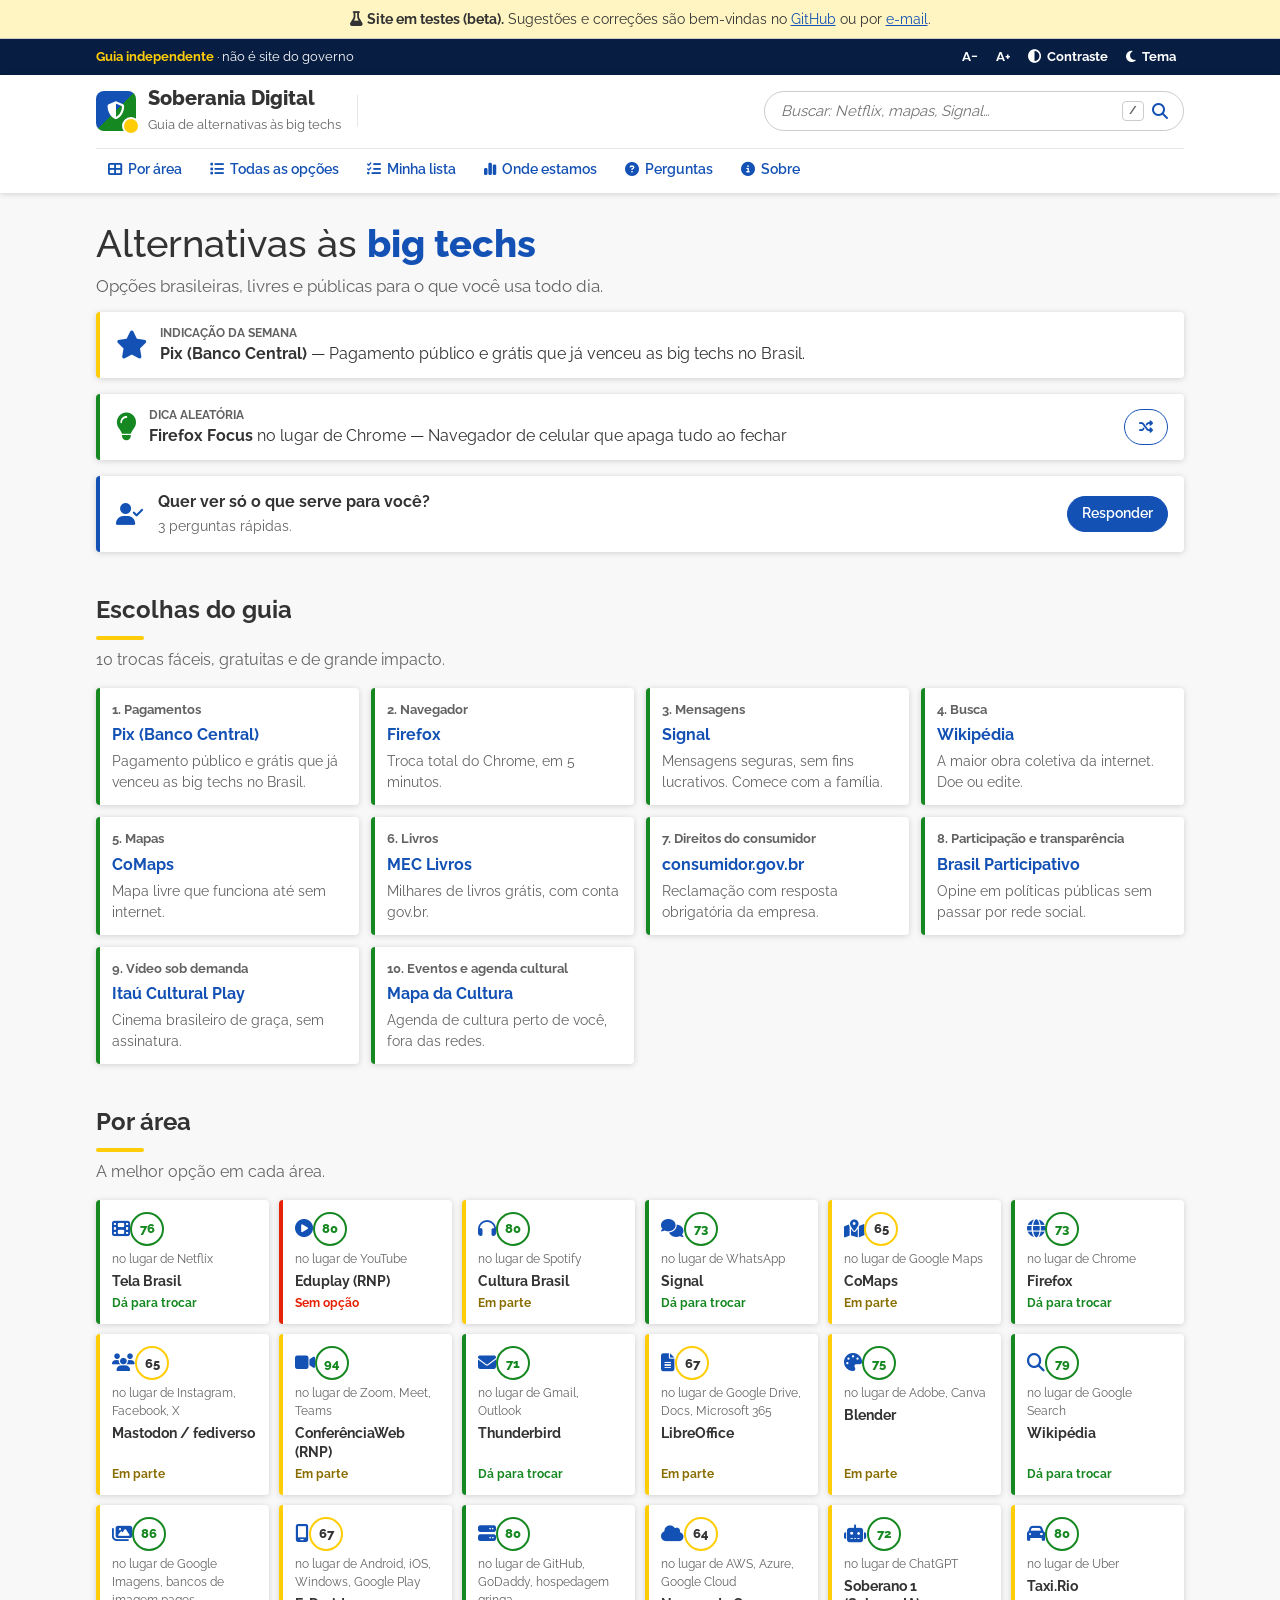
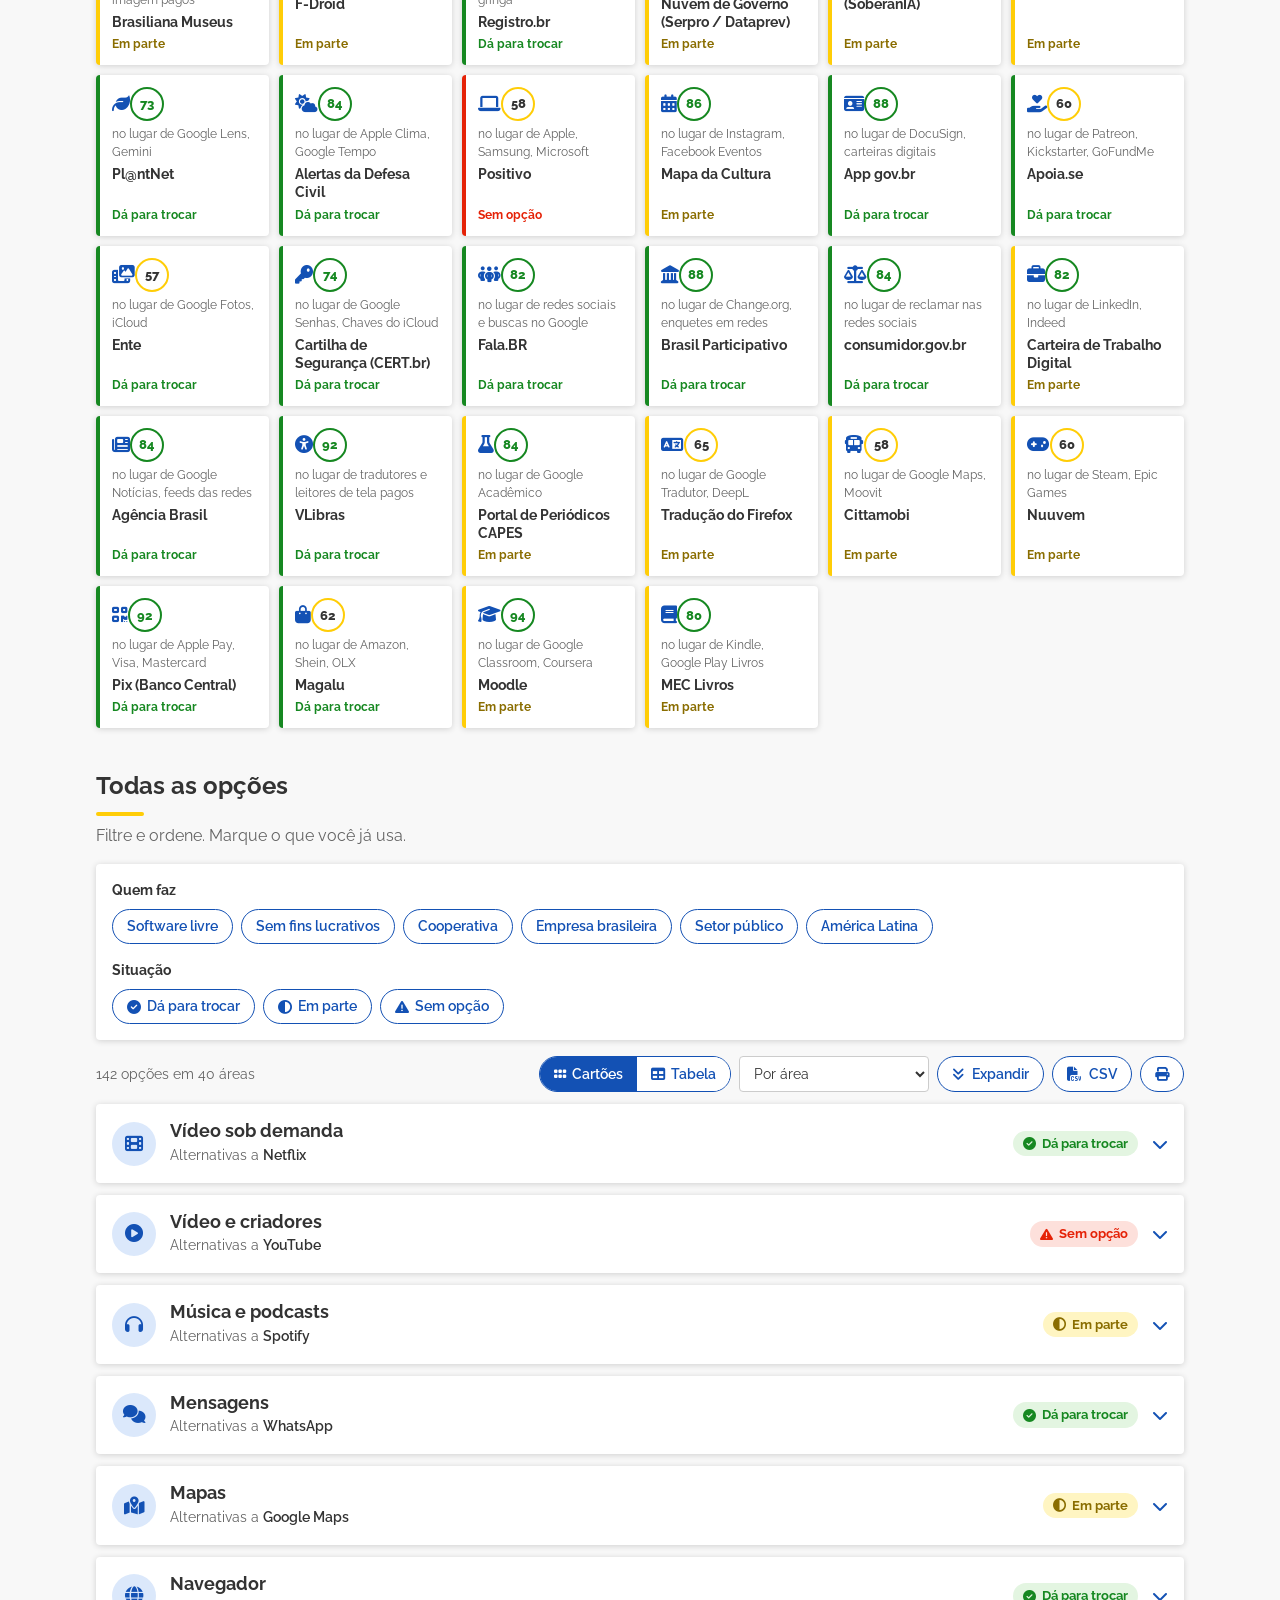
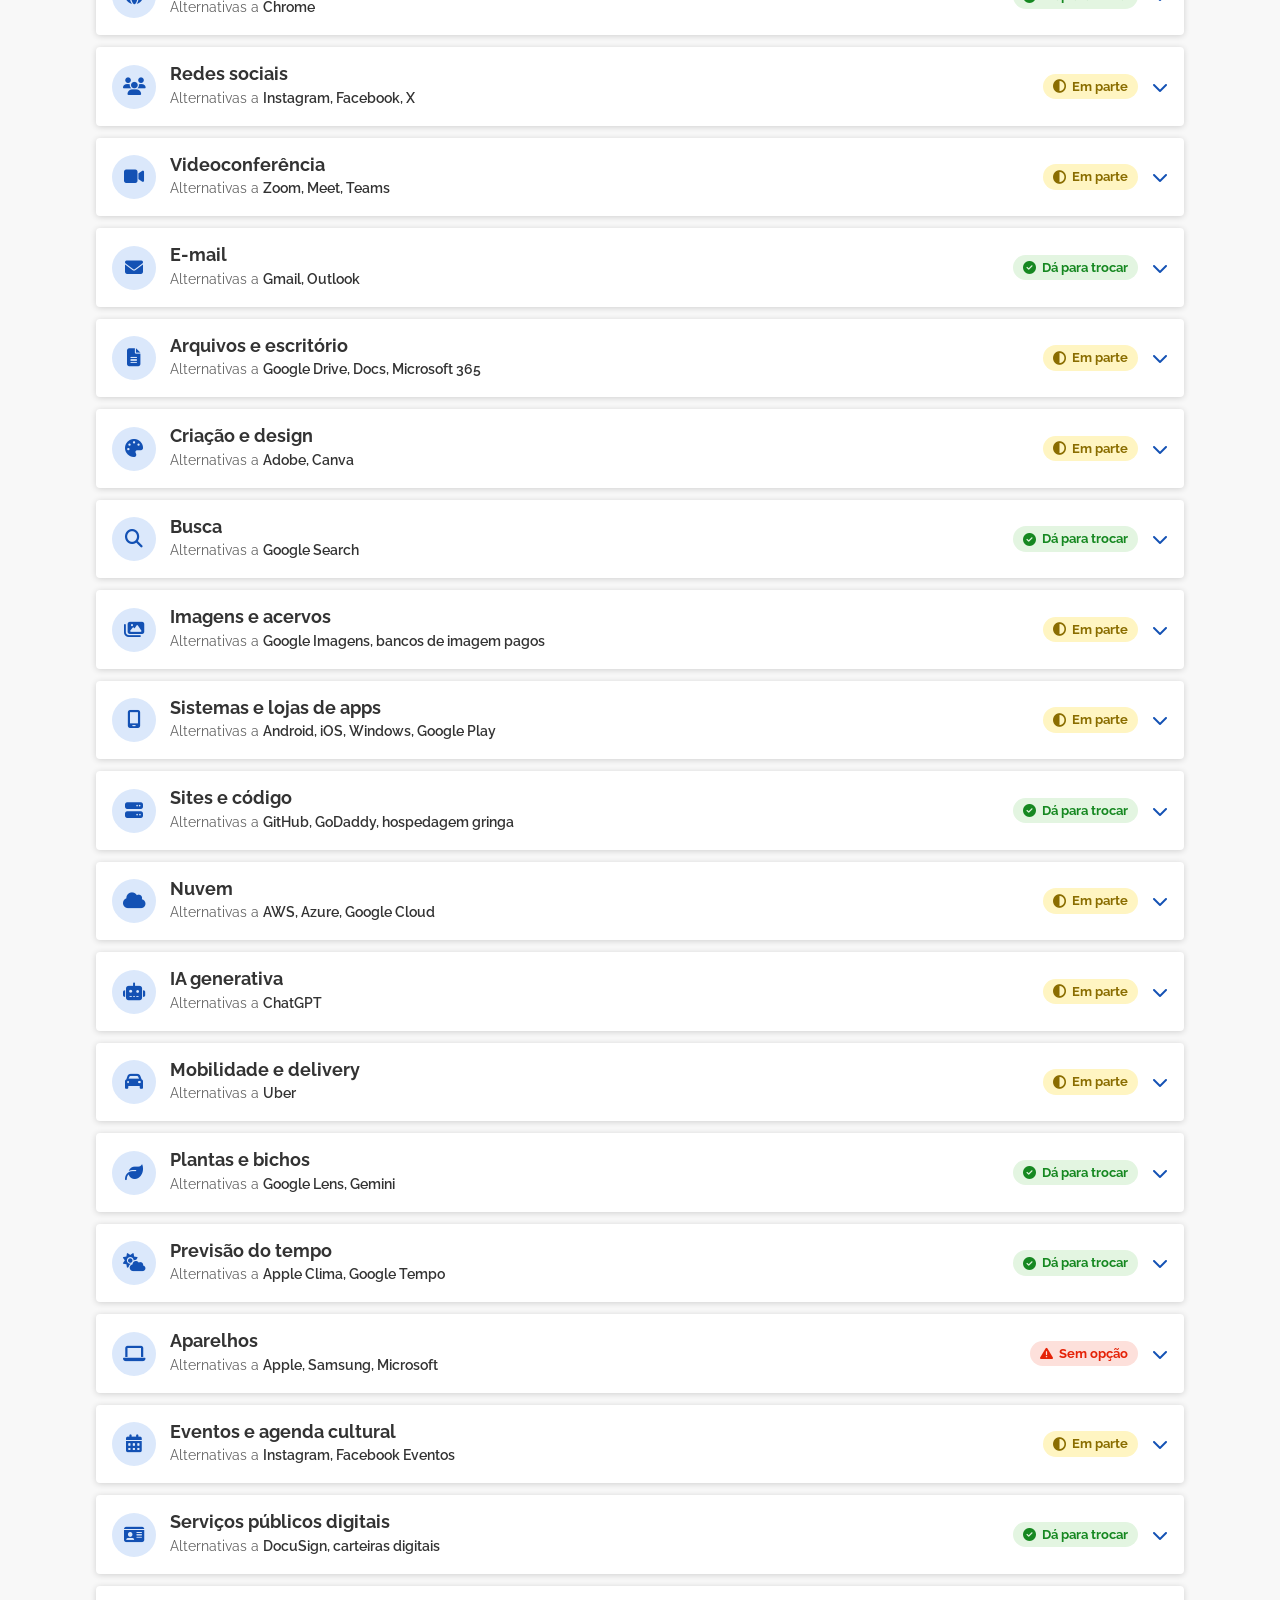
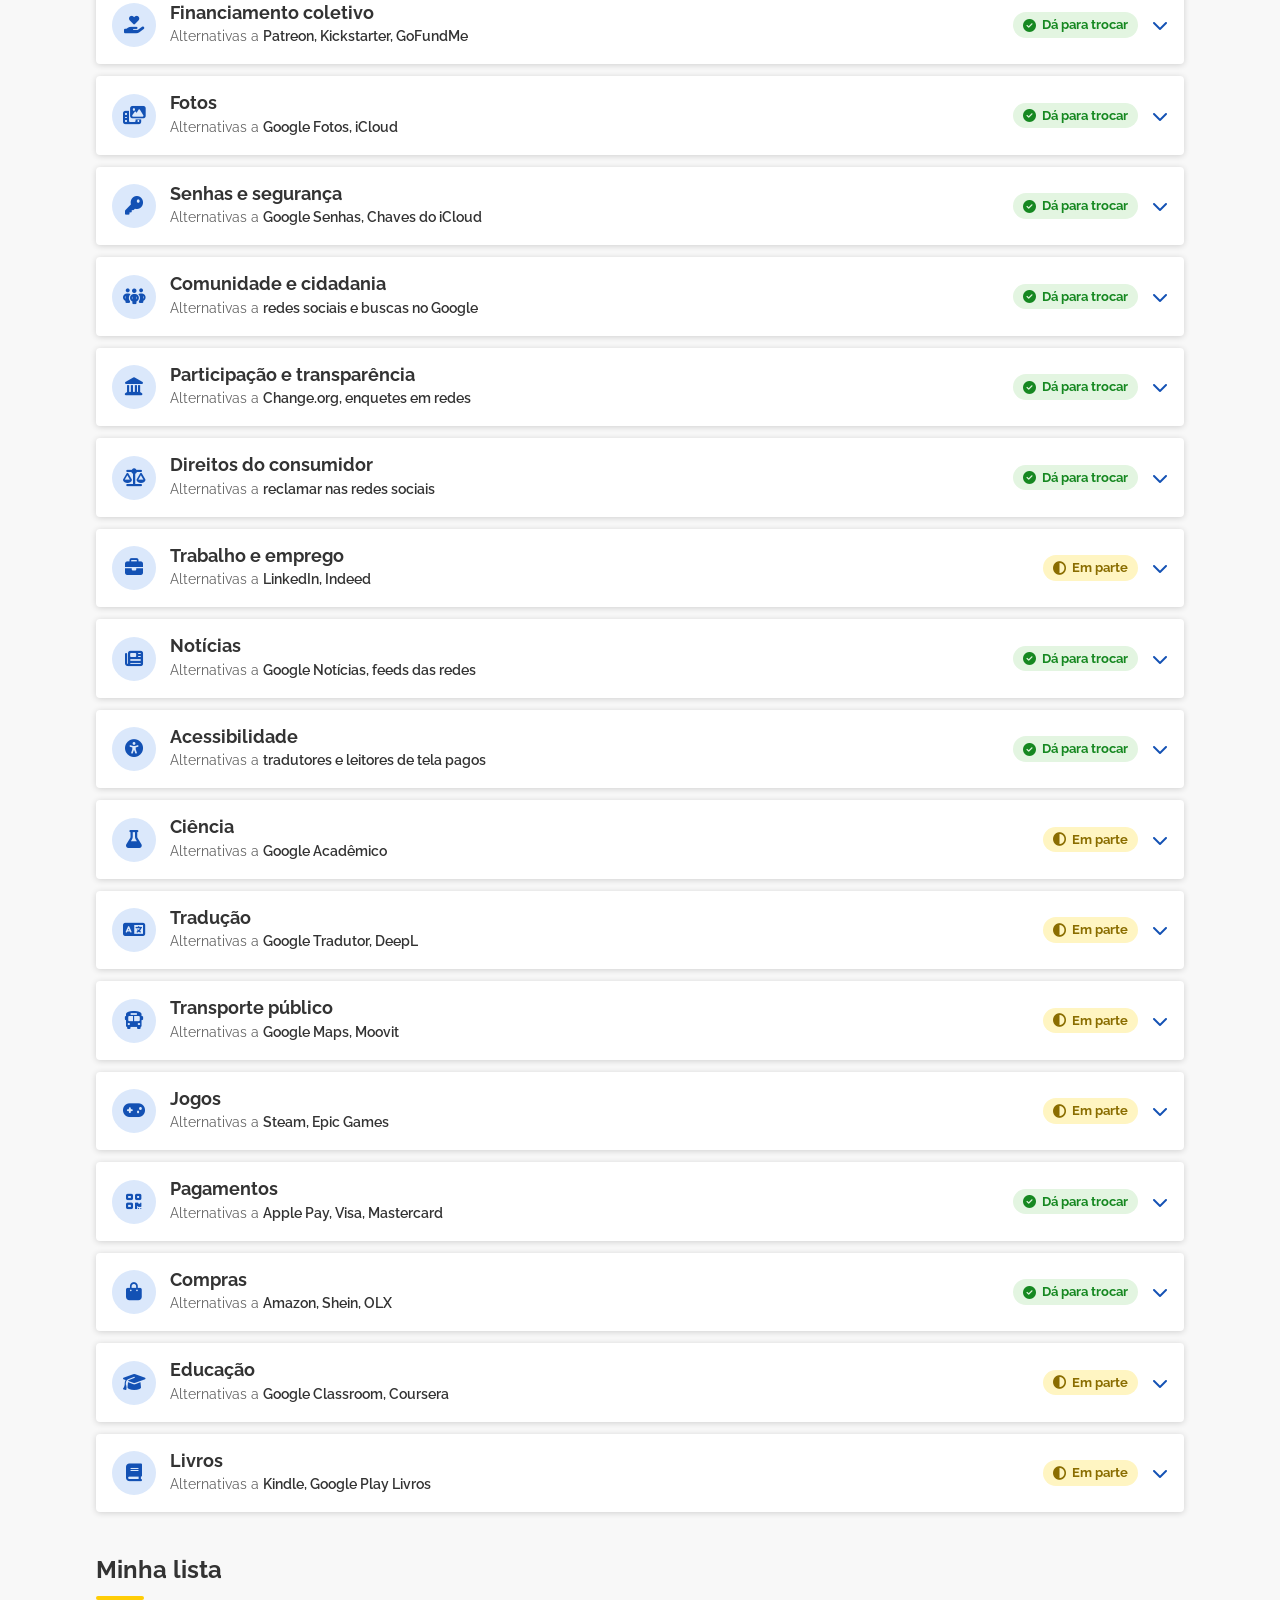
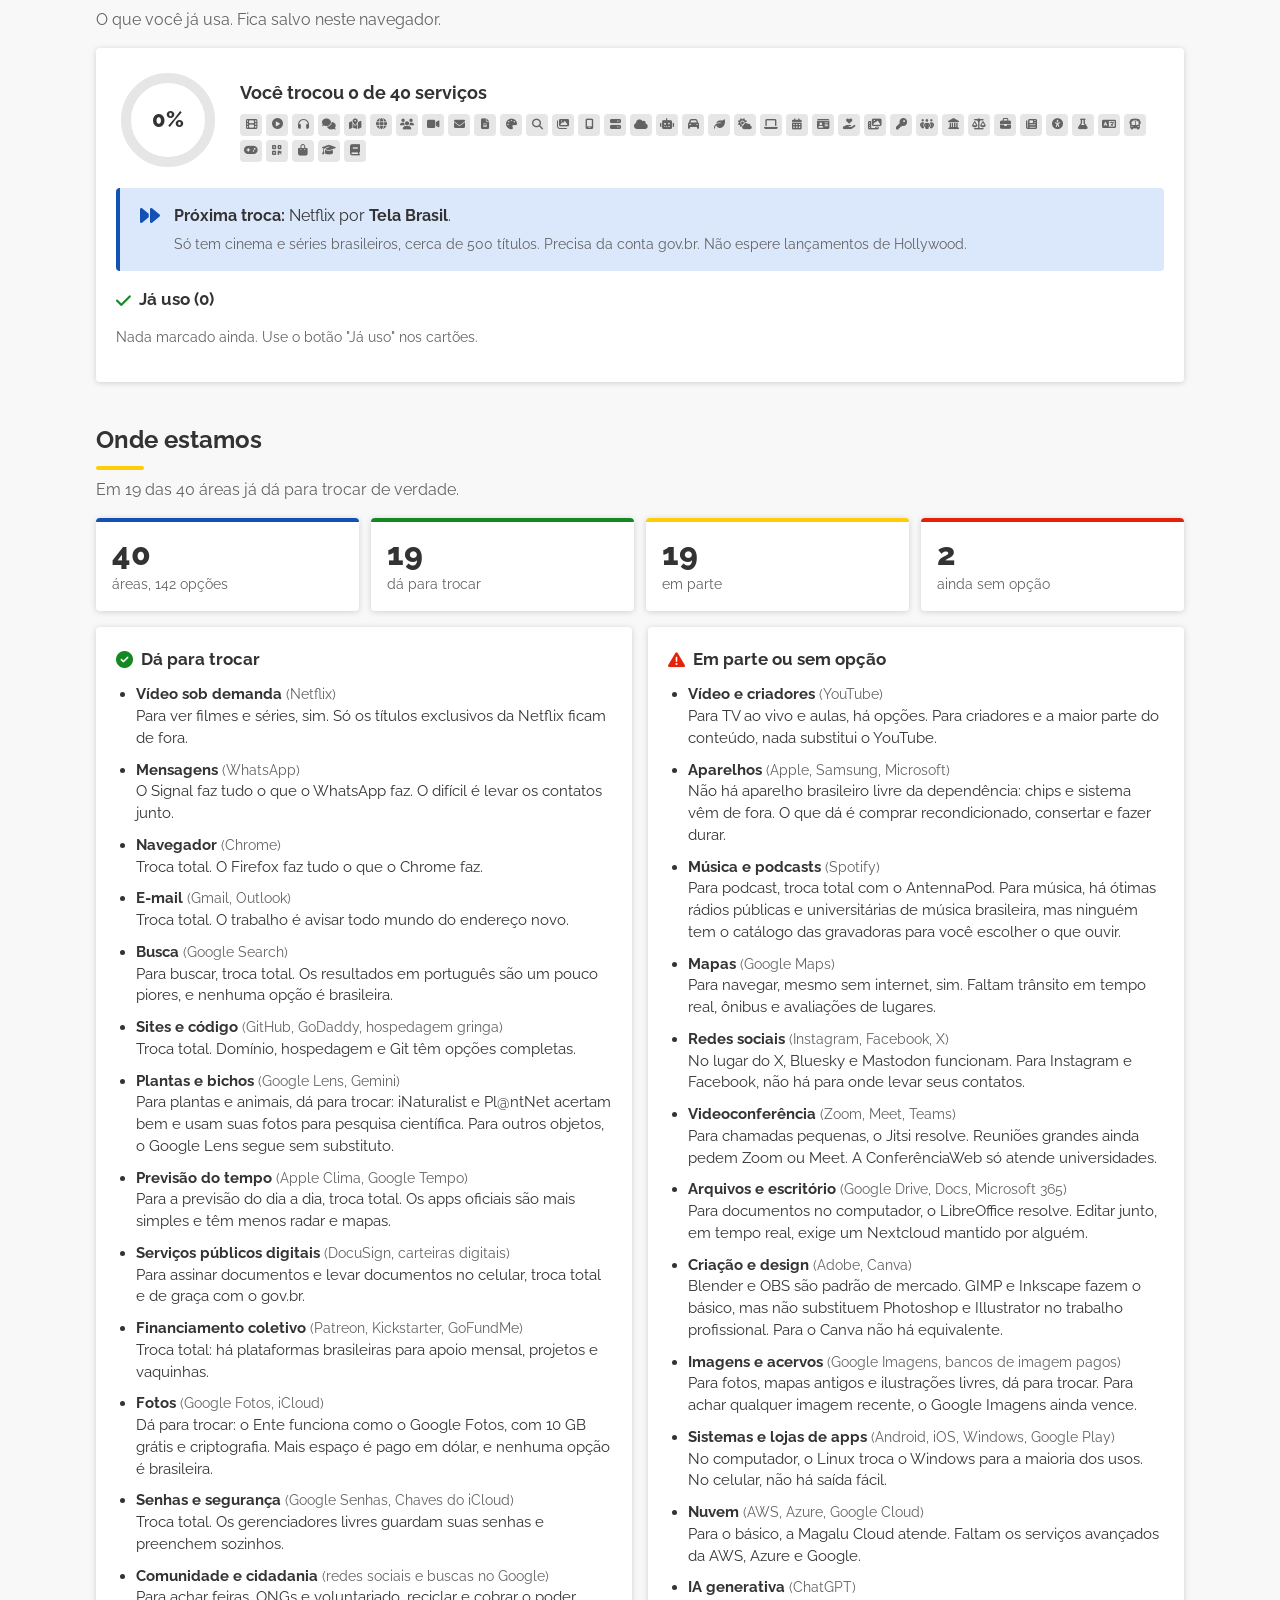
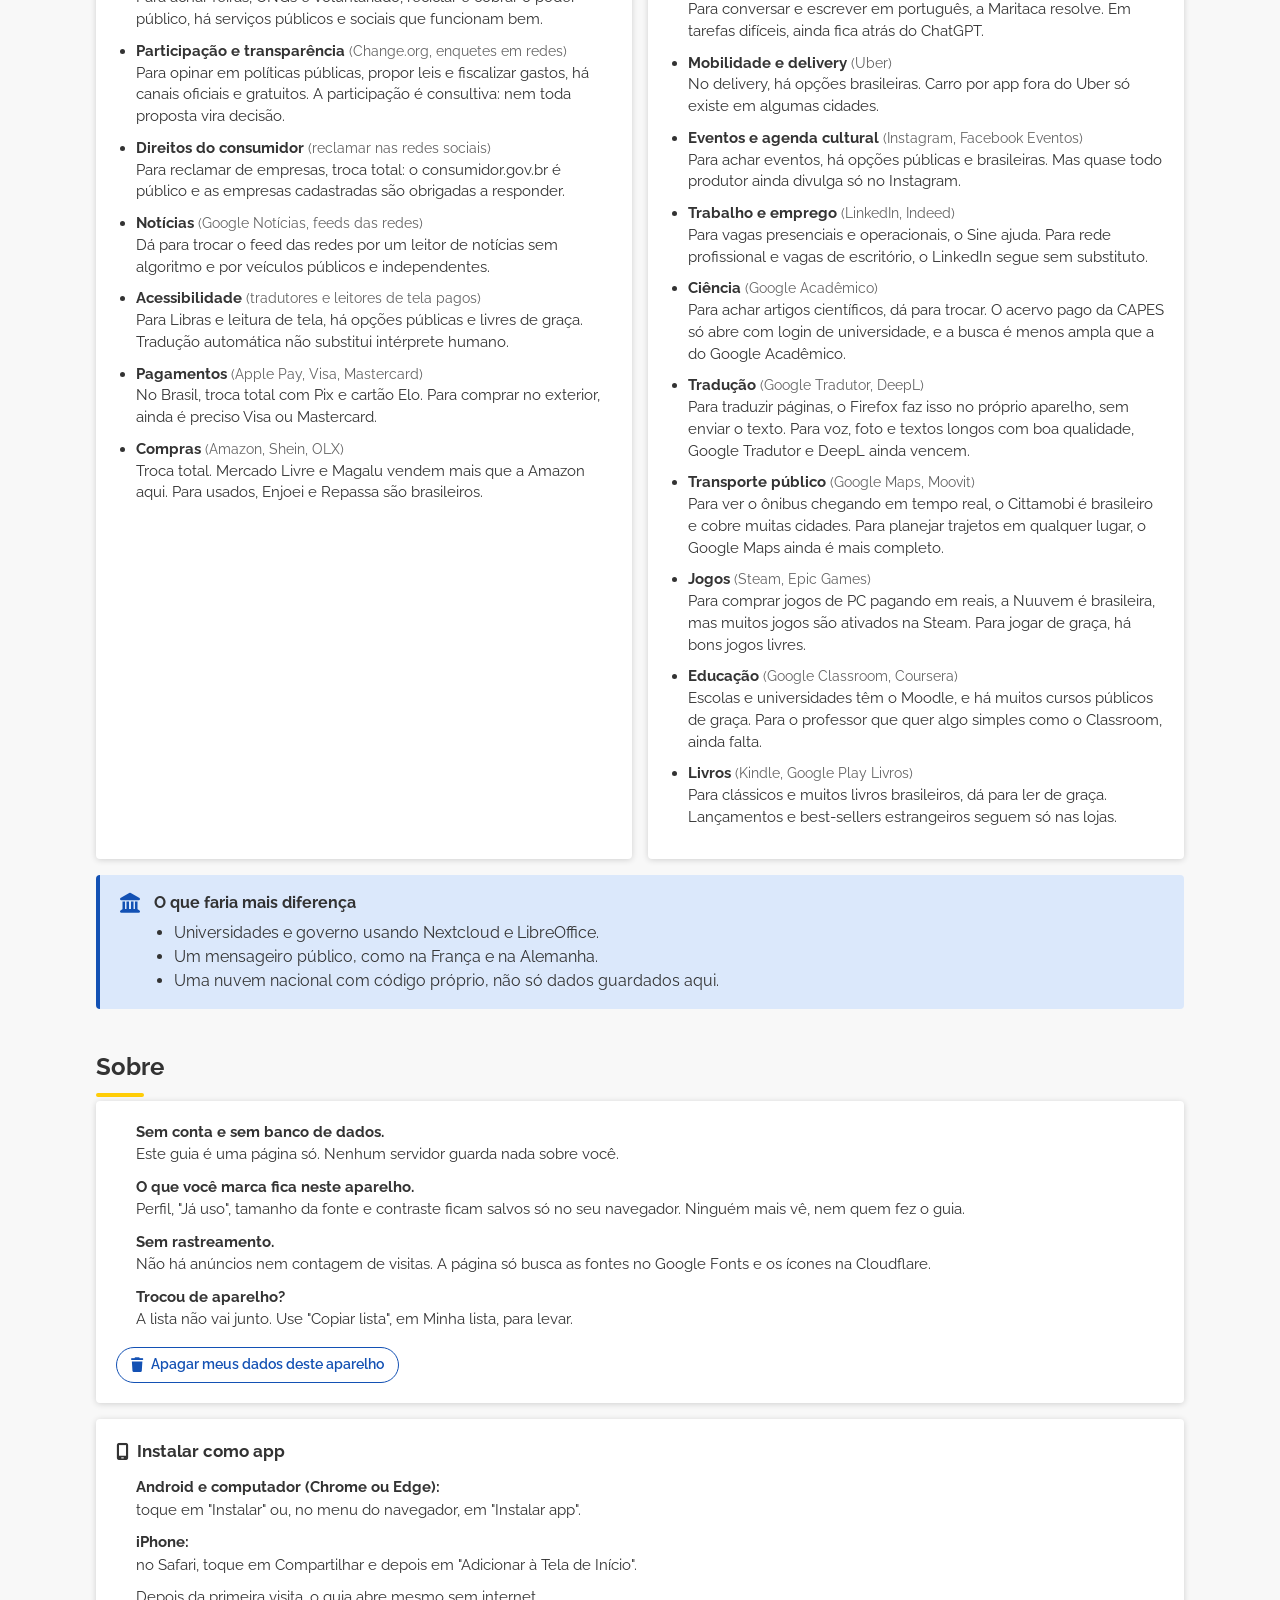
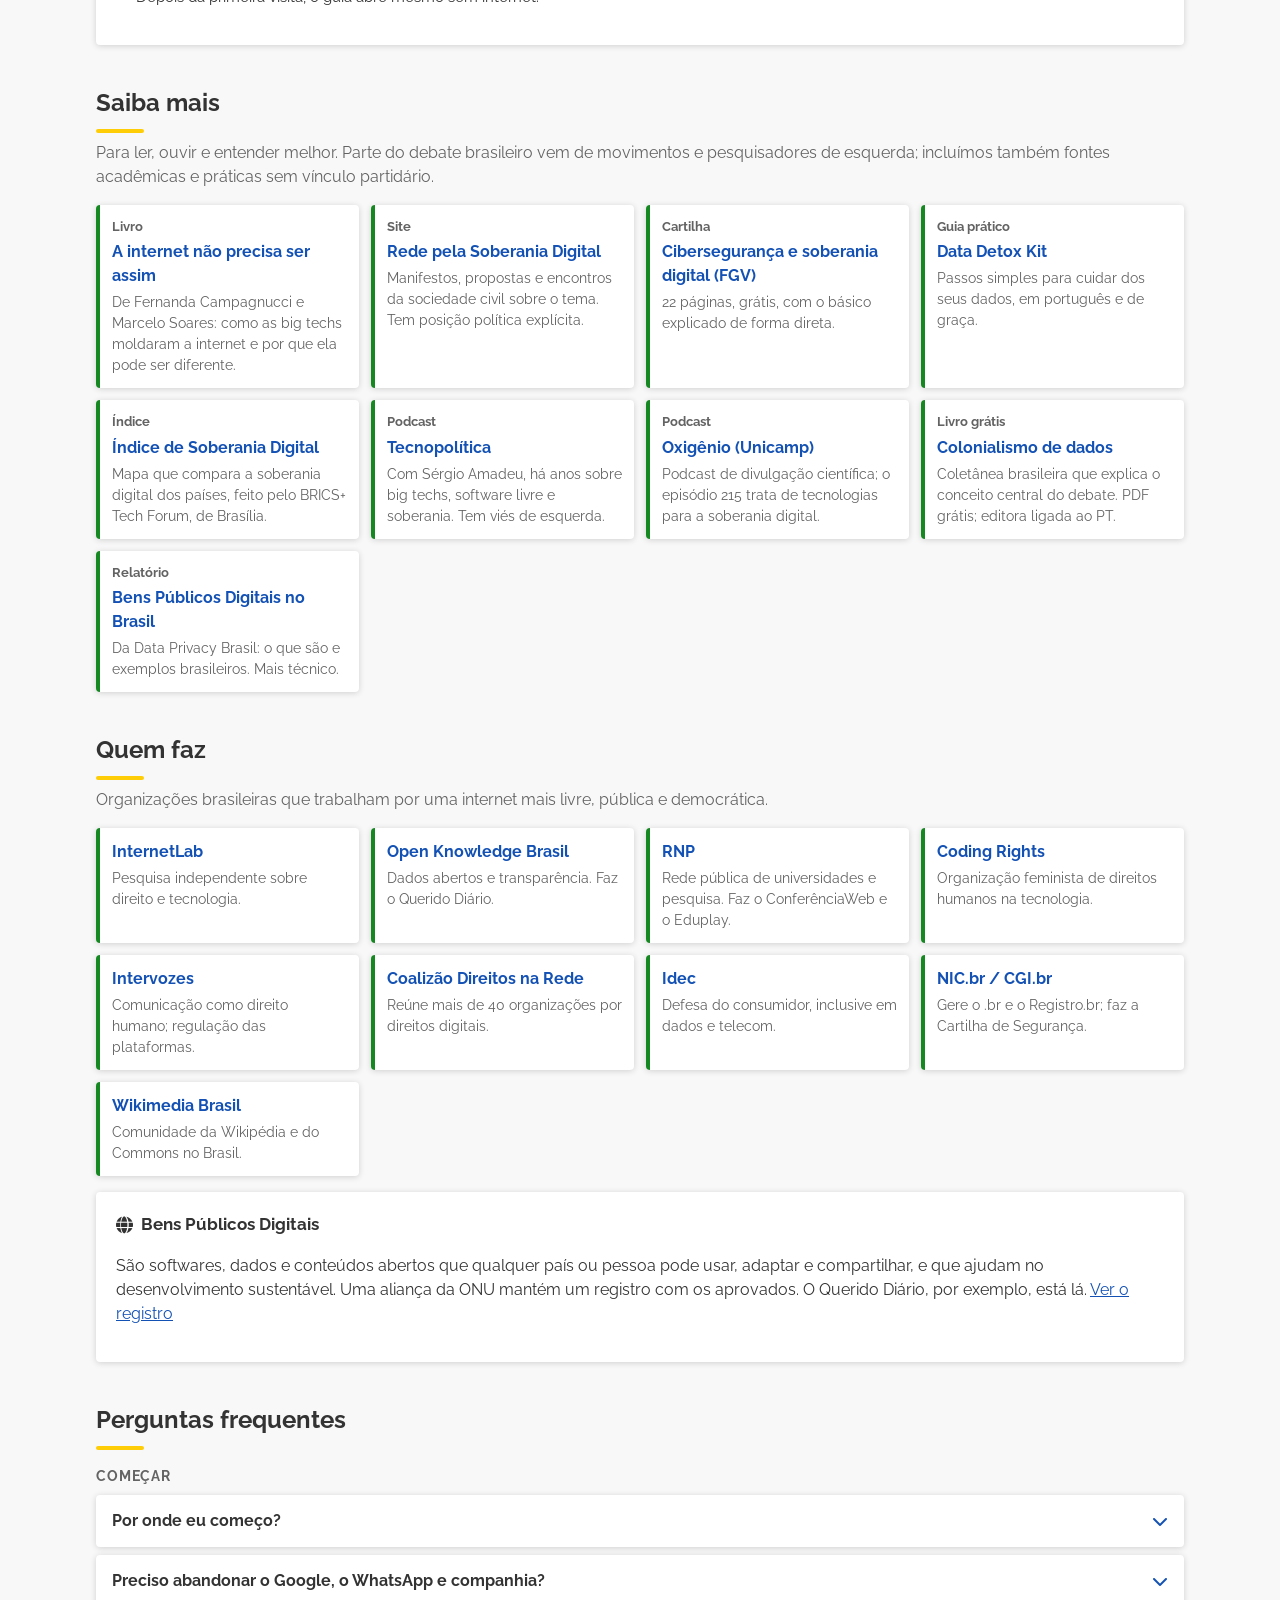
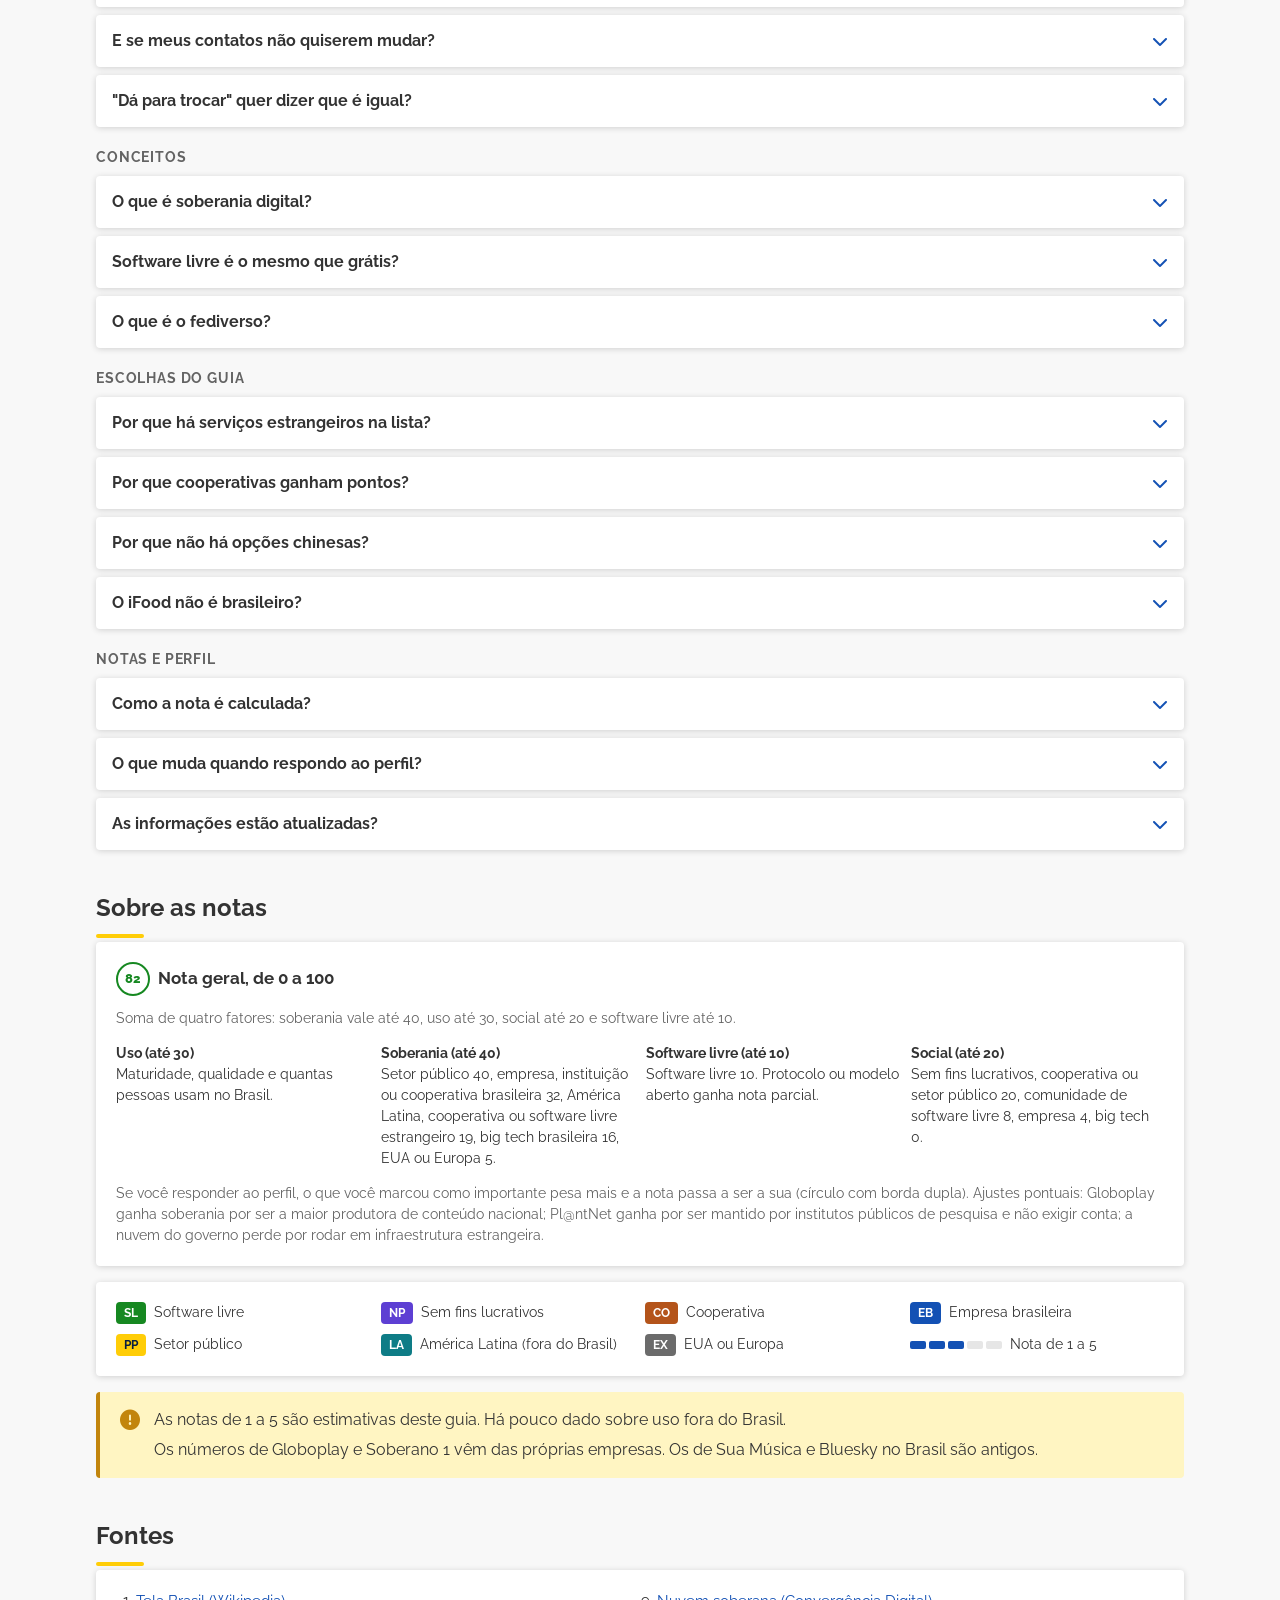
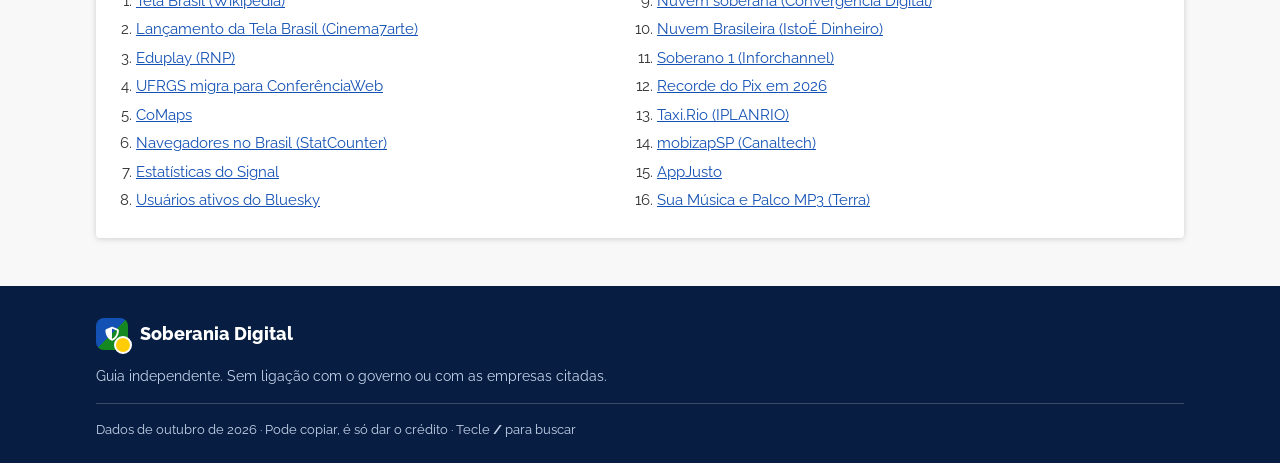
==== index.html @ e669c0ab "Reorganizando repositório + banner" ====
<!doctype html>
<html lang="pt-BR">
<head>
<meta charset="utf-8">
<meta name="viewport" content="width=device-width, initial-scale=1">
<title>Soberania Digital</title>
<meta name="description" content="Guia de alternativas nacionais, livres e públicas aos serviços das big techs.">
<meta name="theme-color" content="#071D41">
<link rel="manifest" href="manifest.webmanifest">
<link rel="icon" type="image/png" href="icon-192.png">
<link rel="apple-touch-icon" href="icon-192.png">
<link rel="stylesheet" href="fonts/raleway.css">
<link rel="stylesheet" href="fa/css/all.min.css">
<style>
:root{
  --primary:#1351B4; --primary-dark:#0C326F; --primary-darker:#071D41; --primary-light:#DBE8FB; --on-primary:#fff;
  --yellow:#FFCD07; --green:#168821; --green-light:#E3F5E1; --red:#E52207; --red-light:#FDE0DB;
  --warn-bg:#FFF5C2; --warn-text:#8A6D00; --violet:#5D3FD3;
  --bg:#F8F8F8; --surface:#FFFFFF; --text:#333333; --muted:#636363; --border:#CCCCCC; --line:#E6E6E6;
  --shadow:0 1px 6px rgba(0,0,0,.16);
}
@media (prefers-color-scheme: dark){
  :root:not([data-theme="light"]){
    --primary:#5992ED; --primary-dark:#C5D4EB; --primary-darker:#071D41; --primary-light:#1B2A47; --on-primary:#fff;
    --green:#36A191; --green-light:#16302A; --red:#FF8D7B; --red-light:#3A1F1A; --warn-bg:#3A3210; --warn-text:#FFCD07; --violet:#A99BF0;
    --bg:#0F1724; --surface:#17223A; --text:#E8EDF5; --muted:#A9B4C7; --border:#3A4A66; --line:#26344F;
    --shadow:0 1px 6px rgba(0,0,0,.5);
  }
}
:root[data-theme="dark"]{
  --primary:#5992ED; --primary-dark:#C5D4EB; --primary-darker:#071D41; --primary-light:#1B2A47; --on-primary:#fff;
  --green:#36A191; --green-light:#16302A; --red:#FF8D7B; --red-light:#3A1F1A; --warn-bg:#3A3210; --warn-text:#FFCD07; --violet:#A99BF0;
  --bg:#0F1724; --surface:#17223A; --text:#E8EDF5; --muted:#A9B4C7; --border:#3A4A66; --line:#26344F;
  --shadow:0 1px 6px rgba(0,0,0,.5);
}
/* Alto contraste (padrão gov.br) */
:root[data-contrast="1"]{
  --primary:#FFE14D; --primary-dark:#FFE14D; --primary-darker:#000; --primary-light:#222; --on-primary:#000;
  --green:#5CFF9D; --green-light:#0A2A17; --red:#FF8080; --red-light:#2A0A0A; --warn-bg:#2A2400; --warn-text:#FFE14D; --violet:#C9B8FF;
  --bg:#000; --surface:#000; --text:#fff; --muted:#ddd; --border:#fff; --line:#777; --shadow:0 0 0 1px #fff;
}
[data-contrast="1"] .tag,[data-contrast="1"] .status,[data-contrast="1"] .fit,[data-contrast="1"] .flag,[data-contrast="1"] .nbadge{background:#000!important;color:#fff!important;border:1px solid #fff}
[data-contrast="1"] a{color:#FFE14D}
[data-contrast="1"] .mark{background:#000;border:2px solid #fff}
[data-contrast="1"] .topbar,[data-contrast="1"] footer,[data-contrast="1"] .tray,[data-contrast="1"] .dlg-head{border-bottom:1px solid #fff}

*{box-sizing:border-box}
[hidden]{display:none!important}
html{scroll-behavior:smooth}
body{margin:0;background:var(--bg);color:var(--text);font-family:Raleway,"Rawline",system-ui,sans-serif;font-size:16px;line-height:1.5;zoom:var(--zoom,1)}
a{color:var(--primary)}
.wrap{max-width:1120px;margin:0 auto;padding:0 16px}
.sr{position:absolute;left:-9999px}
:focus-visible{outline:4px dashed #C2850C;outline-offset:2px}

/* Barra superior */
.topbar{background:var(--primary-darker);color:#fff;font-size:13px}
.topbar .wrap{display:flex;justify-content:space-between;align-items:center;gap:12px;min-height:36px}
.topbar b{color:var(--yellow);font-weight:700}
.a11y{display:flex;gap:2px;align-items:center;flex:none}
.tb{background:none;border:0;color:#fff;cursor:pointer;font:inherit;font-size:13px;font-weight:700;padding:6px 8px;border-radius:4px;display:inline-flex;gap:6px;align-items:center}
.tb:hover{background:rgba(255,255,255,.12)}
.tb[aria-pressed="true"]{background:var(--yellow);color:#071D41}

/* Header */
header.main{background:var(--surface);box-shadow:var(--shadow);position:sticky;top:0;z-index:10}
.hdr{display:flex;align-items:center;gap:16px;padding:12px 0;flex-wrap:wrap}
.brand{display:flex;align-items:center;gap:12px;text-decoration:none;color:var(--text);min-width:0}
.mark{width:40px;height:40px;border-radius:8px;flex:none;display:grid;place-items:center;color:#fff;
  background:linear-gradient(135deg,#1351B4 0 50%,#168821 50% 100%);position:relative;font-size:18px}
.mark::after{content:"";position:absolute;right:-4px;bottom:-4px;width:14px;height:14px;border-radius:50%;background:#FFCD07;border:2px solid var(--surface)}
.brand-name{font-weight:800;font-size:20px;line-height:1.1}
.brand-sub{font-size:13px;color:var(--muted)}
.divider{width:1px;height:32px;background:var(--line)}
.search{flex:1 1 260px;position:relative;margin-left:auto;max-width:420px}
.search input{width:100%;height:40px;border:1px solid var(--border);border-radius:20px;padding:0 70px 0 16px;
  font:inherit;font-size:15px;background:var(--surface);color:var(--text);font-style:italic}
.search input:not(:placeholder-shown){font-style:normal}
.search input:focus{outline:4px dashed #C2850C;outline-offset:2px;border-color:var(--primary)}
.search i{position:absolute;right:16px;top:50%;transform:translateY(-50%);color:var(--primary)}
.kbd{position:absolute;right:40px;top:50%;transform:translateY(-50%);font-size:11px;font-weight:700;color:var(--muted);border:1px solid var(--border);border-radius:4px;padding:0 6px;line-height:18px}
.mainnav{display:flex;gap:4px;overflow-x:auto;scrollbar-width:none;border-top:1px solid var(--line)}
.mainnav::-webkit-scrollbar{display:none}
.mainnav a{white-space:nowrap;text-decoration:none;color:var(--primary);font-weight:600;font-size:14px;padding:10px 12px;border-bottom:3px solid transparent;display:inline-flex;gap:6px;align-items:center}
.mainnav a:hover{background:var(--primary-light);border-bottom-color:var(--primary)}
.nbadge{background:var(--green);color:#fff;border-radius:100em;font-size:11px;padding:1px 7px;font-weight:700}
.nbadge:empty{display:none}

/* Breadcrumb */
.crumb{font-size:14px;color:var(--muted);padding:16px 0 0;display:flex;gap:8px;align-items:center;flex-wrap:wrap}
.crumb a{text-decoration:none}

/* Hero */
.hero{padding:20px 0 12px}
.hero h1{font-size:clamp(26px,5vw,38px);font-weight:500;margin:8px 0 8px;line-height:1.2}
.hero h1 strong{font-weight:800;color:var(--primary)}
.lead{font-size:17px;color:var(--muted);max-width:760px;margin:0}
.ctas{display:flex;gap:8px;flex-wrap:wrap;margin-top:16px}
.stats{display:grid;grid-template-columns:repeat(auto-fit,minmax(150px,1fr));gap:12px;margin:24px 0 8px}
.stat{background:var(--surface);border-radius:4px;box-shadow:var(--shadow);padding:16px;border:0;border-top:4px solid var(--primary);text-align:left;font:inherit;color:var(--text)}
button.stat{cursor:pointer}
button.stat:hover{background:var(--primary-light)}
.stat.ok{border-top-color:var(--green)} .stat.warn{border-top-color:var(--yellow)} .stat.bad{border-top-color:var(--red)}
.stat .n{font-size:32px;font-weight:800;line-height:1}
.stat .l{font-size:14px;color:var(--muted);margin-top:4px}
.quick{margin:20px 0 4px}
.quick h2{font-size:14px;text-transform:uppercase;letter-spacing:.06em;color:var(--muted);margin:0 0 8px;font-weight:700}

/* Chips e botões */
.chips{display:flex;flex-wrap:wrap;gap:8px}
.chip{display:inline-flex;align-items:center;gap:6px;border:1px solid var(--primary);color:var(--primary);background:var(--surface);
  border-radius:100em;padding:6px 14px;font:inherit;font-size:14px;font-weight:600;cursor:pointer}
.chip:hover{background:var(--primary-light)}
.chip[aria-pressed="true"]{background:var(--primary);color:var(--on-primary)}
.btn{display:inline-flex;align-items:center;gap:8px;height:40px;padding:0 20px;border-radius:100em;font:inherit;font-weight:600;font-size:15px;cursor:pointer;
  border:1px solid var(--primary);background:var(--surface);color:var(--primary);text-decoration:none;white-space:nowrap}
.btn:hover{background:var(--primary-light)}
.btn.primary{background:var(--primary);color:var(--on-primary)}
.btn.primary:hover{filter:brightness(1.1)}
.btn.sm{height:36px;padding:0 14px;font-size:14px}
.btn:disabled{opacity:.5;cursor:not-allowed}
.linkbtn{background:none;border:0;color:var(--primary);font:inherit;font-size:13px;font-weight:600;cursor:pointer;display:inline-flex;gap:6px;align-items:center;padding:4px}
.linkbtn:hover{text-decoration:underline}

/* Seções */
.section{margin:40px 0;scroll-margin-top:130px}
.section h2{font-size:24px;font-weight:700;margin:0 0 4px}
.section h2::after{content:"";display:block;width:48px;height:4px;background:var(--yellow);margin-top:8px;border-radius:2px}
.section .sub{color:var(--muted);margin:8px 0 16px}
.cols{display:grid;grid-template-columns:repeat(auto-fit,minmax(280px,1fr));gap:16px}
.card{background:var(--surface);box-shadow:var(--shadow);border-radius:4px;padding:20px}
.card h3{margin:0 0 12px;font-size:17px;display:flex;align-items:center;gap:8px}
.card ul,.card ol{margin:0;padding-left:20px}
.card li{margin-bottom:6px;font-size:15px}
.card.ok h3 i{color:var(--green)} .card.bad h3 i{color:var(--red)}
.msg{display:flex;gap:14px;padding:16px 20px;border-radius:4px;margin-top:16px;background:var(--primary-light);border-left:4px solid var(--primary)}
.msg.warn{background:var(--warn-bg);border-color:#C2850C}
.msg i{font-size:20px;color:var(--primary);margin-top:2px}
.msg.warn i{color:#C2850C}
.msg p{margin:0 0 6px} .msg p:last-child{margin:0}
.msg ul{margin:6px 0 0;padding-left:20px}
.muted{color:var(--muted);font-size:14px}

/* Quiz opcional */
.optin{margin:4px 0 0;scroll-margin-top:130px}
.optin-card{display:flex;align-items:center;gap:14px;padding:14px 16px;border-left:4px solid var(--primary);flex-wrap:wrap}
.optin-card .big{font-size:22px;color:var(--primary)}
.optin-card>div{flex:1;min-width:160px}
.optin-card b{display:block}
.optin-card span{color:var(--muted);font-size:14px}
#perfil .res{margin-top:0}
#panorama{margin-top:28px}
/* Quiz */
.quiz-q{border:0;margin:0 0 20px;padding:0;min-width:0}
.quiz-q legend{font-weight:700;font-size:16px;margin-bottom:10px;padding:0;display:flex;gap:10px;align-items:center}
.quiz-q legend{flex-wrap:wrap}
.hint{flex-basis:100%;margin:-6px 0 0 36px;font-size:13px;font-weight:400;color:var(--muted)}
.qn{display:inline-grid;place-items:center;width:26px;height:26px;border-radius:50%;background:var(--primary);color:var(--on-primary);font-size:13px;flex:none}
.opts{display:grid;grid-template-columns:repeat(auto-fill,minmax(170px,1fr));gap:8px}
.opt{position:relative;display:flex;flex-direction:column;gap:2px;border:1px solid var(--border);border-radius:4px;padding:10px 12px 10px 38px;
  cursor:pointer;background:var(--surface);font-size:15px;font-weight:600}
.opt small{font-weight:400;color:var(--muted);font-size:13px;line-height:1.35}
.opt input{position:absolute;left:12px;top:13px;accent-color:var(--primary);width:16px;height:16px;margin:0}
.opt:hover{border-color:var(--primary)}
.opt:has(input:checked){border-color:var(--primary);background:var(--primary-light);box-shadow:inset 0 0 0 1px var(--primary)}
.opt:has(input:focus-visible){outline:4px dashed #C2850C;outline-offset:2px}
.rates{display:flex;flex-direction:column;gap:8px}
.rate-row{display:flex;align-items:center;justify-content:space-between;gap:12px;border:1px solid var(--line);border-radius:4px;padding:8px 12px;background:var(--surface)}
.rate-lbl{min-width:0}
.rate-lbl b{display:block;font-size:15px}
.rate-lbl small{color:var(--muted);font-size:12px}
.rate{display:inline-flex;flex-direction:row-reverse;flex:none}
.rate input{position:absolute;opacity:0;width:1px;height:1px}
.rate label{font-size:24px;line-height:1;color:var(--line);cursor:pointer;padding:0 2px;transition:color .1s}
.rate input:checked ~ label,.rate label:hover,.rate label:hover ~ label{color:#E52207}
.rate input:focus-visible + label{outline:3px dashed #C2850C;outline-offset:2px}
.pesos{display:flex;flex-wrap:wrap;gap:4px 14px;margin-top:6px;font-size:13px;color:var(--muted)}
.hearts{font-style:normal;color:#E52207;letter-spacing:1px}
.hearts .off{color:var(--line)}
.score.mine{border-style:double;border-width:4px}
.quiz-actions{display:flex;align-items:center;gap:12px;flex-wrap:wrap}
.quiz-err{color:var(--red);font-size:14px;font-weight:600}
.res{margin-top:16px;border-top:4px solid var(--green)}
.res-head{display:flex;justify-content:space-between;gap:12px;align-items:flex-start;flex-wrap:wrap;margin-bottom:14px}
.kicker{font-size:12px;text-transform:uppercase;letter-spacing:.06em;color:var(--muted);font-weight:700}
.res h3{margin:2px 0 0;font-size:18px}
.picks{list-style:none;margin:0 0 14px;padding:0;display:grid;grid-template-columns:repeat(auto-fill,minmax(260px,1fr));gap:8px}
.card .picks li{margin:0}
.pick{all:unset;box-sizing:border-box;width:100%;display:flex;gap:10px;align-items:flex-start;padding:10px;border:1px solid var(--line);border-radius:4px;cursor:pointer}
.pick:hover{border-color:var(--primary);background:var(--primary-light)}
.pick:focus-visible{outline:4px dashed #C2850C;outline-offset:2px}
.pick .seg-icon{width:34px;height:34px;font-size:14px}
.pk-seg{display:block;font-size:12px;color:var(--muted)}
.pk-name{display:block;font-weight:700}
.pk-why{display:block;font-size:13px;color:var(--muted);line-height:1.35}
.res-foot{display:flex;gap:8px;flex-wrap:wrap;align-items:center}
.res-note{font-size:14px;color:var(--muted);margin:0 0 12px}

/* Panorama */
.tiles{display:grid;grid-template-columns:repeat(auto-fill,minmax(160px,1fr));gap:10px}
.semana{display:flex;gap:12px;align-items:center;margin:0 0 16px;border-left:4px solid #FFCD07;padding:12px 16px;cursor:pointer}
.semana .big{color:var(--primary);font-size:28px}.semana small{display:block;color:var(--muted);font-weight:700;text-transform:uppercase;font-size:12px}
.dica{border-left-color:#168821}.dica .big{color:#168821}.dica .btn{margin-left:auto;flex:none}
.picks{display:grid;grid-template-columns:repeat(auto-fill,minmax(230px,1fr));gap:12px}
.pick{display:flex;flex-direction:column;gap:4px;text-align:left;background:var(--surface);color:var(--text);border:0;border-left:4px solid #168821;box-shadow:var(--shadow);border-radius:4px;padding:12px;cursor:pointer;font:inherit;text-decoration:none}
.pick b{color:var(--primary)}.pick span{color:var(--muted);font-size:14px}.pick em{font-style:normal;font-weight:700;font-size:13px;color:var(--muted)}
.tile{text-align:left;background:var(--surface);border:0;border-left:4px solid var(--primary);box-shadow:var(--shadow);border-radius:4px;padding:12px;cursor:pointer;
  font:inherit;color:var(--text);display:flex;flex-direction:column;gap:4px;min-height:120px}
.tile.ok{border-left-color:var(--green)} .tile.warn{border-left-color:var(--yellow)} .tile.bad{border-left-color:var(--red)}
.tile:hover{background:var(--primary-light)}
.tile-top{display:flex;justify-content:space-between;align-items:center;color:var(--primary);font-size:18px}
.tile-top .score{margin-left:auto}
.tile-cov{color:var(--green)}
.tile-ref{font-size:12px;color:var(--muted)}
.tile-alt{font-weight:700;font-size:14px;line-height:1.3}
.tile-st{font-size:12px;font-weight:700;margin-top:auto}
.tile.ok .tile-st{color:var(--green)} .tile.warn .tile-st{color:var(--warn-text)} .tile.bad .tile-st{color:var(--red)}

/* Filtros e barra de ferramentas */
.filters{background:var(--surface);box-shadow:var(--shadow);border-radius:4px;padding:16px;margin:16px 0}
.filters-row{display:flex;flex-wrap:wrap;gap:16px;align-items:flex-start;justify-content:space-between}
.fgroup{display:flex;flex-direction:column;gap:8px}
.fgroup[hidden]{display:none}
.flabel{font-size:14px;font-weight:700}
.toolbar{display:flex;flex-wrap:wrap;gap:8px;align-items:center;justify-content:space-between;margin-bottom:12px}
.tools{display:flex;flex-wrap:wrap;gap:8px;align-items:center}
.result-count{font-size:14px;color:var(--muted);margin:0}
.segctl{display:inline-flex;border:1px solid var(--primary);border-radius:100em;overflow:hidden}
.segctl button{background:var(--surface);color:var(--primary);border:0;font:inherit;font-weight:600;font-size:14px;padding:0 14px;height:34px;cursor:pointer;display:inline-flex;gap:6px;align-items:center}
.segctl button[aria-pressed="true"]{background:var(--primary);color:var(--on-primary)}
.select{height:36px;border:1px solid var(--border);border-radius:4px;background:var(--surface);color:var(--text);font:inherit;font-size:14px;padding:0 10px}
.btn[hidden]{display:none}

/* Segmentos */
.seg{background:var(--surface);box-shadow:var(--shadow);border-radius:4px;margin-bottom:12px;overflow:hidden;scroll-margin-top:130px}
.seg-head{width:100%;display:flex;align-items:center;gap:14px;padding:16px;background:none;border:0;text-align:left;cursor:pointer;font:inherit;color:var(--text)}
.seg-head:hover{background:var(--primary-light)}
.seg-icon{width:44px;height:44px;border-radius:50%;display:grid;place-items:center;background:var(--primary-light);color:var(--primary);font-size:18px;flex:none}
.seg-title{flex:1;min-width:0}
.seg-title h3{margin:0;font-size:18px;font-weight:700;line-height:1.25}
.seg-title .ref{font-size:14px;color:var(--muted)}
.seg-title .ref b{color:var(--text);font-weight:600}
.cov{color:var(--green);font-size:18px;flex:none}
.chev{color:var(--primary);transition:transform .2s;flex:none}
.seg-head[aria-expanded="true"] .chev{transform:rotate(180deg)}
.seg-body{border-top:1px solid var(--line);padding:16px;background:var(--bg)}
.seg-body[hidden]{display:none}
.seg-foot{display:flex;justify-content:flex-end;margin-top:10px}
.status{display:inline-flex;align-items:center;gap:6px;font-size:13px;font-weight:700;padding:3px 10px;border-radius:100em;white-space:nowrap;flex:none}
.status.ok{background:var(--green-light);color:var(--green)}
.status.warn{background:var(--warn-bg);color:var(--warn-text)}
.status.bad{background:var(--red-light);color:var(--red)}
.verdict{margin:0 0 12px;font-size:15px;line-height:1.45;padding:10px 14px;border-radius:4px;background:var(--surface);border-left:4px solid var(--border)}
.verdict.ok{border-left-color:var(--green)} .verdict.warn{border-left-color:var(--yellow)} .verdict.bad{border-left-color:var(--red)}
.verdict b{color:var(--text)}
.note{display:flex;gap:10px;align-items:flex-start;background:var(--surface);border-left:4px solid var(--primary);padding:10px 14px;font-size:14px;margin-bottom:14px;border-radius:0 4px 4px 0}
.note i{color:var(--primary);margin-top:3px}

/* Cartões de alternativas */
.alts{display:grid;grid-template-columns:repeat(auto-fill,minmax(300px,1fr));gap:12px}
.alt{background:var(--surface);border:1px solid var(--line);border-radius:4px;padding:14px;display:flex;flex-direction:column;gap:10px}
.alt.dim{opacity:.5}
.alt.dim:hover,.alt.dim:focus-within{opacity:1}
.alt-head{display:flex;justify-content:space-between;gap:8px;align-items:flex-start}
.alt-side{display:flex;gap:6px;align-items:center;flex:none}
.score{flex:none;display:inline-grid;place-items:center;width:44px;height:44px;border-radius:50%;font-weight:800;font-size:16px;border:3px solid var(--border);color:var(--muted);background:var(--surface)}
.score.hi{border-color:var(--green);color:var(--green)} .score.mid{border-color:var(--yellow);color:var(--text)}
.score.sm{width:34px;height:34px;font-size:13px;border-width:2px}
.factors{display:grid;grid-template-columns:1fr 1fr;gap:6px 14px;font-size:12px;color:var(--muted)}
.factor span{display:flex;justify-content:space-between;margin-bottom:3px}
.factor b{color:var(--text);font-weight:700}
.factor .bar i{background:var(--primary)}
.pen{grid-column:1/-1;font-size:12px;font-weight:700;color:var(--red)}
.more{font-size:13px}
.srv{list-style:none;margin:8px 0 0;padding:0;display:flex;flex-direction:column;gap:6px}
.srv li{display:grid;grid-template-columns:1fr auto;gap:0 8px;align-items:center;border-bottom:1px solid var(--line);padding-bottom:6px}
.srv a{font-weight:700;font-size:14px}
.srv small{grid-column:1;color:var(--muted);font-size:12px}
.reg{grid-row:1/3;grid-column:2;font-size:11px;font-weight:700;padding:2px 8px;border-radius:100em;background:var(--line);color:var(--text);white-space:nowrap}
.reg.ok{background:var(--green-light);color:var(--green)}
.lst{margin:0;padding-top:4px}
.act[aria-expanded="true"]{background:var(--primary-light);border-color:var(--primary);color:var(--primary)}
.more summary{cursor:pointer;color:var(--primary);font-weight:600;list-style:none;display:flex;gap:6px;align-items:center}
.more summary::-webkit-details-marker{display:none}
.more>div{display:flex;flex-direction:column;gap:10px;margin-top:10px}
.fact-list{display:grid;grid-template-columns:repeat(auto-fit,minmax(220px,1fr));gap:12px;margin-top:14px;font-size:14px}
.fact-list b{display:block}
.alt h4{margin:0;font-size:16px;font-weight:700;line-height:1.3}
.flag{font-size:12px;font-weight:700;padding:2px 8px;border-radius:4px;background:var(--red-light);color:var(--red);white-space:nowrap}
.flag.new{background:var(--warn-bg);color:var(--warn-text)}
.fit{font-size:12px;font-weight:700;padding:2px 8px;border-radius:4px;background:var(--green-light);color:var(--green);display:inline-flex;gap:5px;align-items:center;width:max-content}
.tags{display:flex;flex-wrap:wrap;gap:6px}
.tag{font-size:12px;font-weight:700;padding:2px 8px;border-radius:4px;color:#fff;letter-spacing:.02em}
.tag.sl{background:var(--green)} .tag.np{background:var(--violet)} .tag.eb{background:var(--primary)}
.tag.pp{background:var(--yellow);color:#071D41} .tag.ex{background:#6B6B6B}
.tag.la{background:#0E7C86} .tag.co{background:#B4541A}
.metrics{display:grid;grid-template-columns:1fr 1fr;gap:8px}
.metric{font-size:13px;color:var(--muted)}
.metric .lbl{display:block;margin-bottom:3px}
.dots{display:flex;gap:3px;align-items:center}
.dots span{width:16px;height:8px;border-radius:2px;background:var(--line)}
.dots span.on{background:var(--primary)}
.dots em{font-style:normal;font-size:12px;color:var(--muted);margin-left:6px;font-weight:700}
.na{font-size:13px;font-style:italic;color:var(--muted)}
.adoc{font-size:13px;color:var(--muted)}
.adoc .grid{display:grid;grid-template-columns:repeat(4,1fr);gap:6px;margin-top:3px}
.adoc .cell{display:flex;flex-direction:column;gap:3px}
.adoc .cell b{font-size:11px;color:var(--text);font-weight:700}
.bar{height:6px;background:var(--line);border-radius:3px;overflow:hidden}
.bar i{display:block;height:100%;background:var(--green);border-radius:3px}
.pc{margin:0;font-size:14px;display:flex;gap:8px;align-items:flex-start;line-height:1.4}
.pc i{margin-top:3px;flex:none;font-size:13px}
.pc.pro i{color:var(--green)} .pc.con i{color:var(--red)}
.tip{font-size:14px;background:var(--warn-bg);border-radius:4px;padding:8px 10px}
.tip summary{cursor:pointer;font-weight:700;display:flex;gap:6px;align-items:center;list-style:none;color:var(--text)}
.tip summary::-webkit-details-marker{display:none}
.tip summary i{color:#C2850C}
.tip p{margin:6px 0 0}
.acts{display:flex;flex-wrap:wrap;gap:6px;margin-top:auto;padding-top:10px;border-top:1px solid var(--line)}
.act{display:inline-flex;align-items:center;gap:5px;height:30px;padding:0 10px;border:1px solid var(--border);border-radius:100em;background:var(--surface);color:var(--text);
  font:inherit;font-size:13px;font-weight:600;cursor:pointer;text-decoration:none}
.act:hover{border-color:var(--primary);color:var(--primary)}
.act[aria-pressed="true"]{background:var(--primary);border-color:var(--primary);color:var(--on-primary)}
.act.share{border-color:var(--primary);color:var(--primary)}
.act.uso[aria-pressed="true"]{background:var(--green);border-color:var(--green);color:#fff}
[data-contrast="1"] .act.uso[aria-pressed="true"]{color:#000}
.empty{text-align:center;padding:40px 16px;color:var(--muted)}
.empty i{font-size:36px;color:var(--primary);display:block;margin-bottom:8px}

/* Tabela */
.tbl-wrap{overflow-x:auto;background:var(--surface);box-shadow:var(--shadow);border-radius:4px}
table.tbl{width:100%;min-width:780px;border-collapse:collapse;font-size:14px}
.tbl th{background:var(--primary-darker);color:#fff;text-align:left;padding:0;font-weight:700;white-space:nowrap}
.tbl th button,.tbl th span{all:unset;box-sizing:border-box;display:flex;gap:6px;align-items:center;padding:10px;width:100%}
.tbl th button{cursor:pointer}
.tbl th button:hover{background:rgba(255,255,255,.1)}
.tbl th button:focus-visible{outline:2px solid #FFCD07;outline-offset:-2px}
.tbl th i{font-size:11px;opacity:.7}
.tbl td{padding:10px;border-bottom:1px solid var(--line);vertical-align:top}
.tbl tr:hover td{background:var(--primary-light)}
.tbl tr.dim td{opacity:.55}
.tbl .num{text-align:center;font-weight:700}
.tbl small{color:var(--muted)}
.tbl .tags{gap:4px}
.heat{background:color-mix(in srgb,var(--green) calc(var(--h) * 13%),transparent)}
.ticons{display:flex;gap:4px}
.ticons .act{width:30px;padding:0;justify-content:center}

/* Jornada */
.jr{display:grid;grid-template-columns:auto 1fr;gap:20px;align-items:center;margin-bottom:16px}
.ring{width:104px;height:104px}
.ring circle{fill:none;stroke-width:10}
.ring .bg{stroke:var(--line)} .ring .fg{stroke:var(--green);stroke-linecap:round;transition:stroke-dashoffset .5s}
.ring text{font:800 22px Raleway,sans-serif;fill:var(--text)}
.jr h3{margin:0 0 6px;font-size:18px}
.jr-level{display:inline-block;font-size:13px;font-weight:700;color:var(--green);background:var(--green-light);padding:2px 10px;border-radius:100em;margin-bottom:6px}
.segdots{display:flex;flex-wrap:wrap;gap:4px;margin-top:8px}
.segdots span{width:22px;height:22px;border-radius:4px;display:grid;place-items:center;font-size:11px;background:var(--line);color:var(--muted)}
.segdots span.on{background:var(--green);color:#fff}
.jlist{list-style:none;margin:0;padding:0;display:flex;flex-direction:column;gap:6px}
.card .jlist li{display:flex;gap:8px;align-items:center;justify-content:space-between;border:1px solid var(--line);border-radius:4px;padding:8px 10px;margin:0}
.jlist small{display:block;color:var(--muted);font-size:12px}
.jlist .mini{display:flex;gap:4px;flex:none}
.jlist .act{height:28px;padding:0 8px}
.jfoot{display:flex;gap:8px;flex-wrap:wrap;margin-top:16px}

.where li{margin-bottom:10px;line-height:1.45}
.about{list-style:none;margin:0;padding:0;display:flex;flex-direction:column;gap:10px;font-size:15px}
.card .about li{margin:0}
.about b{display:block}
/* FAQ */
.faq-group{font-size:14px;text-transform:uppercase;letter-spacing:.06em;color:var(--muted);margin:20px 0 8px;font-weight:700}
.faq-group:first-child{margin-top:16px}
.faq{background:var(--surface);box-shadow:var(--shadow);border-radius:4px;margin-bottom:8px}
.faq summary{cursor:pointer;padding:14px 16px;font-weight:700;display:flex;justify-content:space-between;gap:12px;list-style:none}
.faq summary::-webkit-details-marker{display:none}
.faq summary::after{content:"\f078";font-family:"Font Awesome 6 Free";font-weight:900;color:var(--primary);transition:transform .2s;flex:none}
.faq[open] summary::after{transform:rotate(180deg)}
.faq p{margin:0;padding:0 16px 16px}

.legend{display:grid;grid-template-columns:repeat(auto-fit,minmax(220px,1fr));gap:10px;font-size:14px}
.legend div{display:flex;gap:8px;align-items:center}
.sources{columns:2 260px;font-size:14px;padding-left:20px;margin:0}
.sources li{margin-bottom:6px;break-inside:avoid}

/* Toast e topo */
.toast{position:fixed;left:50%;bottom:24px;transform:translate(-50%,20px);background:#071D41;color:#fff;padding:10px 16px;border-radius:4px;font-size:14px;font-weight:600;
  opacity:0;pointer-events:none;transition:.2s;z-index:50;max-width:calc(100% - 32px);box-shadow:0 4px 16px rgba(0,0,0,.3)}
.toast.show{opacity:1;transform:translate(-50%,0)}
.to-top{position:fixed;right:16px;bottom:16px;width:44px;height:44px;border-radius:50%;border:0;background:var(--primary);color:var(--on-primary);
  box-shadow:var(--shadow);cursor:pointer;display:none;font-size:16px;z-index:15}
.to-top.show{display:grid;place-items:center}

/* Rodapé */
footer{background:var(--primary-darker);color:#fff;margin-top:48px;padding:32px 0 24px;font-size:14px}
footer .wrap{display:flex;flex-direction:column;gap:16px}
footer .fb{display:flex;align-items:center;gap:12px;font-weight:800;font-size:18px}
footer p{margin:0;color:#C5D4EB;max-width:760px}
footer .line{border-top:1px solid rgba(255,255,255,.2);padding-top:16px;font-size:13px;color:#C5D4EB}
footer a{color:#fff}

@media (max-width:600px){
  header.main{position:static}
  .section,.seg{scroll-margin-top:8px}
  .divider,.brand-sub,.kbd,.tb .lbl{display:none}
  .search{max-width:none;flex-basis:100%}
  .seg-head{gap:10px;padding:14px 12px;flex-wrap:wrap}
  .seg-icon{width:38px;height:38px;font-size:16px}
  .seg-title{flex-basis:calc(100% - 90px)}
  .seg-head .status{margin-left:48px}
  .seg-body{padding:12px}
  .alts{grid-template-columns:1fr}
  .filters-row{flex-direction:column}
  .tiles{grid-template-columns:repeat(2,1fr)}
  .jr{grid-template-columns:1fr;justify-items:start}
  .topbar .wrap>span{font-size:12px}
  .dlg-body{padding:8px}
}

@media print{
  body{zoom:1;background:#fff;color:#000}
  .topbar,header.main,.filters,.toolbar,#perfil form,.tray,.to-top,.acts,.btn,.linkbtn,#panorama,#jornada,#faq,.toast,.ctas,.quick,.stats,.crumb{display:none!important}
  .seg-body[hidden]{display:block!important}
  .seg,.card,.stat,.alt{box-shadow:none;border:1px solid #ccc;break-inside:avoid}
  .alt.dim{opacity:1}
  footer{background:#fff;color:#000;margin:0} footer p{color:#333}
  body.print-res main>*:not(#perfil){display:none!important}
  body.print-res #perfil>:not(#quizRes){display:none!important}
}
</style>
</head>
<body>

<div role="note" style="background:var(--warn-bg);color:var(--text);border-bottom:1px solid var(--border);padding:8px 16px;text-align:center;font-size:.9rem">
  <i class="fa-solid fa-flask"></i> <b>Site em testes (beta).</b> Sugestões e correções são bem-vindas no
  <a href="https://github.com/lubianat/soberania-digital">GitHub</a> ou por
  <a href="mailto:tiagolubiana@gmail.com">e-mail</a>.
</div>

<div class="topbar">
  <div class="wrap">
    <span><b>Guia independente</b> · não é site do governo</span>
    <div class="a11y" role="group" aria-label="Acessibilidade">
      <!--pwa--><button class="tb" id="installTop" hidden><i class="fa-solid fa-download"></i><span class="lbl">Instalar</span></button><!--/pwa-->
      <button class="tb" id="fontDown" aria-label="Diminuir fonte">A−</button>
      <button class="tb" id="fontUp" aria-label="Aumentar fonte">A+</button>
      <button class="tb" id="contrastBtn" aria-pressed="false" aria-label="Alto contraste"><i class="fa-solid fa-circle-half-stroke"></i><span class="lbl">Contraste</span></button>
      <button class="tb" id="themeBtn" aria-label="Alternar tema claro/escuro"><i class="fa-solid fa-moon"></i><span class="lbl">Tema</span></button>
    </div>
  </div>
</div>

<header class="main">
  <div class="wrap">
    <div class="hdr">
      <a class="brand" href="#">
        <span class="mark"><i class="fa-solid fa-shield-halved"></i></span>
        <span>
          <span class="brand-name">Soberania Digital</span><br>
          <span class="brand-sub">Guia de alternativas às big techs</span>
        </span>
      </a>
      <span class="divider"></span>
      <label class="search">
        <span class="sr">Buscar</span>
        <input id="q" type="search" placeholder="Buscar: Netflix, mapas, Signal…" autocomplete="off">
        <span class="kbd" aria-hidden="true">/</span>
        <i class="fa-solid fa-magnifying-glass"></i>
      </label>
    </div>
    <nav class="mainnav" aria-label="Seções">
      <a href="#panorama"><i class="fa-solid fa-table-cells-large"></i>Por área</a>
      <a href="#mapa"><i class="fa-solid fa-list"></i>Todas as opções</a>
      <a href="#jornada"><i class="fa-solid fa-list-check"></i>Minha lista <span class="nbadge" id="navBadge"></span></a>
      <a href="#sintese"><i class="fa-solid fa-chart-simple"></i>Onde estamos</a>
      <a href="#faq"><i class="fa-solid fa-circle-question"></i>Perguntas</a>
      <a href="#sobre"><i class="fa-solid fa-circle-info"></i>Sobre</a>
    </nav>
  </div>
</header>

<main class="wrap">
  <section class="hero">
    <h1>Alternativas às <strong>big techs</strong></h1>
    <p class="lead">Opções brasileiras, livres e públicas para o que você usa todo dia.</p>
  </section>

  <div class="card semana" id="semana"></div>
  <div class="card semana dica" id="dica"></div>

  <section id="perfil" class="optin">
    <div class="card optin-card" id="optinCard">
      <i class="fa-solid fa-user-check big"></i>
      <div><b>Quer ver só o que serve para você?</b><span>3 perguntas rápidas.</span></div>
      <button class="btn primary sm" type="button" id="openQuiz">Responder</button>
    </div>
    <form class="card" id="quizForm" novalidate hidden>
      <div id="qs"></div>
      <div class="quiz-actions">
        <button class="btn primary" type="submit"><i class="fa-solid fa-check"></i> Ver resultado</button>
        <button class="btn" type="button" id="closeQuiz">Cancelar</button>
        <span class="quiz-err" id="quizErr" role="alert"></span>
      </div>
    </form>
    <div id="quizRes"></div>
  </section>

  <section class="section" id="escolhas">
    <h2>Escolhas do guia</h2>
    <p class="sub">10 trocas fáceis, gratuitas e de grande impacto.</p>
    <div class="picks" id="picks"></div>
  </section>

  <section class="section" id="panorama">
    <h2>Por área</h2>
    <p class="sub" id="ovSub">A melhor opção em cada área.</p>
    <div class="tiles" id="overview"></div>
  </section>

  <section class="section" id="mapa">
    <h2>Todas as opções</h2>
    <p class="sub">Filtre e ordene. Marque o que você já usa.</p>

    <div class="filters" aria-label="Filtros">
      <div class="filters-row">
        <div class="fgroup">
          <span class="flabel">Quem faz</span>
          <div class="chips" id="typeChips"></div>
        </div>
        <div class="fgroup">
          <span class="flabel">Situação</span>
          <div class="chips" id="statusChips"></div>
        </div>
        <div class="fgroup" id="profGroup" hidden>
          <span class="flabel">Seu perfil</span>
          <div class="chips" id="profChips"></div>
        </div>
      </div>
    </div>

    <div class="toolbar">
      <p class="result-count" id="count" aria-live="polite"></p>
      <div class="tools">
        <div class="segctl" role="group" aria-label="Visualização">
          <button data-view="cards"><i class="fa-solid fa-grip"></i>Cartões</button>
          <button data-view="tabela"><i class="fa-solid fa-table"></i>Tabela</button>
        </div>
        <label><span class="sr">Ordenar</span>
          <select class="select" id="sortSel">
            <option value="rel">Por área</option>
            <option value="nota">Nota geral</option>
            <option value="mat">Maturidade</option>
            <option value="qual">Qualidade</option>
            <option value="br">Uso no Brasil</option>
            <option value="n">Nome (A–Z)</option>
            <option value="seg" hidden>Segmento</option>
            <option value="al" hidden>Uso na América Latina</option>
            <option value="us" hidden>Uso nos EUA</option>
            <option value="eu" hidden>Uso na Europa</option>
          </select>
        </label>
        <button class="btn sm" id="toggleAll"><i class="fa-solid fa-angles-down"></i> <span>Expandir</span></button>
        <button class="btn sm" id="csvBtn" title="Baixar a lista filtrada em CSV"><i class="fa-solid fa-file-csv"></i> CSV</button>
        <button class="btn sm" id="printBtn" title="Imprimir"><i class="fa-solid fa-print"></i></button>
      </div>
    </div>

    <div id="list"></div>
  </section>

  <section class="section" id="jornada">
    <h2>Minha lista</h2>
    <p class="sub">O que você já usa. Fica salvo neste navegador.</p>
    <div class="card" id="journey"></div>
  </section>

  <section class="section" id="sintese">
    <h2>Onde estamos</h2>
    <p class="sub" id="whereSub"></p>
    <div class="stats" id="stats" style="margin:0 0 16px"></div>
    <div class="cols">
      <div class="card ok"><h3><i class="fa-solid fa-circle-check"></i> Dá para trocar</h3><ul class="where" id="whereOk"></ul></div>
      <div class="card bad"><h3><i class="fa-solid fa-triangle-exclamation"></i> Em parte ou sem opção</h3><ul class="where" id="whereNo"></ul></div>
    </div>
    <div class="msg">
      <i class="fa-solid fa-landmark"></i>
      <div>
        <p><b>O que faria mais diferença</b></p>
        <ul>
          <li>Universidades e governo usando Nextcloud e LibreOffice.</li>
          <li>Um mensageiro público, como na França e na Alemanha.</li>
          <li>Uma nuvem nacional com código próprio, não só dados guardados aqui.</li>
        </ul>
      </div>
    </div>
  </section>

  <section class="section" id="sobre">
    <h2>Sobre</h2>
    <div class="card">
      <ul class="about">
        <li><b>Sem conta e sem banco de dados.</b> Este guia é uma página só. Nenhum servidor guarda nada sobre você.</li>
        <li><b>O que você marca fica neste aparelho.</b> Perfil, "Já uso", tamanho da fonte e contraste ficam salvos só no seu navegador. Ninguém mais vê, nem quem fez o guia.</li>
        <li><b>Sem rastreamento.</b> Não há anúncios nem contagem de visitas. A página só busca as fontes no Google Fonts e os ícones na Cloudflare.</li>
        <li><b>Trocou de aparelho?</b> A lista não vai junto. Use "Copiar lista", em Minha lista, para levar.</li>
      </ul>
      <div class="jfoot"><button class="btn sm" id="wipeData"><i class="fa-solid fa-trash"></i> Apagar meus dados deste aparelho</button></div>
    </div>
    <!--pwa--><div class="card" style="margin-top:16px">
      <h3><i class="fa-solid fa-mobile-screen"></i> Instalar como app</h3>
      <ul class="about">
        <li><b>Android e computador (Chrome ou Edge):</b> toque em "Instalar" ou, no menu do navegador, em "Instalar app".</li>
        <li><b>iPhone:</b> no Safari, toque em Compartilhar e depois em "Adicionar à Tela de Início".</li>
        <li>Depois da primeira visita, o guia abre mesmo sem internet.</li>
      </ul>
      <div class="jfoot"><button class="btn primary sm" id="installBtn" hidden><i class="fa-solid fa-download"></i> Instalar</button></div>
    </div><!--/pwa-->
  </section>

  <section class="section" id="saibamais">
    <h2>Saiba mais</h2>
    <p class="sub">Para ler, ouvir e entender melhor. Parte do debate brasileiro vem de movimentos e pesquisadores de esquerda; incluímos também fontes acadêmicas e práticas sem vínculo partidário.</p>
    <div class="picks">
      <a class="pick" href="https://naoprecisaserassim.com.br/" target="_blank" rel="noopener"><em>Livro</em><b>A internet não precisa ser assim</b><span>De Fernanda Campagnucci e Marcelo Soares: como as big techs moldaram a internet e por que ela pode ser diferente.</span></a>
      <a class="pick" href="https://soberania.digital/" target="_blank" rel="noopener"><em>Site</em><b>Rede pela Soberania Digital</b><span>Manifestos, propostas e encontros da sociedade civil sobre o tema. Tem posição política explícita.</span></a>
      <a class="pick" href="https://direitorio.fgv.br/publicacao/cartilha-sobre-ciberseguranca-e-soberania-digital" target="_blank" rel="noopener"><em>Cartilha</em><b>Cibersegurança e soberania digital (FGV)</b><span>22 páginas, grátis, com o básico explicado de forma direta.</span></a>
      <a class="pick" href="https://datadetoxkit.org/" target="_blank" rel="noopener"><em>Guia prático</em><b>Data Detox Kit</b><span>Passos simples para cuidar dos seus dados, em português e de graça.</span></a>
      <a class="pick" href="https://www.bricstechforum.org/dsi-ranking" target="_blank" rel="noopener"><em>Índice</em><b>Índice de Soberania Digital</b><span>Mapa que compara a soberania digital dos países, feito pelo BRICS+ Tech Forum, de Brasília.</span></a>
      <a class="pick" href="https://tecnopolitica.blog.br/" target="_blank" rel="noopener"><em>Podcast</em><b>Tecnopolítica</b><span>Com Sérgio Amadeu, há anos sobre big techs, software livre e soberania. Tem viés de esquerda.</span></a>
      <a class="pick" href="https://www.oxigenio.comciencia.br/" target="_blank" rel="noopener"><em>Podcast</em><b>Oxigênio (Unicamp)</b><span>Podcast de divulgação científica; o episódio 215 trata de tecnologias para a soberania digital.</span></a>
      <a class="pick" href="https://fpabramo.org.br/livro/colonialismo-de-dados/" target="_blank" rel="noopener"><em>Livro grátis</em><b>Colonialismo de dados</b><span>Coletânea brasileira que explica o conceito central do debate. PDF grátis; editora ligada ao PT.</span></a>
      <a class="pick" href="https://www.dataprivacybr.org/documentos/infraestruturas-publicas-digitais-e-bens-publicos-digitais-para-o-combate-as-mudancas-climaticas-o-estudo-de-caso-do-brasil/" target="_blank" rel="noopener"><em>Relatório</em><b>Bens Públicos Digitais no Brasil</b><span>Da Data Privacy Brasil: o que são e exemplos brasileiros. Mais técnico.</span></a>
    </div>
  </section>

  <section class="section" id="quem">
    <h2>Quem faz</h2>
    <p class="sub">Organizações brasileiras que trabalham por uma internet mais livre, pública e democrática.</p>
    <div class="picks">
      <a class="pick" href="https://internetlab.org.br" target="_blank" rel="noopener"><b>InternetLab</b><span>Pesquisa independente sobre direito e tecnologia.</span></a>
      <a class="pick" href="https://ok.org.br" target="_blank" rel="noopener"><b>Open Knowledge Brasil</b><span>Dados abertos e transparência. Faz o Querido Diário.</span></a>
      <a class="pick" href="https://www.rnp.br" target="_blank" rel="noopener"><b>RNP</b><span>Rede pública de universidades e pesquisa. Faz o ConferênciaWeb e o Eduplay.</span></a>
      <a class="pick" href="https://codingrights.org" target="_blank" rel="noopener"><b>Coding Rights</b><span>Organização feminista de direitos humanos na tecnologia.</span></a>
      <a class="pick" href="https://intervozes.org.br" target="_blank" rel="noopener"><b>Intervozes</b><span>Comunicação como direito humano; regulação das plataformas.</span></a>
      <a class="pick" href="https://direitosnarede.org.br" target="_blank" rel="noopener"><b>Coalizão Direitos na Rede</b><span>Reúne mais de 40 organizações por direitos digitais.</span></a>
      <a class="pick" href="https://idec.org.br" target="_blank" rel="noopener"><b>Idec</b><span>Defesa do consumidor, inclusive em dados e telecom.</span></a>
      <a class="pick" href="https://www.nic.br" target="_blank" rel="noopener"><b>NIC.br / CGI.br</b><span>Gere o .br e o Registro.br; faz a Cartilha de Segurança.</span></a>
      <a class="pick" href="https://wmnobrasil.org" target="_blank" rel="noopener"><b>Wikimedia Brasil</b><span>Comunidade da Wikipédia e do Commons no Brasil.</span></a>
    </div>
    <div class="card" style="margin-top:16px">
      <h3><i class="fa-solid fa-globe"></i> Bens Públicos Digitais</h3>
      <p>São softwares, dados e conteúdos abertos que qualquer país ou pessoa pode usar, adaptar e compartilhar, e que ajudam no desenvolvimento sustentável. Uma aliança da ONU mantém um registro com os aprovados. O Querido Diário, por exemplo, está lá. <a href="https://www.digitalpublicgoods.net/registry" target="_blank" rel="noopener">Ver o registro</a></p>
    </div>
  </section>

  <section class="section" id="faq">
    <h2>Perguntas frequentes</h2>
    <div id="faqList"></div>
  </section>

  <section class="section" id="metodologia">
    <h2>Sobre as notas</h2>
    <div class="card" style="margin-bottom:16px">
      <h3><span class="score hi sm">82</span> Nota geral, de 0 a 100</h3>
      <p class="muted" style="margin:0">Soma de quatro fatores: soberania vale até 40, uso até 30, social até 20 e software livre até 10.</p>
      <div class="fact-list">
        <div><b>Uso (até 30)</b>Maturidade, qualidade e quantas pessoas usam no Brasil.</div>
        <div><b>Soberania (até 40)</b>Setor público 40, empresa, instituição ou cooperativa brasileira 32, América Latina, cooperativa ou software livre estrangeiro 19, big tech brasileira 16, EUA ou Europa 5.</div>
        <div><b>Software livre (até 10)</b>Software livre 10. Protocolo ou modelo aberto ganha nota parcial.</div>
        <div><b>Social (até 20)</b>Sem fins lucrativos, cooperativa ou setor público 20, comunidade de software livre 8, empresa 4, big tech 0.</div>
      </div>
      <p class="muted" style="margin:14px 0 0">Se você responder ao perfil, o que você marcou como importante pesa mais e a nota passa a ser a sua (círculo com borda dupla). Ajustes pontuais: Globoplay ganha soberania por ser a maior produtora de conteúdo nacional; Pl@ntNet ganha por ser mantido por institutos públicos de pesquisa e não exigir conta; a nuvem do governo perde por rodar em infraestrutura estrangeira.</p>
    </div>
    <div class="card">
      <div class="legend">
        <div><span class="tag sl">SL</span> Software livre</div>
        <div><span class="tag np">NP</span> Sem fins lucrativos</div>
        <div><span class="tag co">CO</span> Cooperativa</div>
        <div><span class="tag eb">EB</span> Empresa brasileira</div>
        <div><span class="tag pp">PP</span> Setor público</div>
        <div><span class="tag la">LA</span> América Latina (fora do Brasil)</div>
        <div><span class="tag ex">EX</span> EUA ou Europa</div>
        <div><span class="dots"><span class="on"></span><span class="on"></span><span class="on"></span><span></span><span></span></span> Nota de 1 a 5</div>
      </div>
    </div>
    <div class="msg warn">
      <i class="fa-solid fa-circle-exclamation"></i>
      <div>
        <p>As notas de 1 a 5 são estimativas deste guia. Há pouco dado sobre uso fora do Brasil.</p>
        <p>Os números de Globoplay e Soberano 1 vêm das próprias empresas. Os de Sua Música e Bluesky no Brasil são antigos.</p>
      </div>
    </div>
  </section>

  <section class="section" id="fontes">
    <h2>Fontes</h2>
    <div class="card">
      <ol class="sources">
        <li><a href="https://en.wikipedia.org/wiki/Tela_Brasil" target="_blank" rel="noopener">Tela Brasil (Wikipedia)</a></li>
        <li><a href="https://www.cinema7arte.com/tela-brasil-governo-federal-lanca-primeira-plataforma-publica-de-streaming-dedicada-ao-audiovisual-brasileiro/" target="_blank" rel="noopener">Lançamento da Tela Brasil (Cinema7arte)</a></li>
        <li><a href="https://rnpmais.rnp.br/eduplay" target="_blank" rel="noopener">Eduplay (RNP)</a></li>
        <li><a href="https://www.ufrgs.br/site/noticias/ufrgs-migra-servico-de-webconferencia-para-o-conferenciaweb-da-rnp/" target="_blank" rel="noopener">UFRGS migra para ConferênciaWeb</a></li>
        <li><a href="https://www.comaps.app/" target="_blank" rel="noopener">CoMaps</a></li>
        <li><a href="https://gs.statcounter.com/browser-market-share/desktop/brazil/2016" target="_blank" rel="noopener">Navegadores no Brasil (StatCounter)</a></li>
        <li><a href="https://sqmagazine.co.uk/signal-statistics/" target="_blank" rel="noopener">Estatísticas do Signal</a></li>
        <li><a href="https://casadobarreado.com.br/bluesky-usuarios-ativos/" target="_blank" rel="noopener">Usuários ativos do Bluesky</a></li>
        <li><a href="https://convergenciadigital.com.br/governo/governo-lanca-nuvem-soberana-com-serpro-e-dataprev-sem-abrir-mao-das-big-techs/" target="_blank" rel="noopener">Nuvem soberana (Convergência Digital)</a></li>
        <li><a href="https://istoedinheiro.com.br/nuvem-brasileira-governo-avanca-dados-soberanos" target="_blank" rel="noopener">Nuvem Brasileira (IstoÉ Dinheiro)</a></li>
        <li><a href="https://inforchannel.com.br/2026/05/20/soberania-lanca-ecossistema-brasileiro-de-ia-voltado-para-o-setor-publico/" target="_blank" rel="noopener">Soberano 1 (Inforchannel)</a></li>
        <li><a href="https://soubrasilia.com/pix-recorde-2026-transacoes/" target="_blank" rel="noopener">Recorde do Pix em 2026</a></li>
        <li><a href="https://www.iplan.rio/produtos/taxi-rio" target="_blank" rel="noopener">Taxi.Rio (IPLANRIO)</a></li>
        <li><a href="https://canaltech.com.br/apps/mobizapsp-como-esta-o-uber-da-prefeitura-um-ano-depois-283555/" target="_blank" rel="noopener">mobizapSP (Canaltech)</a></li>
        <li><a href="https://appjusto.com.br/" target="_blank" rel="noopener">AppJusto</a></li>
        <li><a href="https://www.terra.com.br/byte/conheca-sua-musica-e-palco-mp3-os-rivais-brasileiros-do-spotify,98db544a3fedf76537f2fb1c6dea13139xndy93l.html" target="_blank" rel="noopener">Sua Música e Palco MP3 (Terra)</a></li>
      </ol>
    </div>
  </section>
</main>

<footer>
  <div class="wrap">
    <div class="fb"><span class="mark" style="width:32px;height:32px;font-size:14px"><i class="fa-solid fa-shield-halved"></i></span> Soberania Digital</div>
    <p>Guia independente. Sem ligação com o governo ou com as empresas citadas.</p>
    <div class="line">Dados de outubro de 2026 · Pode copiar, é só dar o crédito · Tecle <b>/</b> para buscar</div>
  </div>
</footer>

<div class="toast" id="toast" role="status" aria-live="polite"></div>
<button class="to-top" id="toTop" aria-label="Voltar ao topo"><i class="fa-solid fa-arrow-up"></i></button>

<script src="vendor/js-yaml.min.js"></script>
<script>
function app(D){
const TIPOS = {
  SL:{l:'Software livre',c:'sl'}, NP:{l:'Sem fins lucrativos',c:'np'}, CO:{l:'Cooperativa',c:'co'},
  EB:{l:'Empresa brasileira',c:'eb'}, PP:{l:'Setor público',c:'pp'},
  LA:{l:'América Latina',c:'la'}, EX:{l:'EUA ou Europa',c:'ex'}
};
const STATUS = {
  v:{l:'Dá para trocar',c:'ok',i:'fa-circle-check'},
  p:{l:'Em parte',c:'warn',i:'fa-circle-half-stroke'},
  l:{l:'Sem opção',c:'bad',i:'fa-triangle-exclamation'}
};

/* Dados: vêm de dados.yaml (veja o cabeçalho daquele arquivo) */
const ST = {troca:'v', parte:'p', sem:'l'}, AJ = {soberania:'s', software_livre:'l', social:'f', uso:'u'};
const DATA = [], PROF = {}, META = {}, LISTAS = {}, APPS = {}, WIKI = {}, AJUSTE = {};
for(const ar of D.areas){
  const area = {n:ar.area, ref:ar.no_lugar_de, ic:ar.icone, st:ST[ar.situacao] || 'p', tr:ar.resumo, a:[]};
  if(ar.nota) area.note = ar.nota;
  for(const o of ar.opcoes || []){
    const ad = o.adocao || {};
    const row = [o.nome, o.tipos || [], o.maturidade || 1, o.qualidade || 1, [ad.br||1, ad.al||1, ad.eua||1, ad.eu||1], o.ponto_forte || '', o.ponto_fraco || ''];
    if(o.aviso) row.push(o.aviso);
    area.a.push(row);
    const P = o.perfil || {};
    PROF[o.nome] = {n:P.nivel || 1, p:P.aparelhos || 'aid', c:P.so_profissional ? 't' : 'p', f:P.gratis ? 1 : 0, pv:P.privacidade || 0};
    if(P.conta_como_brasileiro) PROF[o.nome].br = 1;
    if(P.big_tech) PROF[o.nome].bt = 1;
    if(P.fora_do_perfil) PROF[o.nome].x = 1;
    const m = {};
    if(o.site) m.u = o.site;
    if(o.rotulo_site) m.l = o.rotulo_site;
    if(o.saiba_antes) m.d = o.saiba_antes;
    META[o.nome] = m;
    if(o.app) APPS[o.nome] = {...(o.app.android ? {a:o.app.android} : {}), ...(o.app.ios ? {i:o.app.ios} : {})};
    if(o.wikipedia) WIKI[o.nome] = o.wikipedia;
    if(o.lista) LISTAS[o.nome] = o.lista.map(l=>[l.nome, l.url, l.nota || '', l.cadastro || ''].filter((x,k)=>k<3 || x));
    if(o.ajuste_nota) AJUSTE[o.nome] = Object.fromEntries(Object.entries(o.ajuste_nota).map(([k,v])=>[AJ[k],v]));
  }
  DATA.push(area);
}
const ESCOLHAS = (D.escolhas || []).map(e=>[e.nome, e.frase]);





const QS = [
  {k:'nivel', t:'Até onde você quer ir?', o:[
    ['1','Só trocar de app'],
    ['2','Também mexer em configurações'],
    ['3','Topo instalar sistema e servidor']]},
  {k:'disp', t:'Onde você usa?', multi:true, o:[
    ['a','Android'],['i','iPhone'],['d','Computador']]},
  {k:'w', t:'O que mais importa?', rate:true, o:[
    ['u','Ser fácil'],
    ['s','Ser brasileiro'],
    ['p','Privacidade'],
    ['l','Software livre'],
    ['f','Finalidade social']]}
];

const FAQ = [
 [
  "Começar",
  [
   [
    "Por onde eu começo?",
    "Pelas Escolhas do guia: são trocas fáceis e gratuitas. Depois, as que só dependem de você, como o navegador. Por último, as que envolvem outras pessoas, como mensagens e redes sociais."
   ],
   [
    "Preciso abandonar o Google, o WhatsApp e companhia?",
    "Não. Dá para usar os dois ao mesmo tempo e ir trocando aos poucos. O quadro \"Saiba antes\" de cada opção diz o que fica faltando, para você decidir se vale manter a big tech para alguma coisa."
   ],
   [
    "E se meus contatos não quiserem mudar?",
    "É o mais comum. Comece com um grupo pequeno, como a família ou amigos próximos, no Signal, e mantenha o WhatsApp para o resto. A troca costuma andar quando alguns já estão lá."
   ],
   [
    "\"Dá para trocar\" quer dizer que é igual?",
    "Quer dizer que cobre o essencial. Cada área tem uma frase dizendo o que dá e o que não dá. Em \"Em parte\", espere perder alguma coisa, como o trânsito em tempo real nos mapas."
   ]
  ]
 ],
 [
  "Conceitos",
  [
   [
    "O que é soberania digital?",
    "É depender menos de poucas empresas estrangeiras, que podem mudar regras, preços ou acesso a qualquer momento, e ter mais controle sobre onde seus dados ficam."
   ],
   [
    "Software livre é o mesmo que grátis?",
    "Não. Livre quer dizer que o código é aberto: qualquer um pode ver, mudar e instalar no próprio servidor. Quase sempre também é grátis, mas o ponto principal é não depender de um dono só."
   ],
   [
    "O que é o fediverso?",
    "Vários servidores independentes que conversam entre si, como acontece com o e-mail. Mastodon e PeerTube fazem parte. Você escolhe um servidor, mas fala com gente de todos."
   ]
  ]
 ],
 [
  "Escolhas do guia",
  [
   [
    "Por que há serviços estrangeiros na lista?",
    "Quando não existe opção brasileira boa, software livre mantido por organização sem fins lucrativos, como Firefox e Signal, é o mais perto de soberania: o código é aberto e pode ser hospedado aqui. Por isso eles ganham nota de soberania intermediária."
   ],
   [
    "Por que cooperativas ganham pontos?",
    "Numa cooperativa, quem usa também decide e divide os resultados. Fica mais difícil o serviço ser vendido ou mudar as regras contra os usuários. Por isso cooperativas têm nota máxima em finalidade social e, se forem brasileiras, a mesma soberania de uma empresa nacional."
   ],
   [
    "Por que não há opções chinesas?",
    "Trocar a dependência de empresas americanas por empresas chinesas não aumenta a soberania. O guia fica com opções brasileiras, latino-americanas, públicas e livres."
   ],
   [
    "O iFood não é brasileiro?",
    "É, mas funciona como big tech: o dono é a multinacional Prosus, ele domina o mercado e controla os entregadores por algoritmo. Por isso tem nota baixa em soberania e zero em finalidade social."
   ]
  ]
 ],
 [
  "Notas e perfil",
  [
   [
    "Como a nota é calculada?",
    "É a soma de quatro fatores: soberania (até 40), uso (até 30), finalidade social (até 20) e software livre (até 10). Os detalhes estão em \"Sobre as notas\"."
   ],
   [
    "O que muda quando respondo ao perfil?",
    "O guia esconde ou deixa apagado o que não roda no seu aparelho ou vai além do que você quer fazer. O que você marca como importante pesa mais, e a nota mostrada passa a ser a sua."
   ],
   [
    "As informações estão atualizadas?",
    "Os dados são de novembro de 2026. Preços, apps e serviços mudam com frequência: confira no site da plataforma antes de assinar ou migrar algo importante."
   ]
  ]
 ]
];

/* Utilidades */
const $ = s => document.querySelector(s);
const $$ = s => [...document.querySelectorAll(s)];
const esc = s => String(s).replace(/[&<>"]/g, c => ({'&':'&amp;','<':'&lt;','>':'&gt;','"':'&quot;'}[c]));
const norm = s => String(s).normalize('NFD').replace(/[\u0300-\u036f]/g,'').toLowerCase();
const slug = s => norm(s).replace(/[^a-z0-9]+/g,'-').replace(/^-|-$/g,'');
const load = (k,d) => { try{ const v = JSON.parse(localStorage.getItem(k)); return v ?? d; }catch(e){ return d; } };
const save = (k,v) => { try{ localStorage.setItem(k, JSON.stringify(v)); }catch(e){} };
const segId = si => 'seg-' + slug(DATA[si].n);

const ALL = [], BYNAME = {};
DATA.forEach((s,si)=>s.a.forEach(a=>{ const r = {a,s,si}; ALL.push(r); BYNAME[a[0]] = r; }));

/* Nota geral: Soberania 40 + Uso 30 + Social 20 + Software livre 10 */
const FATORES = [['u','Uso',30],['s','Soberania',40],['l','Software livre',10],['f','Social',20]];
function fatores(a){
  const [n,t,m,q,ad] = a, P = PROF[n] || {}, has = x => t.includes(x);
  const r = {
    u: Math.round(((m||0) + (q||0) + (ad[0]||0)) / 15 * 30),
    s: has('PP') ? 40 : (has('EB') || P.br) ? 32 : (has('LA') || has('SL') || has('CO')) ? 19 : 5,
    l: has('SL') ? 10 : 0,
    f: (has('NP') || has('PP') || has('CO')) ? 20 : has('SL') ? 8 : has('EB') || has('LA') ? 4 : 2
  };
  if(P.bt){ r.s = 16; r.f = 0; }
  Object.assign(r, AJUSTE[n] || {});
  r.pen = (a[7]==='Em projeto' || a[7]==='Suspenso') ? 25 : 0;
  r.t = Math.max(0, r.u + r.s + r.l + r.f - r.pen);
  return r;
}
const NOTA = {};
ALL.forEach(({a})=>{ NOTA[a[0]] = fatores(a); });
const scoreCls = t => t >= 70 ? 'hi' : t >= 50 ? 'mid' : '';
const scoreHtml = (n, sm) => {
  const g = NOTA[n].t, t = notaPessoal(n);
  return `<span class="score ${scoreCls(t)}${sm?' sm':''}${state.perfil?' mine':''}" title="${state.perfil ? `Sua nota ${t} · nota geral ${g}` : `Nota ${g} de 100`}">${t}</span>`;
};
const factorsHtml = n => '<div class="factors">' + FATORES.map(([k,l,mx])=>`<div class="factor"><span>${l}<b>${NOTA[n][k]}/${mx}</b></span><span class="bar"><i style="width:${NOTA[n][k]/mx*100}%"></i></span></div>`).join('') + (NOTA[n].pen ? `<div class="pen">−${NOTA[n].pen} porque ${BYNAME[n].a[7]==='Suspenso' ? 'está parado' : 'ainda não existe'}</div>` : '') + '</div>';

const state = {
  q:'', tipo:null, st:null, open:new Set(), perfil:null, soPerfil:false,
  view: load('sd-view','cards'), sort:'rel', dir:-1,
  uso: new Set(load('sd-uso',[]).filter(n=>BYNAME[n]))
};

/* Perfil */
function fits(a, pf = state.perfil){
  const P = PROF[a[0]];
  if(!pf || !P || P.x) return false;
  return P.n <= pf.nivel && pf.disp.some(d=>P.p.includes(d)) && P.c.includes('p');
}
/* Nota pessoal: os fatores da nota geral, pesados pelos corações (1 a 5) */
function notaPessoal(n, pf = state.perfil){
  const N = NOTA[n];
  if(!pf) return N.t;
  let num = 0, den = 0;
  FATORES.forEach(([k,,mx])=>{ const w = pf.w[k]; num += N[k] * w; den += mx * w; });
  return Math.max(0, Math.round(num / den * 100) - N.pen);
}
function score(a, pf = state.perfil){
  const P = PROF[a[0]], w = pf.w;
  let s = notaPessoal(a[0], pf);
  s += P.pv * (w.p - 1) * 2;                                        /* privacidade */
  s += ((P.n===1 ? 2 : 0) + (P.f ? 2 : 0)) * (w.u - 1);             /* facilidade */
  if(pf.nivel===1) s += (a[4][0]||0) * 2;                           /* quem sabe pouco: o que é mais usado */
  return s;
}
const optLabel = (k,v) => [].concat(v).map(x=>QS.find(q=>q.k===k).o.find(o=>o[0]===String(x))[1]).join(' + ');
const validPerfil = pf => !!pf && QS.every(q=>{
  const v = pf[q.k], ok = x => q.o.some(o=>o[0]===String(x));
  if(q.rate) return v && q.o.every(([k])=>Number.isInteger(v[k]) && v[k]>=1 && v[k]<=5);
  return q.multi ? Array.isArray(v) && v.length > 0 && v.every(ok) : ok(v);
});
const coracoes = n => '♥'.repeat(n) + '<span class="off">' + '♥'.repeat(5-n) + '</span>';
function getPick(s){
  if(state.perfil){
    return s.a.filter(a=>fits(a)).sort((x,y)=>score(y)-score(x))[0] || null;
  }
  return s.a.filter(a=>!PROF[a[0]].x).sort((x,y)=>NOTA[y[0]].t-NOTA[x[0]].t)[0];
}

/* Ordenação */
const VAL = {
  n:r=>norm(r.a[0]), seg:r=>r.si, nota:r=>notaPessoal(r.a[0]), mat:r=>r.a[2]??-1, qual:r=>r.a[3]??-1,
  br:r=>r.a[4][0], al:r=>r.a[4][1], us:r=>r.a[4][2], eu:r=>r.a[4][3]
};
function sortRows(rows){
  if(state.sort==='rel'){
    const ex = r => PROF[r.a[0]].x ? 1 : 0;
    if(!state.perfil) return [...rows].sort((x,y)=> x.si-y.si || ex(x)-ex(y) || NOTA[y.a[0]].t-NOTA[x.a[0]].t);
    return [...rows].sort((x,y)=> x.si-y.si || (fits(y.a)-fits(x.a)) || ex(x)-ex(y) || notaPessoal(y.a[0])-notaPessoal(x.a[0]));
  }
  const f = VAL[state.sort], d = state.dir;
  return [...rows].sort((x,y)=>{ const a=f(x), b=f(y); return (a<b?-1:a>b?1:0)*d || x.si-y.si; });
}

function filteredRows(){
  const q = norm(state.q.trim());
  return ALL.filter(({a,s})=>{
    if(state.st && s.st!==state.st) return false;
    if(state.tipo && !a[1].includes(state.tipo)) return false;
    if(state.soPerfil && !fits(a)) return false;
    return !q || norm(s.n+' '+s.ref+' '+a[0]+' '+a[5]+' '+a[6]).includes(q);
  });
}

/* Componentes */
function dots(v){
  if(v==null) return '<span class="na">sem dado</span>';
  let h='<span class="dots">';
  for(let i=1;i<=5;i++) h+=`<span class="${i<=v?'on':''}"></span>`;
  return h+`<em>${v}/5</em></span>`;
}
function adoc(arr){
  if(arr.every(x=>!x)) return '<span class="na">sem dado</span>';
  return '<div class="grid">'+['BR','AL','EUA','EU'].map((r,i)=>
    `<div class="cell"><b>${r}</b><span class="bar" title="${r}: ${arr[i]}/5"><i style="width:${arr[i]*20}%"></i></span></div>`).join('')+'</div>';
}
const tagsHtml = (t, short) => t.map(x=>`<span class="tag ${TIPOS[x].c}" title="${TIPOS[x].l}">${short ? x : TIPOS[x].l}</span>`).join('');
const listasAbertas = new Set();

/* Lojas de app: só links que abrem o app exato */
const UA = navigator.userAgent || '';
const OS = /android/i.test(UA) ? 'a' : (/iphone|ipad|ipod/i.test(UA) || (navigator.platform==='MacIntel' && navigator.maxTouchPoints > 1)) ? 'i' : 'd';
function appLink(n){
  const A = APPS[n];
  if(!A || OS==='d') return null;
  if(OS==='i') return A.i ? {u:`https://apps.apple.com/br/app/id${A.i}`, l:'App Store', ic:'fa-brands fa-app-store-ios'} : null;
  return A.a ? {u:`https://play.google.com/store/apps/details?id=${A.a}`, l:'Play Store', ic:'fa-brands fa-google-play'} : null;
}
/* Wikipédia em português: só verbetes conferidos sobre a própria plataforma */
const wikiLink = n => WIKI[n] ? 'https://pt.wikipedia.org/wiki/' + encodeURIComponent(WIKI[n].replace(/ /g,'_')) : null;

/* Compartilhar: janela do aparelho quando existe; senão, copia a mensagem */
const GUIA_URL = /^https?:$/.test(location.protocol) ? location.href.split('#')[0] : '';
function shareMsg(n){
  const r = BYNAME[n], M = META[n] || {};
  const link = M.u || (LISTAS[n] && LISTAS[n][0][1]) || (appLink(n) || {}).u || '';
  const guia = GUIA_URL ? `\n\nVi neste guia de alternativas às big techs: ${GUIA_URL}#${segId(r.si)}` : '';
  return `Eu não conhecia! Olha essa alternativa para quem usa ${r.s.ref}: ${n}\n${r.a[5]}.${link ? '\n' + link : ''}${guia}`;
}
function shareItem(n){
  const text = shareMsg(n);
  const copy = () => copyText(text, 'Mensagem copiada. Cole onde quiser.');
  if(navigator.share){
    navigator.share({text}).catch(e=>{ if(e && e.name !== 'AbortError') copy(); });
  } else copy();
}

function actBtns(n, compact){
  const P = PROF[n], M = META[n] || {};
  let h = '';
  if(!P.x) h += `<button class="act uso" data-act="uso" data-n="${esc(n)}" aria-pressed="${state.uso.has(n)}" title="Já uso"><i class="fa-solid fa-check"></i>${compact ? '' : 'Já uso'}</button>`;
  if(compact) return h;
  if(!P.x) h += `<button class="act share" data-share="${esc(n)}" title="Compartilhar"><i class="fa-solid fa-share-nodes"></i>Compartilhar</button>`;
  if(LISTAS[n]) h += `<button class="act" data-list="${esc(n)}" aria-expanded="${listasAbertas.has(n)}"><i class="fa-solid fa-arrow-up-right-from-square"></i>${n==='Mastodon / fediverso' ? 'Servidores' : 'Sites'}</button>`;
  if(M.u) h += `<a class="act" href="${esc(M.u)}" target="_blank" rel="noopener"><i class="fa-solid fa-arrow-up-right-from-square"></i>${M.l || 'Site'}</a>`;
  const ap = appLink(n);
  if(ap) h += `<a class="act" href="${esc(ap.u)}" target="_blank" rel="noopener"><i class="${ap.ic}"></i>${ap.l}</a>`;
  const wk = wikiLink(n);
  if(wk) h += `<a class="act" href="${esc(wk)}" target="_blank" rel="noopener"><i class="fa-brands fa-wikipedia-w"></i>Wikipédia</a>`;
  return h;
}
function altCard(a){
  const [n,t,m,q,ad,pos,neg,flag] = a;
  const fc = flag==='Suspenso' ? '' : ' new';
  const ok = fits(a), M = META[n] || {};
  return `<article class="alt${state.perfil && !ok ? ' dim' : ''}">
    <div class="alt-head"><h4>${esc(n)}</h4><span class="alt-side">${flag?`<span class="flag${fc}">${esc(flag)}</span>`:''}${scoreHtml(n)}</span></div>
    ${ok?'<span class="fit"><i class="fa-solid fa-user-check"></i>Serve para você</span>':''}
    <div class="tags">${tagsHtml(t)}</div>
    ${factorsHtml(n)}
    <p class="pc pro"><i class="fa-solid fa-plus"></i>${esc(pos)}</p>
    <p class="pc con"><i class="fa-solid fa-minus"></i>${esc(neg)}</p>
    <details class="more"><summary><i class="fa-solid fa-chart-simple"></i>Maturidade, qualidade e uso por região</summary><div>
      <div class="metrics">
        <div class="metric"><span class="lbl">Maturidade</span>${dots(m)}</div>
        <div class="metric"><span class="lbl">Qualidade</span>${dots(q)}</div>
      </div>
      <div class="adoc"><span>Uso</span>${adoc(ad)}</div>
    </div></details>
    ${M.d?`<details class="tip" open><summary><i class="fa-solid fa-circle-info"></i>Saiba antes</summary><p>${esc(M.d)}</p></details>`:''}
    <div class="acts">${actBtns(n)}</div>
    ${LISTAS[n] ? `<ul class="srv lst" ${listasAbertas.has(n) ? '' : 'hidden'}>${LISTAS[n].map(([t,u,d,c])=>`<li><a href="${esc(u)}" target="_blank" rel="noopener">${esc(t)}</a><small>${esc(d)}</small>${c ? `<span class="reg ${c==='Aberto'?'ok':''}">${c}</span>` : ''}</li>`).join('')}</ul>` : ''}
  </article>`;
}

/* Lista */
function render(){
  const rows = filteredRows();
  const segs = [...new Set(rows.map(r=>r.si))];
  $('#count').textContent = `${rows.length} opç${rows.length!==1?'ões':'ão'} em ${segs.length} área${segs.length!==1?'s':''}`;
  $$('[data-view]').forEach(b=>b.setAttribute('aria-pressed', b.dataset.view===state.view));
  $('#toggleAll').hidden = state.view==='tabela';
  $('#sortSel').value = state.sort;
  if(!rows.length){
    $('#list').innerHTML = '<div class="empty card"><i class="fa-solid fa-magnifying-glass"></i>Nada encontrado. <button class="linkbtn" id="clearAll">Limpar filtros</button></div>';
    return;
  }
  state.view==='tabela' ? renderTable(rows) : renderCards(rows, segs);
}

function renderCards(rows, segs){
  const forceOpen = !!(state.q.trim() || state.tipo || state.soPerfil);
  $('#list').innerHTML = segs.map(si=>{
    const s = DATA[si], st = STATUS[s.st], id = segId(si);
    const alts = sortRows(rows.filter(r=>r.si===si));
    const open = forceOpen || state.open.has(si);
    const covered = s.a.some(a=>state.uso.has(a[0]));
    return `<section class="seg" id="${id}">
      <button class="seg-head" aria-expanded="${open}" data-i="${si}">
        <span class="seg-icon"><i class="fa-solid ${s.ic}"></i></span>
        <span class="seg-title"><h3>${esc(s.n)}</h3><span class="ref">Alternativas a <b>${esc(s.ref)}</b></span></span>
        ${covered?'<span class="cov" title="Você já trocou este serviço"><i class="fa-solid fa-circle-check"></i></span>':''}
        <span class="status ${st.c}"><i class="fa-solid ${st.i}"></i>${st.l}</span>
        <i class="fa-solid fa-chevron-down chev"></i>
      </button>
      <div class="seg-body" ${open?'':'hidden'}>
        <p class="verdict ${st.c}"><b>${st.l}.</b> ${esc(s.tr)}</p>
        ${s.note?`<div class="note"><i class="fa-solid fa-circle-info"></i><span>${esc(s.note)}</span></div>`:''}
        <div class="alts">${alts.map(r=>altCard(r.a)).join('')}</div>
        <div class="seg-foot"><button class="linkbtn" data-copyseg="${id}"><i class="fa-solid fa-link"></i>Copiar link</button></div>
      </div>
    </section>`;
  }).join('');
  const allOpen = state.open.size === DATA.length;
  $('#toggleAll span').textContent = allOpen ? 'Recolher' : 'Expandir';
  $('#toggleAll i').className = 'fa-solid ' + (allOpen ? 'fa-angles-up' : 'fa-angles-down');
}

function renderTable(rows){
  const cols = [['n','Alternativa'],['seg','Segmento'],[null,'Tipo'],['nota','Nota'],['mat','Mat.'],['qual','Qual.'],['br','BR'],['al','AL'],['us','EUA'],['eu','EU'],[null,'Ações']];
  const icon = k => state.sort===k ? (state.dir>0 ? 'fa-sort-up' : 'fa-sort-down') : 'fa-sort';
  const num = v => v==null ? '—' : v;
  const heat = v => v ? `class="num heat" style="--h:${v}"` : 'class="num"';
  $('#list').innerHTML = `<div class="tbl-wrap"><table class="tbl">
    <thead><tr>${cols.map(([k,l])=> k
      ? `<th aria-sort="${state.sort===k?(state.dir>0?'ascending':'descending'):'none'}"><button data-sort="${k}">${l}<i class="fa-solid ${icon(k)}"></i></button></th>`
      : `<th><span>${l}</span></th>`).join('')}</tr></thead>
    <tbody>${sortRows(rows).map(({a,s})=>{
      const ok = fits(a);
      return `<tr class="${state.perfil && !ok ? 'dim' : ''}">
        <td><b>${esc(a[0])}</b>${a[7]?` <span class="flag${a[7]==='Suspenso'?'':' new'}">${esc(a[7])}</span>`:''}
          ${ok?'<br><span class="fit"><i class="fa-solid fa-user-check"></i>Serve para você</span>':''}
          <br><small>+ ${esc(a[5])}</small></td>
        <td>${esc(s.n)}<br><small>no lugar de ${esc(s.ref)}</small></td>
        <td><div class="tags">${tagsHtml(a[1], true)}</div></td>
        <td class="num" title="${FATORES.map(([k,l])=>l+' '+NOTA[a[0]][k]).join(' · ')}">${scoreHtml(a[0], true)}</td>
        <td class="num">${num(a[2])}</td><td class="num">${num(a[3])}</td>
        ${a[4].map(v=>`<td ${heat(v)}>${v||'—'}</td>`).join('')}
        <td><div class="ticons">${actBtns(a[0], true)}</div></td>
      </tr>`;}).join('')}</tbody></table></div>`;
}

/* Panorama */
function renderOverview(){
  $('#ovSub').textContent = state.perfil
    ? 'A melhor opção em cada área, para o seu perfil.'
    : 'A melhor opção em cada área.';
  $('#overview').innerHTML = DATA.map((s,si)=>{
    const p = getPick(s), cov = s.a.some(a=>state.uso.has(a[0])), st = STATUS[s.st];
    return `<button class="tile ${st.c}" data-goto="${si}" title="${esc(s.tr)}">
      <span class="tile-top"><i class="fa-solid ${s.ic}"></i>${cov?'<i class="fa-solid fa-circle-check tile-cov" title="Você já usa" style="margin-left:8px"></i>':''}${p?scoreHtml(p[0], true):''}</span>
      <span class="tile-ref">no lugar de ${esc(s.ref)}</span>
      <span class="tile-alt">${p ? esc(p[0]) : '<span class="na">nada para o seu perfil</span>'}</span>
      <span class="tile-st">${st.l}</span>
    </button>`;
  }).join('');
}

function renderStats(){
  const c = {v:0,p:0,l:0};
  DATA.forEach(s=>c[s.st]++);
  $('#whereSub').textContent = `Em ${c.v} das ${DATA.length} áreas já dá para trocar de verdade.`;
  const li = s => `<li><b>${esc(s.n)}</b> <span class="muted">(${esc(s.ref)})</span><br>${esc(s.tr)}</li>`;
  $('#whereOk').innerHTML = DATA.filter(s=>s.st==='v').map(li).join('');
  $('#whereNo').innerHTML = [...DATA.filter(s=>s.st==='l'), ...DATA.filter(s=>s.st==='p')].map(li).join('');
  $('#stats').innerHTML = `
    <div class="stat"><div class="n">${DATA.length}</div><div class="l">áreas, ${ALL.length} opções</div></div>
    <button class="stat ok" data-stat="v"><div class="n">${c.v}</div><div class="l">dá para trocar</div></button>
    <button class="stat warn" data-stat="p"><div class="n">${c.p}</div><div class="l">em parte</div></button>
    <button class="stat bad" data-stat="l"><div class="n">${c.l}</div><div class="l">ainda sem opção</div></button>`;
}

function renderChips(){
  $('#typeChips').innerHTML = ['SL','NP','CO','EB','PP','LA'].map(k=>
    `<button class="chip" data-t="${k}" aria-pressed="${state.tipo===k}">${TIPOS[k].l}</button>`).join('');
  $('#statusChips').innerHTML = Object.entries(STATUS).map(([k,v])=>
    `<button class="chip" data-s="${k}" aria-pressed="${state.st===k}"><i class="fa-solid ${v.i}"></i>${v.l}</button>`).join('');
  $('#profGroup').hidden = !state.perfil;
  $('#profChips').innerHTML = state.perfil
    ? `<button class="chip" data-p aria-pressed="${state.soPerfil}"><i class="fa-solid fa-user-check"></i>Só o que combina comigo</button>` : '';
}

/* Quiz */
function renderQuiz(){
  $('#qs').innerHTML = QS.map((q,i)=> q.rate ? `<fieldset class="quiz-q">
    <legend><span class="qn">${i+1}</span>${q.t}<small class="hint">Opcional. Marque até dois</small></legend>
    <div class="opts">${q.o.map(([k,l])=>`<label class="opt">
      <input type="checkbox" name="w" value="${k}" ${state.perfil && state.perfil.w && state.perfil.w[k]>=4 ? 'checked' : ''}> ${l}</label>`).join('')}</div>
  </fieldset>` : `<fieldset class="quiz-q">
    <legend><span class="qn">${i+1}</span>${q.t}${q.multi?'<small class="hint">Pode marcar mais de um</small>':''}</legend>
    <div class="opts">${q.o.map(([v,l,d])=>`<label class="opt">
      <input type="${q.multi?'checkbox':'radio'}" name="${q.k}" value="${v}" ${state.perfil && [].concat(state.perfil[q.k]).map(String).includes(v) ? 'checked' : ''}>
      ${l}${d?`<small>${d}</small>`:''}</label>`).join('')}</div>
  </fieldset>`).join('');
}

function profilePicks(){
  return DATA.map((s,si)=>{ const a = getPick(s); return a ? {s,si,a} : null; }).filter(Boolean);
}

function showQuiz(open){
  $('#quizForm').hidden = !open;
  $('#optinCard').hidden = open || !!state.perfil;
  if(open){ $('#quizErr').textContent = ''; $('#perfil').scrollIntoView({behavior:'smooth', block:'start'}); }
}

function renderRes(){
  const pf = state.perfil;
  $('#optinCard').hidden = !!pf || !$('#quizForm').hidden;
  if(!pf){ $('#quizRes').innerHTML = ''; return; }
  const picks = profilePicks();
  const fora = ALL.filter(r=>!fits(r.a)).length;
  $('#quizRes').innerHTML = `<div class="card res" id="resCard">
    <div class="res-head">
      <div><span class="kicker">Seu perfil</span>
        <h3>${QS.filter(q=>!q.rate).map(q=>optLabel(q.k,pf[q.k])).join(' · ')}</h3>
        ${QS.find(q=>q.rate).o.some(([k])=>pf.w[k]>=4) ? `<div class="pesos"><span>Importa: ${QS.find(q=>q.rate).o.filter(([k])=>pf.w[k]>=4).map(([,l])=>l).join(', ')}</span></div>` : ''}</div>
      <button class="btn sm" type="button" id="redo"><i class="fa-solid fa-rotate-left"></i> Refazer</button>
    </div>
    ${picks.length ? `<ol class="picks">${picks.map(({s,si,a})=>`<li>
      <button class="pick" data-goto="${si}">
        <span class="seg-icon"><i class="fa-solid ${s.ic}"></i></span>
        <span><span class="pk-seg">${esc(s.n)} · no lugar de ${esc(s.ref)}</span>
        <span class="pk-name">${esc(a[0])}${state.uso.has(a[0])?' <i class="fa-solid fa-circle-check" style="color:var(--green)" title="Você já usa"></i>':''}</span>
        <span class="pk-why">${esc(a[5])}</span></span>
      </button></li>`).join('')}</ol>` : '<p>Nada serve para esse perfil.</p>'}
    <p class="res-note">${fora} opções não servem para esse perfil e ficaram de fora.</p>
    <div class="res-foot">
      <button class="btn primary sm" type="button" id="applyProf"><i class="fa-solid fa-filter"></i> Ver na lista</button>
      <button class="btn sm" type="button" id="shareProf"><i class="fa-solid fa-share-nodes"></i> Compartilhar</button>
      <button class="btn sm" type="button" id="printProf"><i class="fa-solid fa-print"></i> Imprimir</button>
    </div>
  </div>`;
}

/* Jornada */
function renderJourney(){
  const cov = DATA.map(s=>s.a.some(a=>state.uso.has(a[0])));
  const nCov = cov.filter(Boolean).length;
  const pct = Math.round(nCov / DATA.length * 100);
  const C = 2 * Math.PI * 42;
  $('#navBadge').textContent = nCov ? `${nCov}/${DATA.length}` : '';
  const nextSi = DATA.findIndex((s,si)=>!cov[si] && s.st==='v' && getPick(s));
  const next = nextSi >= 0 ? getPick(DATA[nextSi]) : null;
  const item = n => {
    const r = BYNAME[n];
    return `<li><span><b>${esc(n)}</b><small>${esc(r.s.n)} · no lugar de ${esc(r.s.ref)}</small></span>
      <span class="mini"><button class="act" data-act="uso" data-n="${esc(n)}" aria-label="Remover" title="Remover"><i class="fa-solid fa-xmark"></i></button></span></li>`;
  };
  $('#journey').innerHTML = `
    <div class="jr">
      <svg class="ring" viewBox="0 0 104 104" role="img" aria-label="${pct}% das áreas">
        <circle class="bg" cx="52" cy="52" r="42"/>
        <circle class="fg" cx="52" cy="52" r="42" stroke-dasharray="${C}" stroke-dashoffset="${C*(1-pct/100)}" transform="rotate(-90 52 52)"/>
        <text x="52" y="59" text-anchor="middle">${pct}%</text>
      </svg>
      <div>
        <h3>Você trocou ${nCov} de ${DATA.length} serviços</h3>
        <div class="segdots">${DATA.map((s,si)=>`<span class="${cov[si]?'on':''}" title="${esc(s.n)}"><i class="fa-solid ${s.ic}"></i></span>`).join('')}</div>
      </div>
    </div>
    ${next ? `<div class="msg" style="margin:0 0 16px"><i class="fa-solid fa-forward"></i><div><p><b>Próxima troca:</b> ${esc(DATA[nextSi].ref)} por <b>${esc(next[0])}</b>.</p>
      <p class="muted">${esc((META[next[0]]||{}).d || next[5])}</p></div></div>` : ''}
    <h3><i class="fa-solid fa-check" style="color:var(--green)"></i> Já uso (${state.uso.size})</h3>
    ${state.uso.size ? `<ul class="jlist">${[...state.uso].map(item).join('')}</ul>` : '<p class="muted">Nada marcado ainda. Use o botão "Já uso" nos cartões.</p>'}
    ${state.uso.size ? `<div class="jfoot">
      <button class="btn sm" id="copyList"><i class="fa-solid fa-copy"></i> Copiar lista</button>
      <button class="btn sm" id="jrClear"><i class="fa-solid fa-trash"></i> Limpar</button>
    </div>` : ''}`;
}

/* Ações */
function toast(msg){
  const t = $('#toast'); t.textContent = msg; t.classList.add('show');
  clearTimeout(t._h); t._h = setTimeout(()=>t.classList.remove('show'), 2400);
}
function copyText(text, msg){
  if(navigator.clipboard && window.isSecureContext){
    navigator.clipboard.writeText(text).then(()=>toast(msg)).catch(()=>prompt('Copie:', text));
  } else prompt('Copie:', text);
}
const baseUrl = () => location.href.split('#')[0];
const perfilHash = pf => ['perfil', pf.nivel, pf.disp.join(''), 'uslfp'.split('').map(k=>pf.w[k]).join('')].join('-');
function shareProfile(){
  const pf = state.perfil;
  const url = baseUrl() + '#' + perfilHash(pf);
  if(navigator.share){
    navigator.share({title:'Alternativas às big techs', text:'O que serve para este perfil:', url}).catch(()=>{});
  } else copyText(url, 'Link copiado');
}
function exportCSV(){
  const rows = sortRows(filteredRows());
  const head = ['Área','Substitui','Opção','Tipo','Nota','Sua nota','Uso','Soberania','Software livre','Social','Maturidade','Qualidade','Uso BR','Uso AL','Uso EUA','Uso EU','Ponto positivo','Ponto negativo','Saiba antes','Link','Já uso'];
  const q = v => '"' + String(v ?? '').replace(/"/g,'""') + '"';
  const lines = [head, ...rows.map(({a,s})=>{
    const M = META[a[0]] || {};
    const N = NOTA[a[0]];
    return [s.n, s.ref, a[0], a[1].map(t=>TIPOS[t].l).join(' + '), N.t, state.perfil ? notaPessoal(a[0]) : '', N.u, N.s, N.l, N.f, a[2] ?? '', a[3] ?? '', ...a[4].map(v=>v||''),
      a[5], a[6], M.d||'', M.u||'', state.uso.has(a[0])?'sim':''];
  })].map(r=>r.map(q).join(';'));
  const blob = new Blob(['﻿' + lines.join('\r\n')], {type:'text/csv;charset=utf-8'});
  const url = URL.createObjectURL(blob), link = document.createElement('a');
  link.href = url; link.download = 'soberania-digital.csv';
  document.body.appendChild(link); link.click(); link.remove();
  setTimeout(()=>URL.revokeObjectURL(url), 1000);
  toast(`${rows.length} opções exportadas`);
}
function toggleSet(set, key, n){
  const had = set.has(n);
  had ? set.delete(n) : set.add(n);
  save(key, [...set]);
  return !had;
}
const areaDe = n => DATA.findIndex(s=>s.a.some(a=>a[0]===n));
function renderPicks(){
  const MES = ESCOLHAS;
  $('#picks').innerHTML = MES.map(([n,t],i)=>`<button class="pick" type="button" data-goto="${areaDe(n)}"><em>${i+1}. ${esc(DATA[areaDe(n)].n)}</em><b>${esc(n)}</b><span>${esc(t)}</span></button>`).join('');
  const sem = Math.floor((Date.now()/864e5 + 3) / 7) % MES.length, [n,t] = MES[sem];
  const el = $('#semana'); el.dataset.goto = areaDe(n);
  el.innerHTML = `<i class="fa-solid fa-star big"></i><div><small>Indicação da semana</small><b>${esc(n)}</b> — ${esc(t)}</div>`;
}
function renderDica(){
  const op = ALL.filter(r=>!(PROF[r.a[0]]||{}).x), r = op[Math.floor(Math.random()*op.length)];
  const el = $('#dica'); el.dataset.goto = r.si;
  el.innerHTML = `<i class="fa-solid fa-lightbulb big"></i><div><small>Dica aleatória</small><b>${esc(r.a[0])}</b> no lugar de ${esc(DATA[r.si].ref)} — ${esc(r.a[5])}</div><button class="btn sm" type="button" id="outraDica" title="Outra dica"><i class="fa-solid fa-shuffle"></i></button>`;
}
function refresh(){ render(); renderOverview(); renderJourney(); renderRes(); }
function goto(si){
  state.q = ''; $('#q').value = ''; state.tipo = null; state.st = null;
  if(state.soPerfil && !DATA[si].a.some(a=>fits(a))) state.soPerfil = false;
  state.view = 'cards'; save('sd-view','cards');
  state.open.add(si); renderChips(); render();
  requestAnimationFrame(()=>document.getElementById(segId(si))?.scrollIntoView({behavior:'smooth', block:'start'}));
}
function goMapa(){ $('#mapa').scrollIntoView({behavior:'smooth', block:'start'}); }

document.addEventListener('click', e=>{
  const T = sel => e.target.closest(sel);
  let el;
  if((el = T('[data-share]'))){ shareItem(el.dataset.share); return; }
  if((el = T('[data-list]'))){
    const n = el.dataset.list, pnl = el.closest('.alt').querySelector('.lst');
    const open = pnl.hidden;
    pnl.hidden = !open; el.setAttribute('aria-expanded', open);
    open ? listasAbertas.add(n) : listasAbertas.delete(n);
    return;
  }
  if((el = T('[data-act]'))){
    const n = el.dataset.n, kind = el.dataset.act;
    if(kind==='uso'){
      const on = toggleSet(state.uso, 'sd-uso', n);
      toast(on ? 'Marcado como em uso' : 'Desmarcado');
    }
    refresh(); return;
  }
  if((el = T('.seg-head'))){
    const i = +el.dataset.i, open = el.getAttribute('aria-expanded')==='true';
    el.setAttribute('aria-expanded', !open);
    el.nextElementSibling.hidden = open;
    open ? state.open.delete(i) : state.open.add(i);
    return;
  }
  if(T('#outraDica')){ renderDica(); return; }
  if((el = T('[data-goto]'))){ goto(+el.dataset.goto); return; }
  if((el = T('[data-t]'))){ state.tipo = state.tipo===el.dataset.t ? null : el.dataset.t; renderChips(); render(); return; }
  if((el = T('[data-s]'))){ state.st = state.st===el.dataset.s ? null : el.dataset.s; renderChips(); render(); return; }
  if((el = T('[data-stat]'))){ state.st = el.dataset.stat; renderChips(); render(); goMapa(); return; }
  if(T('[data-p]')){ state.soPerfil = !state.soPerfil; renderChips(); render(); return; }
  if((el = T('[data-q]'))){ state.q = el.dataset.q; $('#q').value = state.q; render(); goMapa(); return; }
  if((el = T('[data-view]'))){ state.view = el.dataset.view; save('sd-view', state.view); render(); return; }
  if((el = T('[data-sort]'))){
    const k = el.dataset.sort;
    if(state.sort===k) state.dir *= -1; else { state.sort = k; state.dir = (k==='n'||k==='seg') ? 1 : -1; }
    render(); return;
  }
  if((el = T('[data-copyseg]'))){ copyText(baseUrl() + '#' + el.dataset.copyseg, 'Link copiado'); return; }

  const id = (T('button[id], a[id]') || {}).id;
  switch(id){
    case 'applyProf': state.soPerfil = true; renderChips(); render(); goMapa(); break;
    case 'redo':
      state.perfil = null; state.soPerfil = false;
      try{ localStorage.removeItem('sd-perfil'); }catch(err){}
      if(location.hash.startsWith('#perfil-')) try{ history.replaceState(null,'',baseUrl()); }catch(err){}
      $('#quizForm').reset(); renderQuiz(); renderChips(); refresh();
      showQuiz(true); break;
    case 'openQuiz': showQuiz(true); break;
    case 'closeQuiz': showQuiz(false); break;
    case 'shareProf': shareProfile(); break;
    case 'printProf':
      document.body.classList.add('print-res'); window.print();
      setTimeout(()=>document.body.classList.remove('print-res'), 500); break;
    case 'printBtn': window.print(); break;
    case 'csvBtn': exportCSV(); break;
    case 'toggleAll': {
      const allOpen = state.open.size === DATA.length;
      state.open = allOpen ? new Set() : new Set(DATA.map((_,i)=>i));
      render(); break;
    }
    case 'clearAll':
      state.q=''; $('#q').value=''; state.tipo=null; state.st=null; state.soPerfil=false; renderChips(); render(); break;
    case 'copyList': {
      const fmt = set => [...set].map(n=>`• ${n} (no lugar de ${BYNAME[n].s.ref})`).join('\n') || '—';
      copyText(`Alternativas às big techs que eu já uso:\n${fmt(state.uso)}`, 'Lista copiada'); break;
    }
    case 'wipeData': {
      const b = $('#wipeData');
      if(b.dataset.armed !== '1'){
        b.dataset.armed = '1'; b.innerHTML = '<i class="fa-solid fa-trash"></i> Toque de novo para apagar';
        setTimeout(()=>{ b.dataset.armed=''; b.innerHTML='<i class="fa-solid fa-trash"></i> Apagar meus dados deste aparelho'; }, 4000);
        break;
      }
      try{ ['sd-perfil','sd-uso','sd-testar','sd-view','sd-zoom','sd-contrast','sd-theme'].forEach(k=>localStorage.removeItem(k)); }catch(err){}
      state.perfil = null; state.soPerfil = false; state.uso.clear();
      zoom = 1; applyZoom(); applyContrast(false);
      $('#quizForm').reset(); renderQuiz(); renderChips(); showQuiz(false); refresh();
      b.dataset.armed=''; b.innerHTML='<i class="fa-solid fa-trash"></i> Apagar meus dados deste aparelho';
      toast('Dados apagados deste aparelho');
      break;
    }
    case 'installBtn': case 'installTop': installApp(); break;
    case 'jrClear':
      if(confirm('Apagar a lista?')){
        state.uso.clear(); save('sd-uso',[]); refresh(); toast('Lista apagada');
      } break;
  }
});


$('#sortSel').addEventListener('change', e=>{
  state.sort = e.target.value; state.dir = state.sort==='n' ? 1 : -1; render();
});

$('#quizForm').addEventListener('change', e=>{
  if(e.target.name !== 'w') return;
  const on = [...document.querySelectorAll('input[name=w]:checked')];
  if(on.length > 2) e.target.checked = false;
});
$('#quizForm').addEventListener('submit', e=>{
  e.preventDefault();
  const fd = new FormData(e.target), pf = {};
  for(const q of QS){
    if(q.rate){ const m = fd.getAll('w').slice(0,2); pf[q.k] = Object.fromEntries(q.o.map(([k])=>[k, !m.length ? 3 : m.includes(k) ? 5 : 2])); continue; }
    const v = q.multi ? fd.getAll(q.k) : fd.get(q.k);
    if(!v || !v.length){ $('#quizErr').textContent = 'Faltou responder alguma.'; return; }
    pf[q.k] = q.k==='nivel' ? +v : v;
  }
  $('#quizErr').textContent = '';
  state.perfil = pf; state.soPerfil = false;
  save('sd-perfil', pf); $('#quizForm').hidden = true; renderChips(); refresh();
  $('#resCard').scrollIntoView({behavior:'smooth', block:'start'});
});

/* Busca */
let qTimer;
$('#q').addEventListener('input', e=>{
  clearTimeout(qTimer);
  qTimer = setTimeout(()=>{ state.q = e.target.value; render(); }, 120);
});
$('#q').addEventListener('keydown', e=>{
  if(e.key==='Enter'){ goMapa(); }
  if(e.key==='Escape'){ e.target.value=''; state.q=''; render(); }
});
document.addEventListener('keydown', e=>{
  const tag = (document.activeElement || {}).tagName;
  if(e.key==='/' && !/INPUT|TEXTAREA|SELECT/.test(tag)){ e.preventDefault(); $('#q').focus(); }
});

/* Acessibilidade e tema */
const root = document.documentElement;
let zoom = load('sd-zoom', 1);
function applyZoom(){ root.style.setProperty('--zoom', zoom); save('sd-zoom', zoom); }
$('#fontUp').addEventListener('click', ()=>{ zoom = Math.min(1.3, +(zoom+.1).toFixed(1)); applyZoom(); });
$('#fontDown').addEventListener('click', ()=>{ zoom = Math.max(.9, +(zoom-.1).toFixed(1)); applyZoom(); });
function applyContrast(on){
  on ? root.setAttribute('data-contrast','1') : root.removeAttribute('data-contrast');
  $('#contrastBtn').setAttribute('aria-pressed', on);
  save('sd-contrast', on);
}
$('#contrastBtn').addEventListener('click', ()=> applyContrast(!root.hasAttribute('data-contrast')));
function applyTheme(t){ if(t) root.setAttribute('data-theme', t); }
$('#themeBtn').addEventListener('click', ()=>{
  const cur = root.getAttribute('data-theme') || (matchMedia('(prefers-color-scheme: dark)').matches ? 'dark' : 'light');
  const next = cur==='dark' ? 'light' : 'dark';
  applyTheme(next); save('sd-theme', next);
});

/* Voltar ao topo */
const toTop = $('#toTop');
addEventListener('scroll', ()=> toTop.classList.toggle('show', scrollY > 600), {passive:true});
toTop.addEventListener('click', ()=> scrollTo({top:0, behavior:'smooth'}));

/* Links com âncora: perfil compartilhado e seções */
function applyHash(initial){
  const h = decodeURIComponent(location.hash.slice(1));
  const m = h.match(/^perfil-([123])-([aid]+)-([1-5]{5})$/);
  if(m){
    const pf = {nivel:+m[1], disp:[...new Set(m[2].split(''))], w:Object.fromEntries('uslfp'.split('').map((k,i)=>[k, +m[3][i]]))};
    if(validPerfil(pf)){
      state.perfil = pf; save('sd-perfil', pf);
      renderQuiz(); renderChips(); refresh();
      toast('Perfil carregado');
      setTimeout(()=>$('#resCard')?.scrollIntoView({behavior:'smooth', block:'start'}), initial ? 400 : 0);
    }
  } else if(h.startsWith('seg-')){
    const si = DATA.findIndex((s,i)=>segId(i)===h);
    if(si >= 0) setTimeout(()=>goto(si), initial ? 300 : 0);
  }
}
addEventListener('hashchange', ()=>applyHash(false));

/*pwa*/
/* App instalável: só funciona quando o guia está hospedado num site */
let installEvt = null;
addEventListener('beforeinstallprompt', e=>{ e.preventDefault(); installEvt = e; $('#installBtn').hidden = false; $('#installTop').hidden = false; });
addEventListener('appinstalled', ()=>{ installEvt = null; $('#installBtn').hidden = true; $('#installTop').hidden = true; toast('App instalado'); });
function installApp(){
  if(!installEvt){ $('#sobre').scrollIntoView({behavior:'smooth'}); return; }
  installEvt.prompt();
  installEvt.userChoice.finally(()=>{ installEvt = null; $('#installBtn').hidden = true; $('#installTop').hidden = true; });
}
if('serviceWorker' in navigator && /^https?:$/.test(location.protocol)){
  navigator.serviceWorker.register('sw.js').catch(()=>{});
}
/*/pwa*/

/* Início */
applyTheme(load('sd-theme', null));
applyContrast(load('sd-contrast', false));
applyZoom();
const saved = load('sd-perfil', null);
if(validPerfil(saved)) state.perfil = saved;
$('#faqList').innerHTML = FAQ.map(([g,items])=>`<h3 class="faq-group">${esc(g)}</h3>` + items.map(([q,a])=>`<details class="faq"><summary>${esc(q)}</summary><p>${esc(a)}</p></details>`).join('')).join('');
renderStats(); renderQuiz(); renderChips(); refresh(); renderPicks(); renderDica();
applyHash(true);

}

function erroDados(e){
  document.querySelector('main').insertAdjacentHTML('afterbegin', '<div class="card" style="margin:16px 0;border-left:4px solid #E52207"><b>Não foi possível carregar a lista (dados.yaml).</b><br>' + String(e && e.message || e).replace(/</g,'&lt;') + '</div>');
}
(function(){
  const inl = document.getElementById('dados');
  const go = t => { let D; try{ D = jsyaml.load(t); }catch(e){ erroDados(e); return; } app(D); };
  if(inl) go(inl.textContent);
  else fetch('dados.yaml', {cache:'no-cache'}).then(r=>{ if(!r.ok) throw new Error('HTTP ' + r.status); return r.text(); }).then(go).catch(erroDados);
})();
</script>
</body>
</html>
---- fonts/raleway.css ----
@font-face{font-family:Raleway;font-style:normal;font-weight:400;font-display:swap;src:url(raleway-latin-ext-400-normal.woff2) format('woff2');unicode-range:U+0100-02BA,U+02BD-02C5,U+02C7-02CC,U+02CE-02D7,U+02DD-02FF,U+0304,U+0308,U+0329,U+1D00-1DBF,U+1E00-1E9F,U+1EF2-1EFF,U+2020,U+20A0-20AB,U+20AD-20C0,U+2113,U+2C60-2C7F,U+A720-A7FF}
@font-face{font-family:Raleway;font-style:normal;font-weight:400;font-display:swap;src:url(raleway-latin-400-normal.woff2) format('woff2');unicode-range:U+0000-00FF,U+0131,U+0152-0153,U+02BB-02BC,U+02C6,U+02DA,U+02DC,U+0304,U+0308,U+0329,U+2000-206F,U+20AC,U+2122,U+2191,U+2193,U+2212,U+2215,U+FEFF,U+FFFD}
@font-face{font-family:Raleway;font-style:normal;font-weight:500;font-display:swap;src:url(raleway-latin-ext-500-normal.woff2) format('woff2');unicode-range:U+0100-02BA,U+02BD-02C5,U+02C7-02CC,U+02CE-02D7,U+02DD-02FF,U+0304,U+0308,U+0329,U+1D00-1DBF,U+1E00-1E9F,U+1EF2-1EFF,U+2020,U+20A0-20AB,U+20AD-20C0,U+2113,U+2C60-2C7F,U+A720-A7FF}
@font-face{font-family:Raleway;font-style:normal;font-weight:500;font-display:swap;src:url(raleway-latin-500-normal.woff2) format('woff2');unicode-range:U+0000-00FF,U+0131,U+0152-0153,U+02BB-02BC,U+02C6,U+02DA,U+02DC,U+0304,U+0308,U+0329,U+2000-206F,U+20AC,U+2122,U+2191,U+2193,U+2212,U+2215,U+FEFF,U+FFFD}
@font-face{font-family:Raleway;font-style:normal;font-weight:600;font-display:swap;src:url(raleway-latin-ext-600-normal.woff2) format('woff2');unicode-range:U+0100-02BA,U+02BD-02C5,U+02C7-02CC,U+02CE-02D7,U+02DD-02FF,U+0304,U+0308,U+0329,U+1D00-1DBF,U+1E00-1E9F,U+1EF2-1EFF,U+2020,U+20A0-20AB,U+20AD-20C0,U+2113,U+2C60-2C7F,U+A720-A7FF}
@font-face{font-family:Raleway;font-style:normal;font-weight:600;font-display:swap;src:url(raleway-latin-600-normal.woff2) format('woff2');unicode-range:U+0000-00FF,U+0131,U+0152-0153,U+02BB-02BC,U+02C6,U+02DA,U+02DC,U+0304,U+0308,U+0329,U+2000-206F,U+20AC,U+2122,U+2191,U+2193,U+2212,U+2215,U+FEFF,U+FFFD}
@font-face{font-family:Raleway;font-style:normal;font-weight:700;font-display:swap;src:url(raleway-latin-ext-700-normal.woff2) format('woff2');unicode-range:U+0100-02BA,U+02BD-02C5,U+02C7-02CC,U+02CE-02D7,U+02DD-02FF,U+0304,U+0308,U+0329,U+1D00-1DBF,U+1E00-1E9F,U+1EF2-1EFF,U+2020,U+20A0-20AB,U+20AD-20C0,U+2113,U+2C60-2C7F,U+A720-A7FF}
@font-face{font-family:Raleway;font-style:normal;font-weight:700;font-display:swap;src:url(raleway-latin-700-normal.woff2) format('woff2');unicode-range:U+0000-00FF,U+0131,U+0152-0153,U+02BB-02BC,U+02C6,U+02DA,U+02DC,U+0304,U+0308,U+0329,U+2000-206F,U+20AC,U+2122,U+2191,U+2193,U+2212,U+2215,U+FEFF,U+FFFD}
@font-face{font-family:Raleway;font-style:normal;font-weight:800;font-display:swap;src:url(raleway-latin-ext-800-normal.woff2) format('woff2');unicode-range:U+0100-02BA,U+02BD-02C5,U+02C7-02CC,U+02CE-02D7,U+02DD-02FF,U+0304,U+0308,U+0329,U+1D00-1DBF,U+1E00-1E9F,U+1EF2-1EFF,U+2020,U+20A0-20AB,U+20AD-20C0,U+2113,U+2C60-2C7F,U+A720-A7FF}
@font-face{font-family:Raleway;font-style:normal;font-weight:800;font-display:swap;src:url(raleway-latin-800-normal.woff2) format('woff2');unicode-range:U+0000-00FF,U+0131,U+0152-0153,U+02BB-02BC,U+02C6,U+02DA,U+02DC,U+0304,U+0308,U+0329,U+2000-206F,U+20AC,U+2122,U+2191,U+2193,U+2212,U+2215,U+FEFF,U+FFFD}
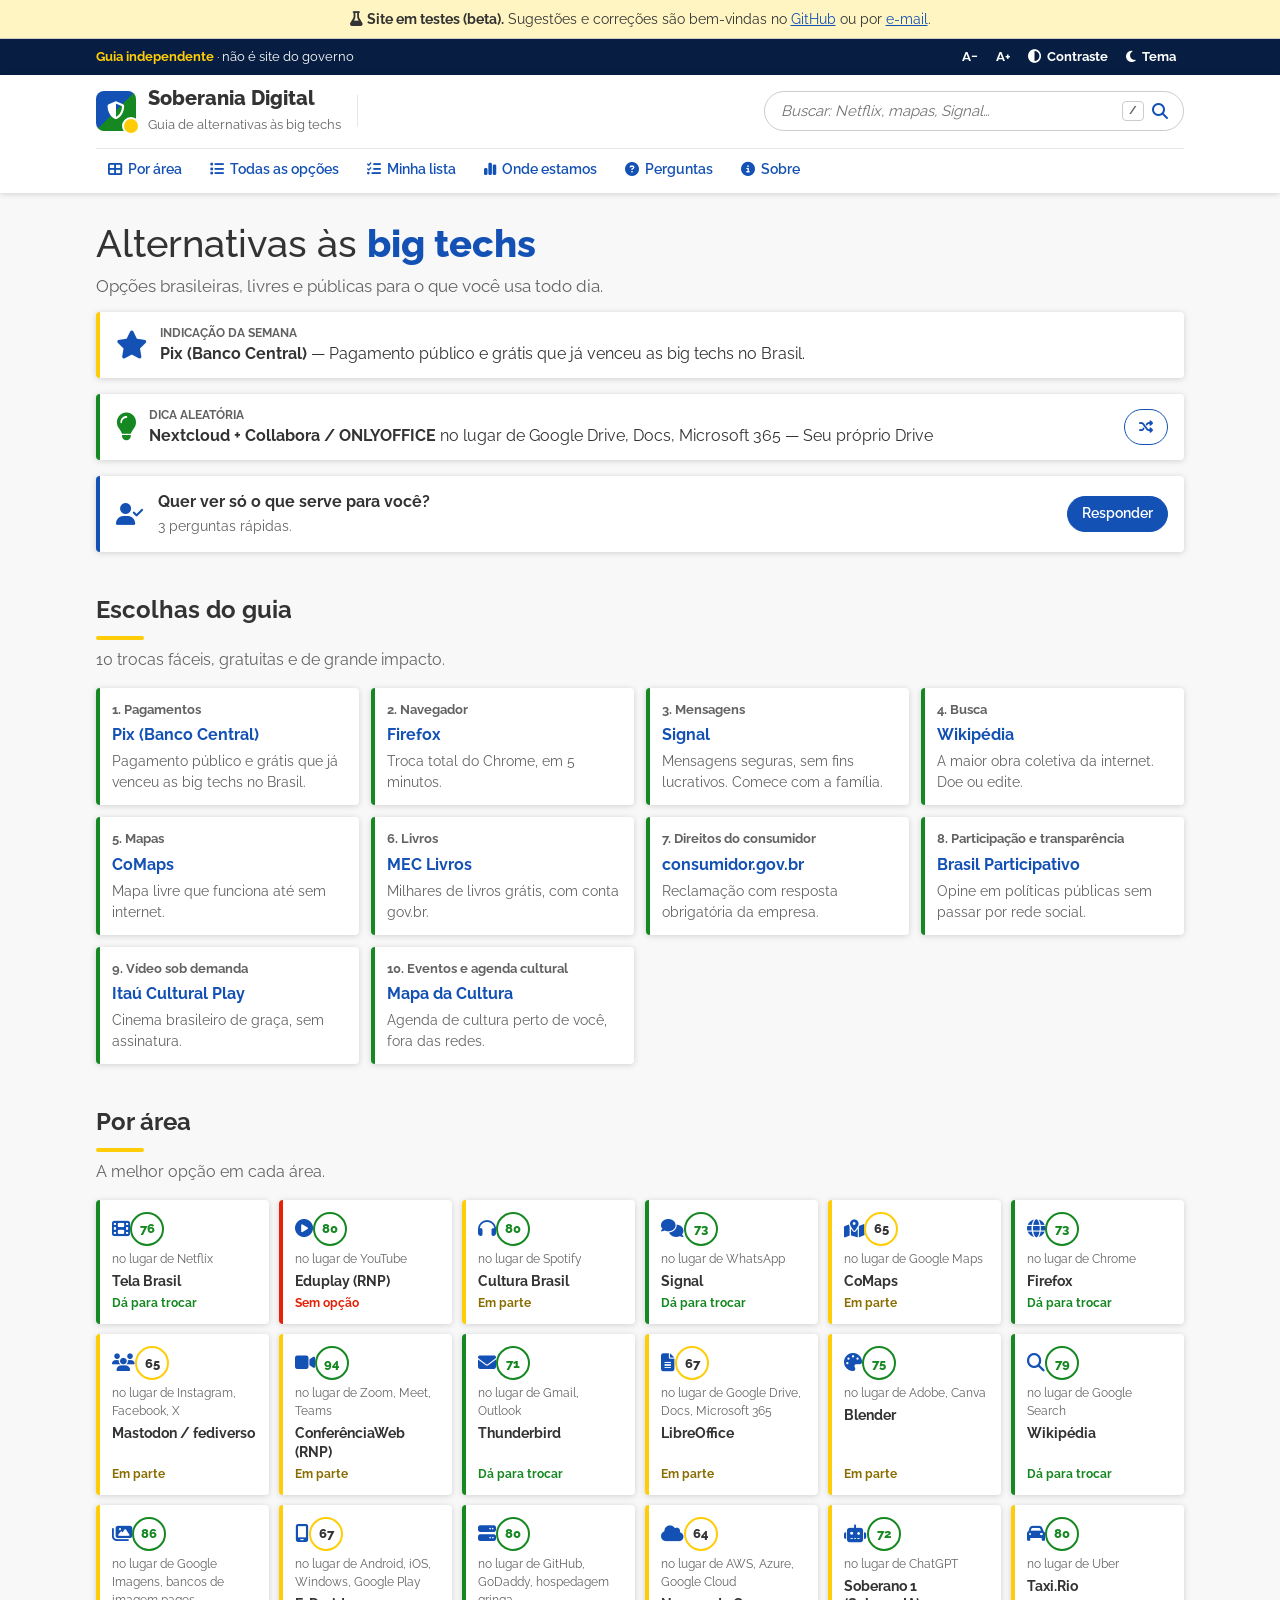
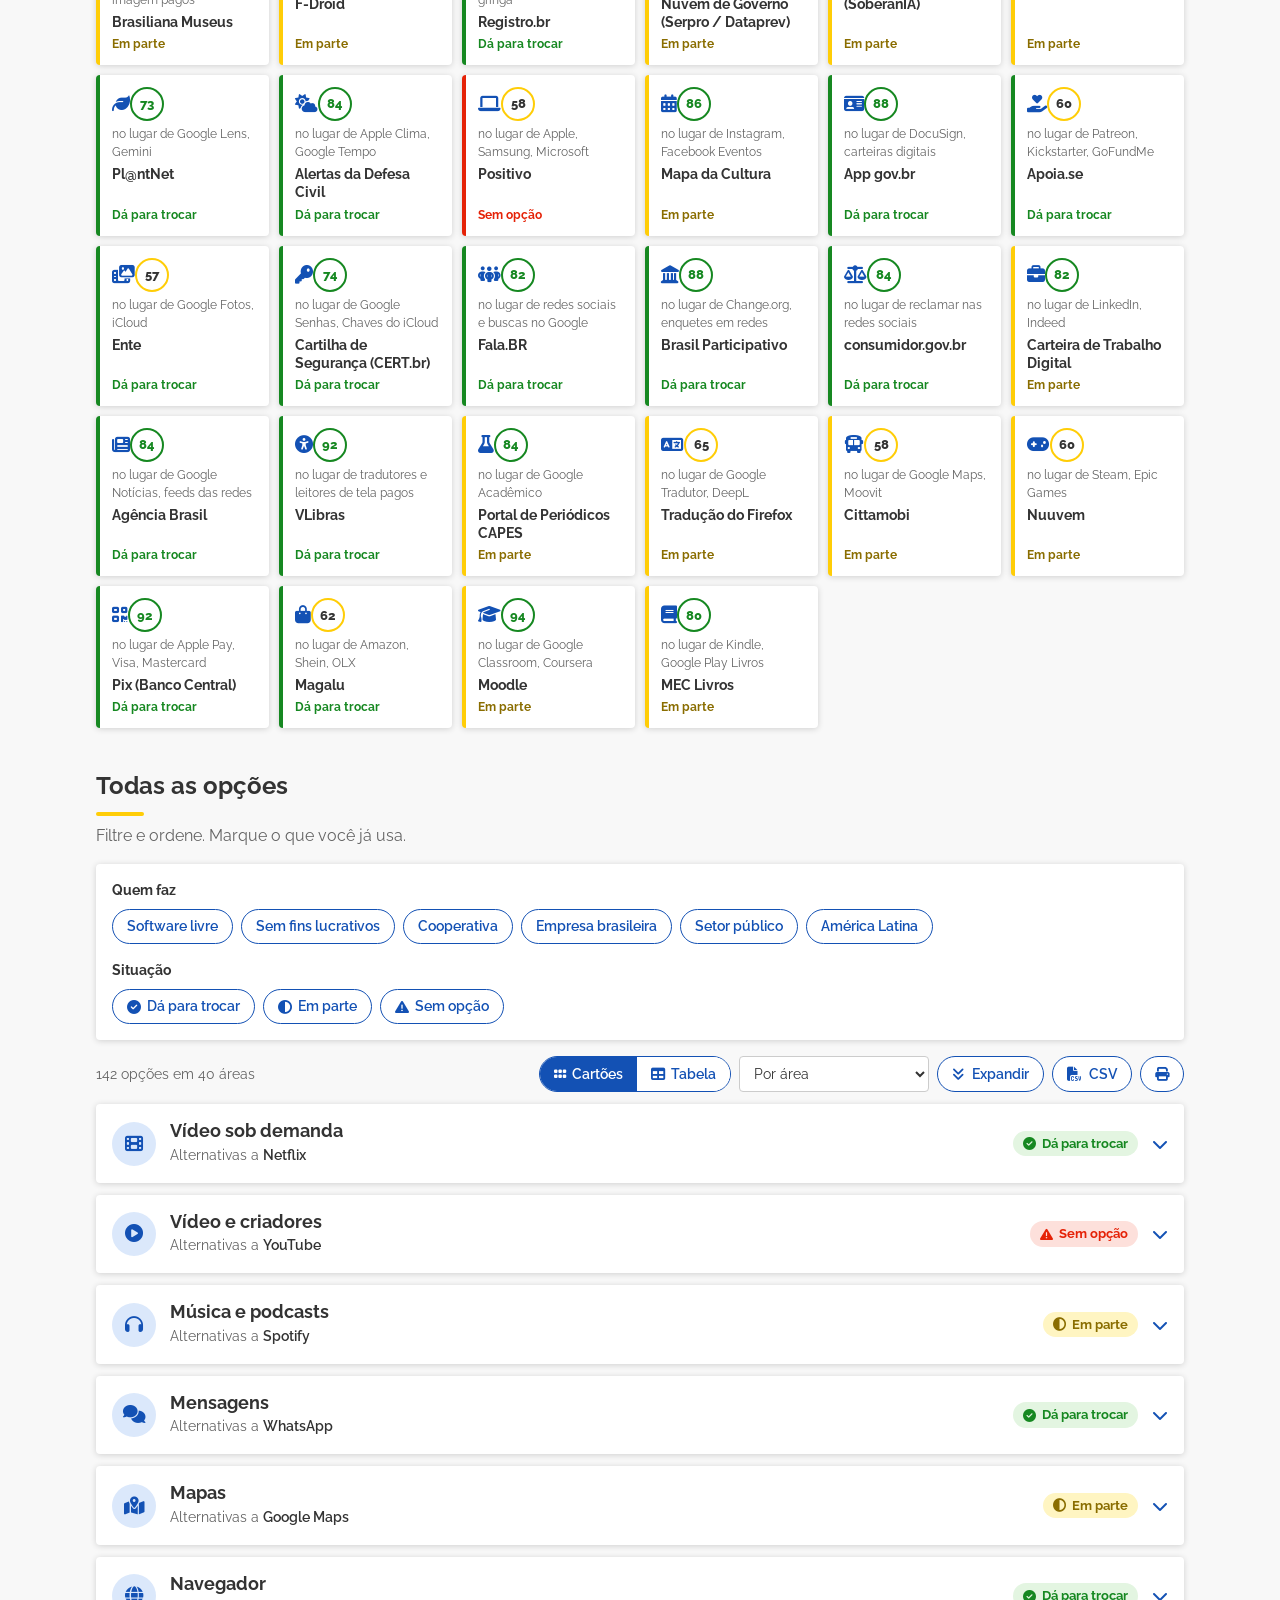
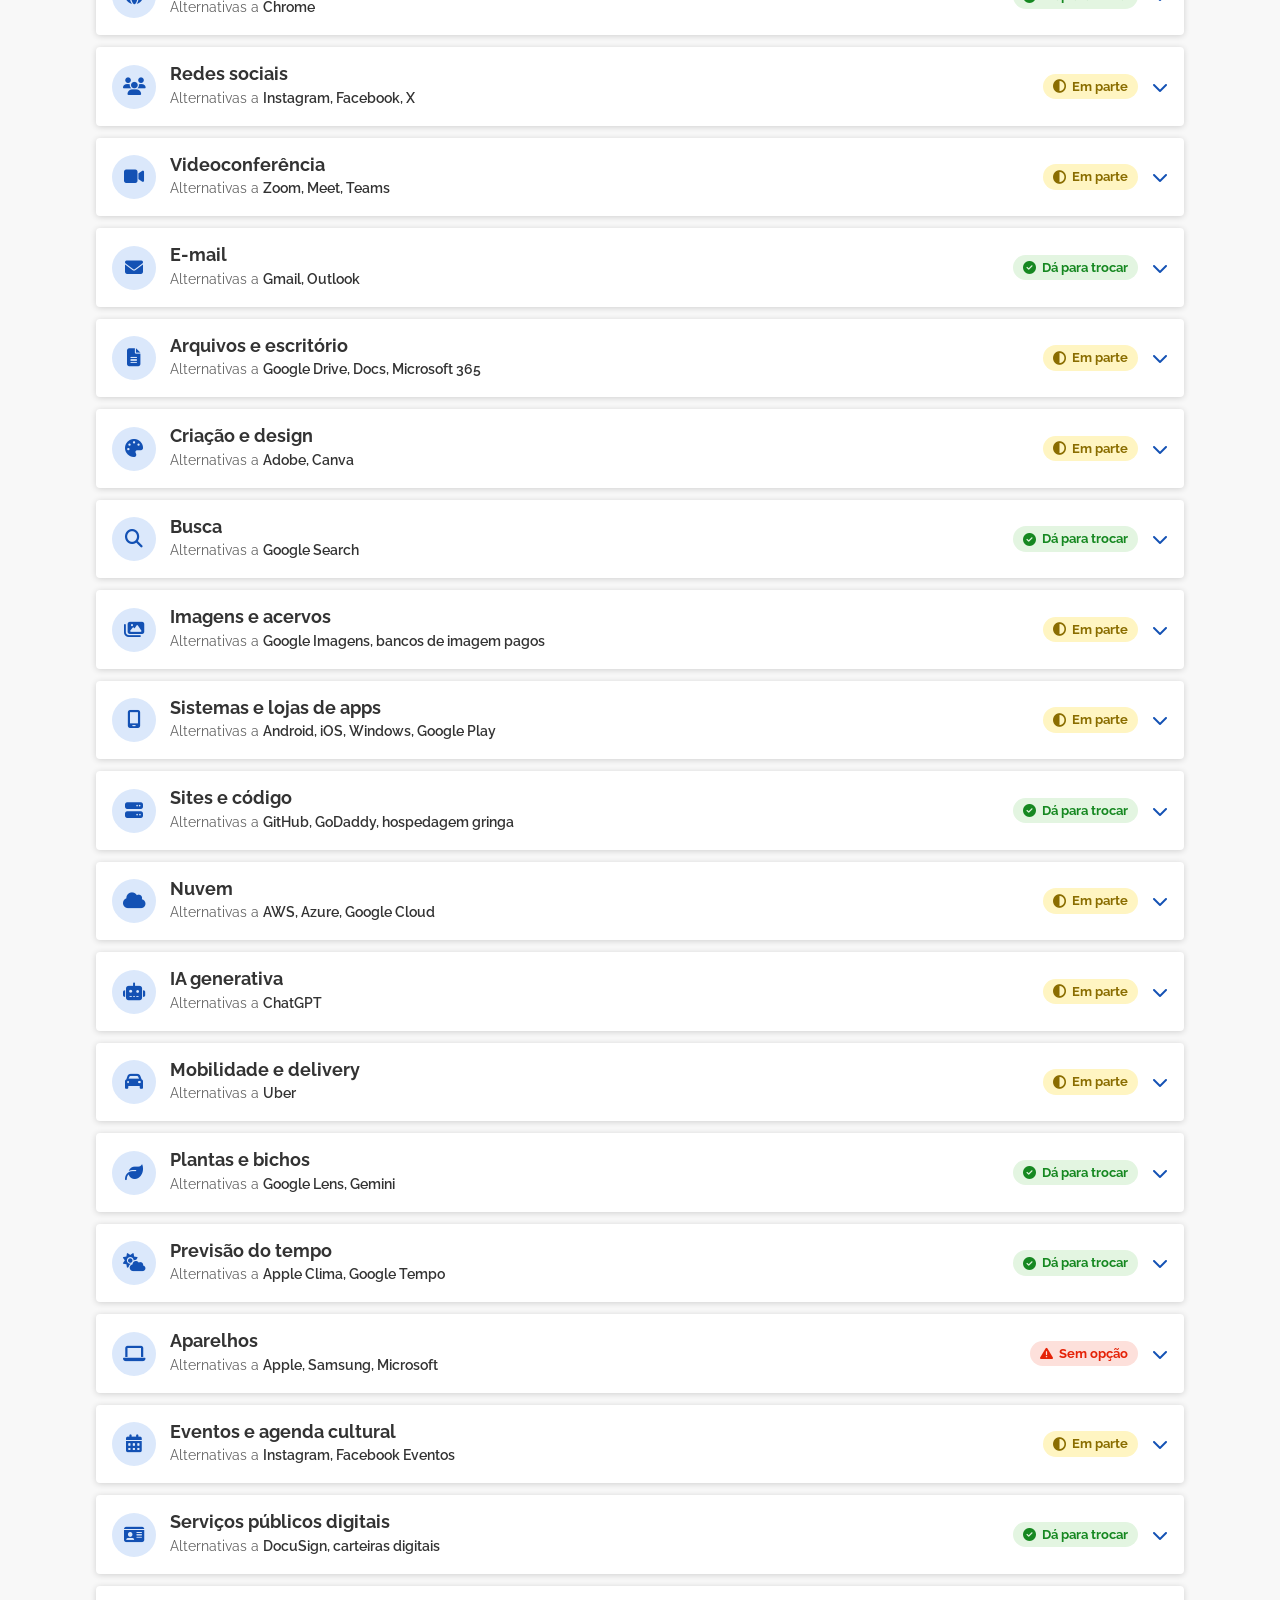
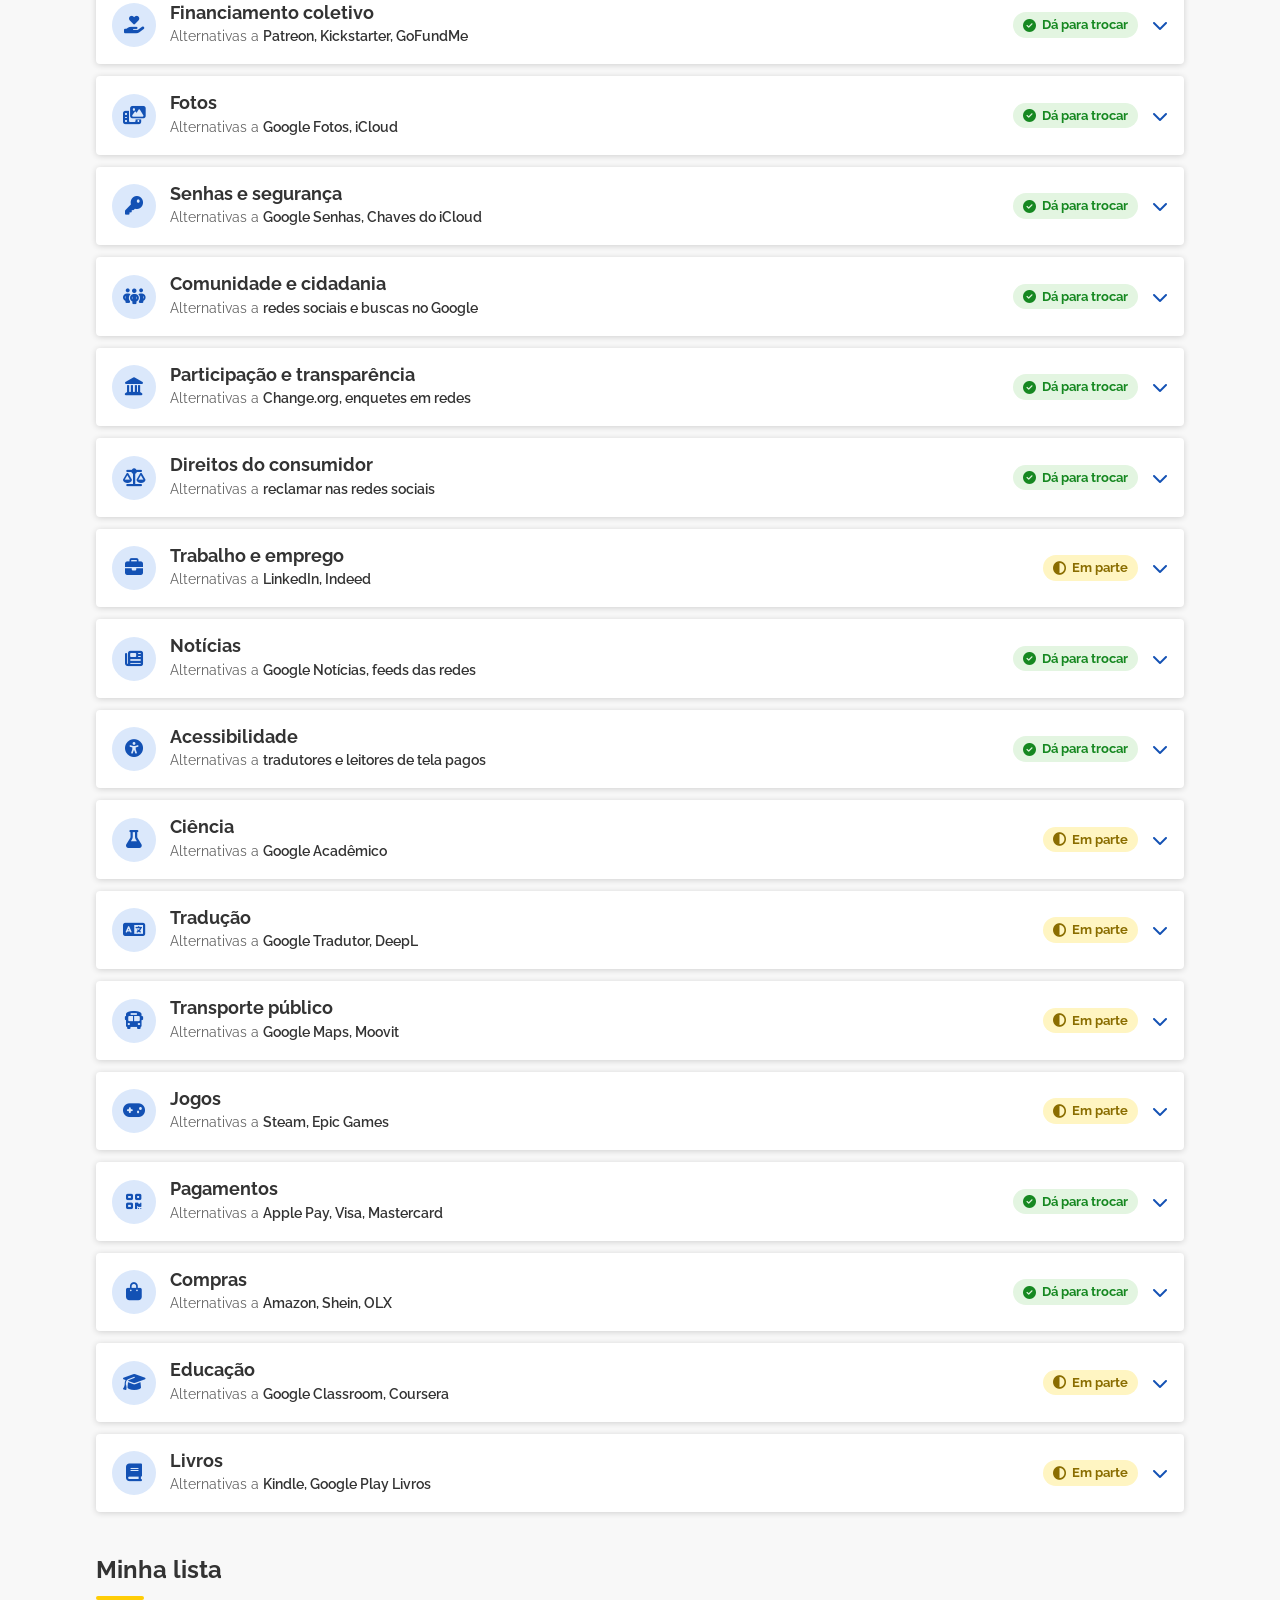
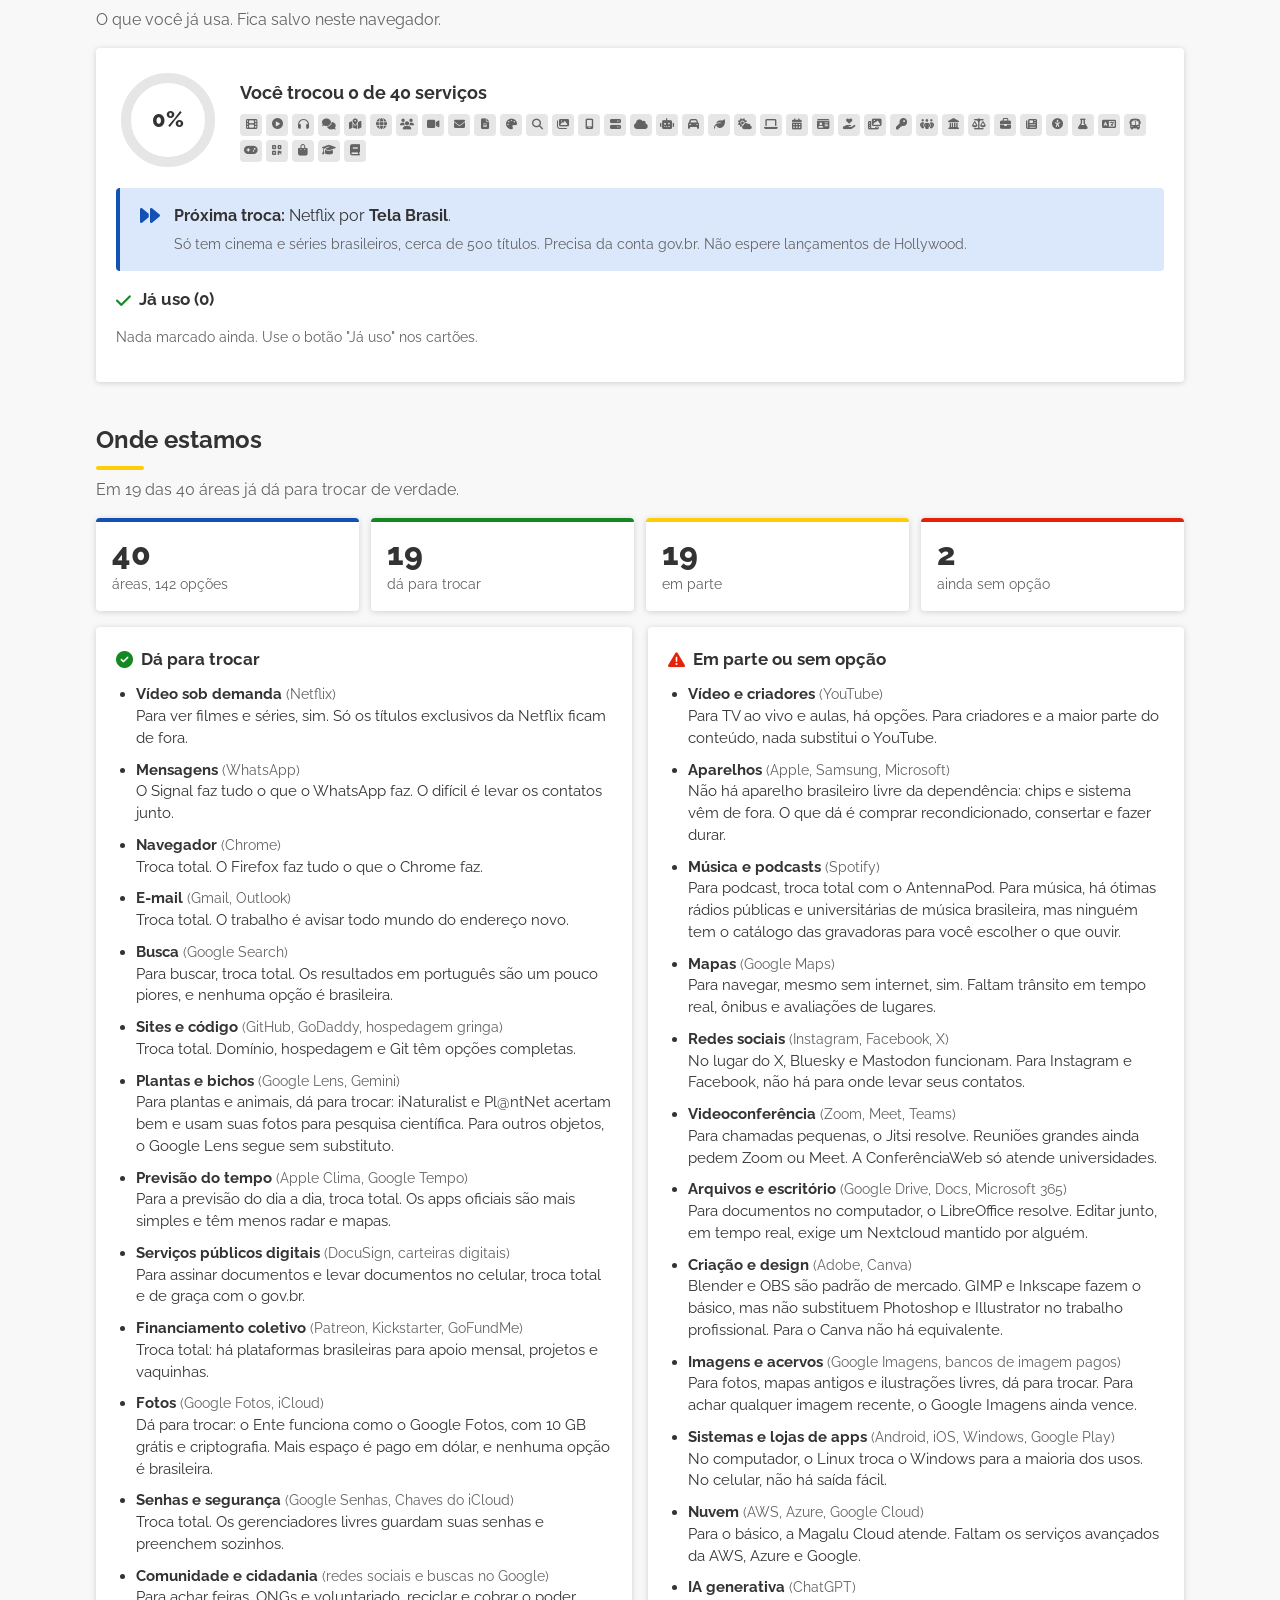
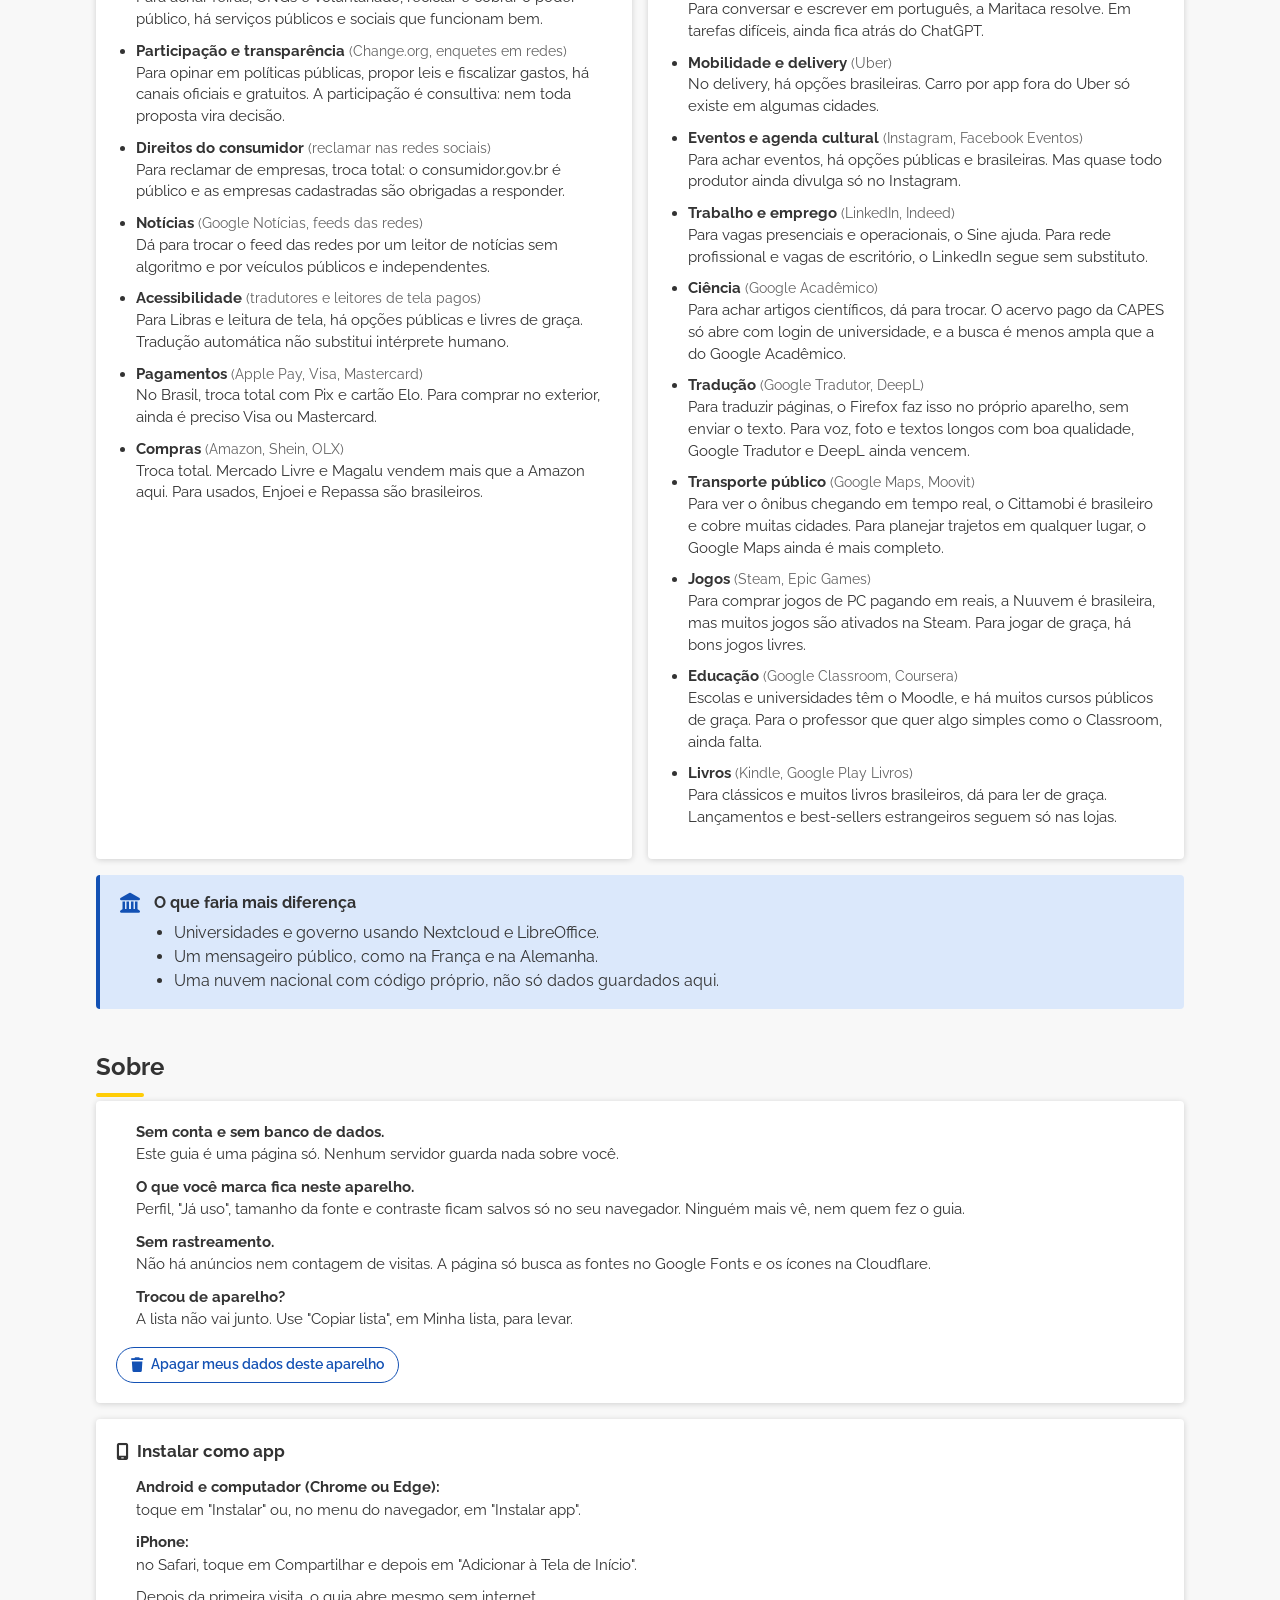
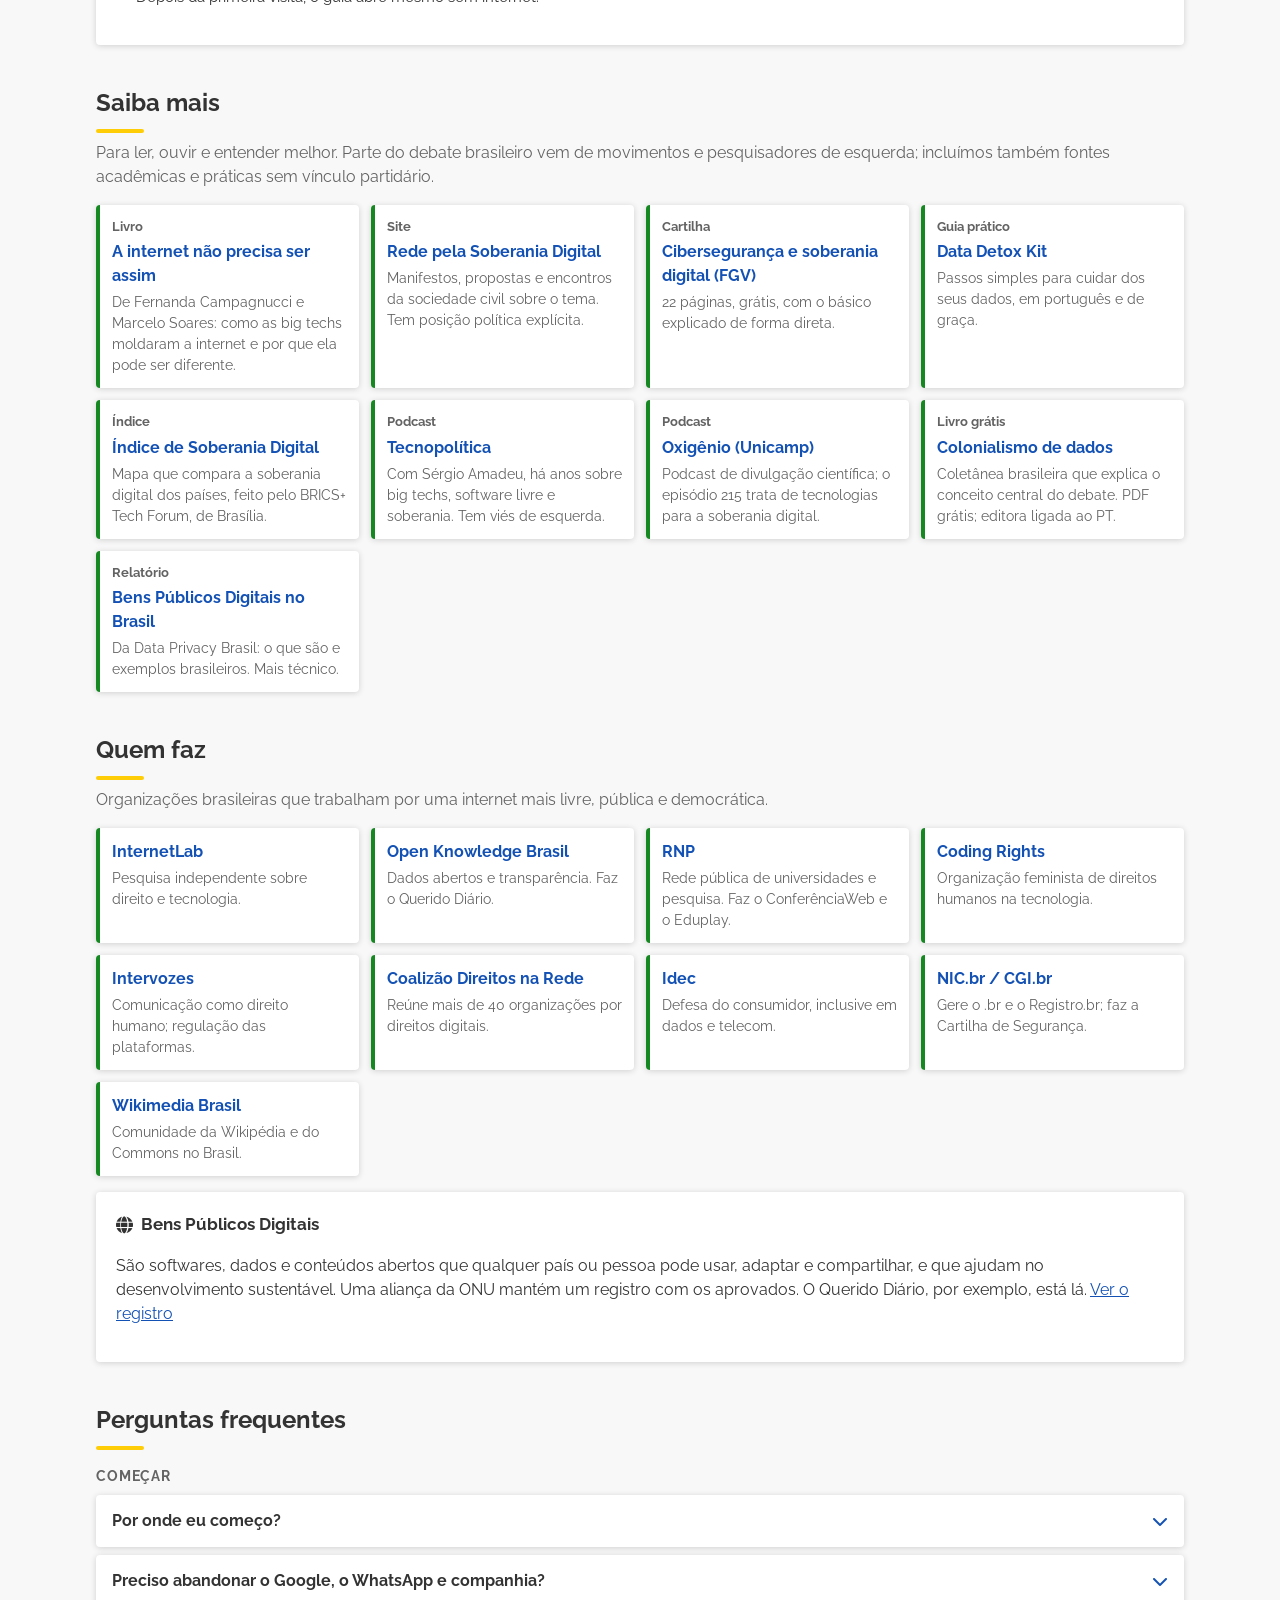
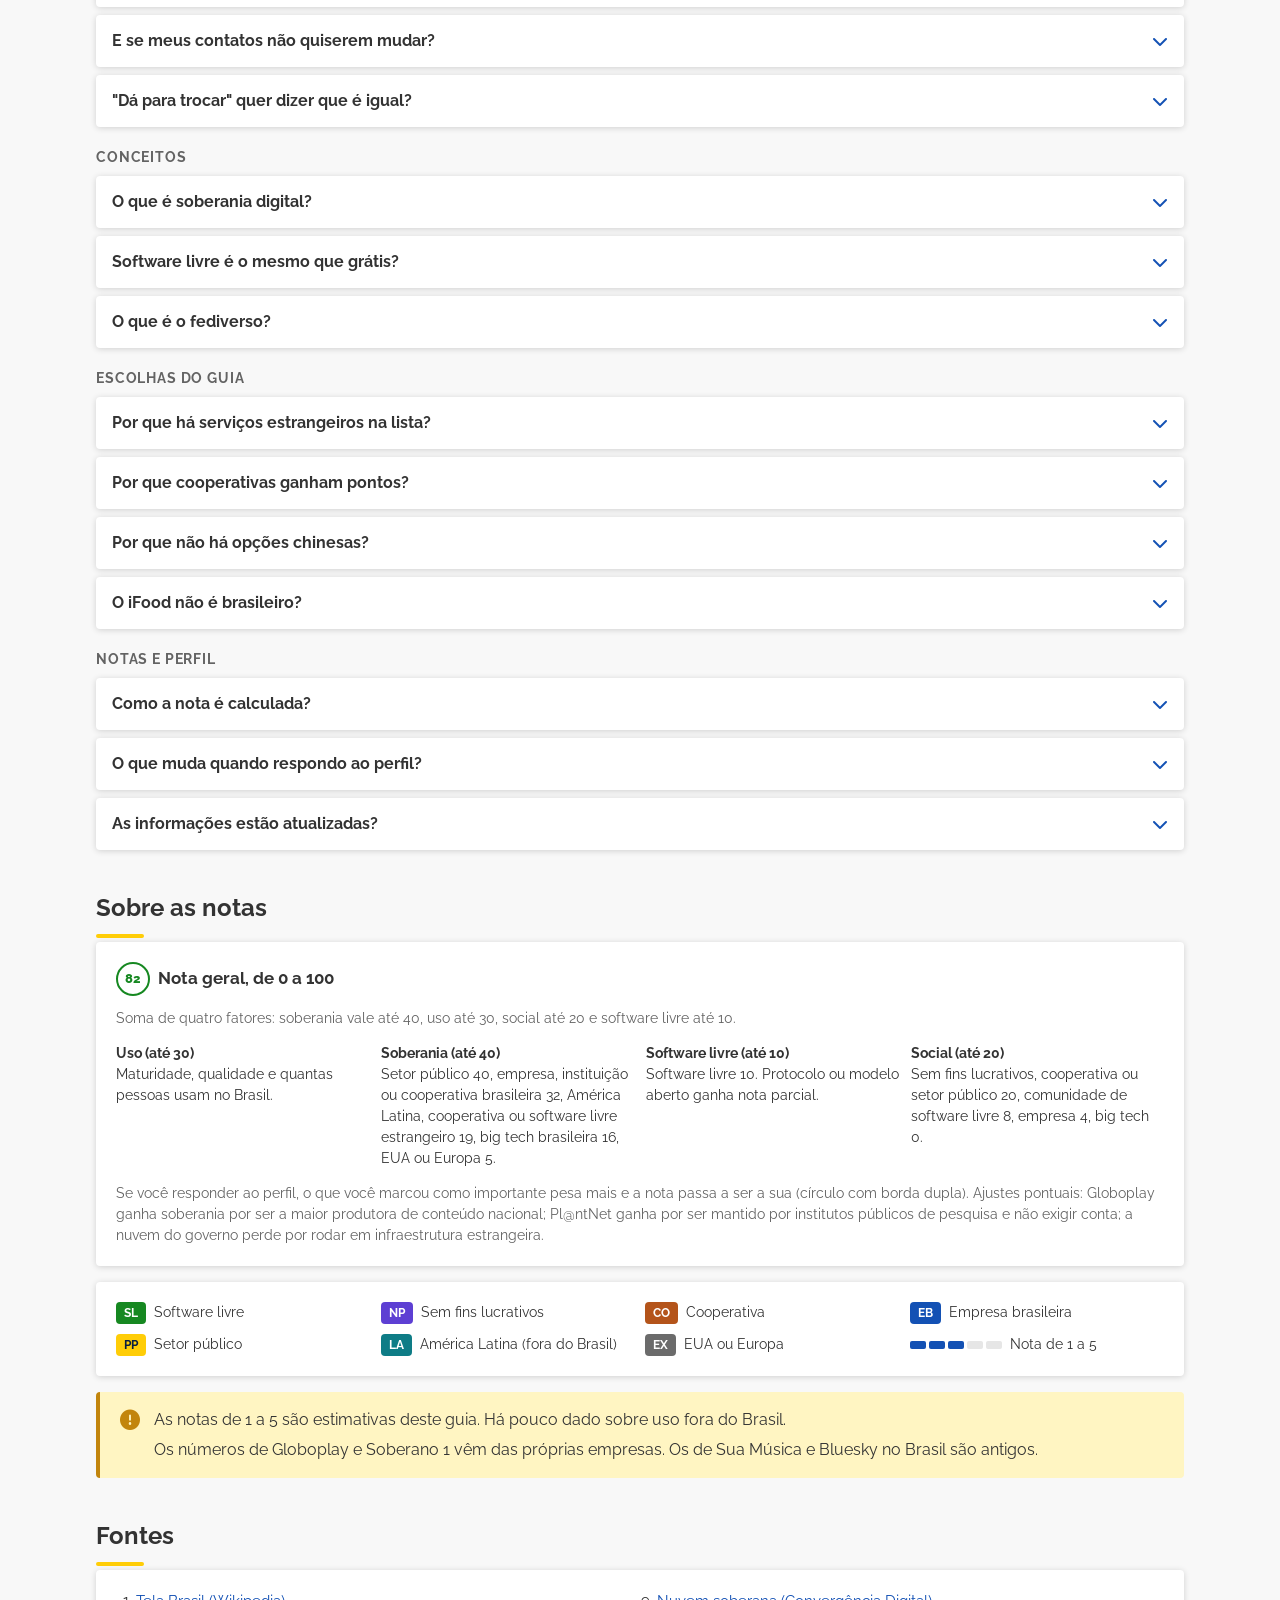
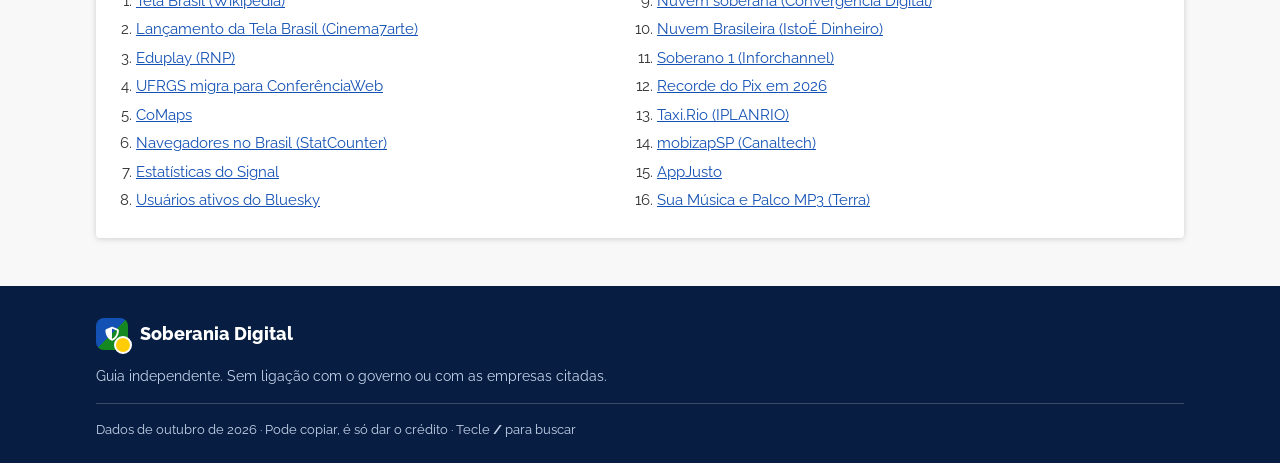
==== commit 6ac8b5de: "Melhorando SEO e cards sociais" ====
--- a/index.html
+++ b/index.html
@@ -3,8 +3,24 @@
 <head>
 <meta charset="utf-8">
 <meta name="viewport" content="width=device-width, initial-scale=1">
-<title>Soberania Digital</title>
-<meta name="description" content="Guia de alternativas nacionais, livres e públicas aos serviços das big techs.">
+<title>Soberania Digital: alternativas brasileiras e livres às big techs</title>
+<meta name="description" content="Alternativas nacionais, livres e públicas ao WhatsApp, Gmail, Google Drive, Netflix e outros serviços das big techs.">
+<!-- ponytail: hosted at tiago.bio.br; change all occurrences (here, robots.txt, sitemap.xml) if hosted elsewhere -->
+<link rel="canonical" href="https://tiago.bio.br/soberania-digital/">
+<meta property="og:type" content="website">
+<meta property="og:locale" content="pt_BR">
+<meta property="og:site_name" content="Soberania Digital">
+<meta property="og:title" content="Soberania Digital: alternativas às big techs">
+<meta property="og:description" content="Alternativas nacionais, livres e públicas ao WhatsApp, Gmail, Google Drive, Netflix e outros serviços das big techs.">
+<meta property="og:url" content="https://tiago.bio.br/soberania-digital/">
+<meta property="og:image" content="https://tiago.bio.br/soberania-digital/og-image.png">
+<meta property="og:image:width" content="1200">
+<meta property="og:image:height" content="630">
+<meta property="og:image:alt" content="Soberania Digital: alternativas brasileiras e livres às big techs">
+<meta name="twitter:card" content="summary_large_image">
+<!--ld-->
+<script type="application/ld+json">{"@context":"https://schema.org","@type":"WebSite","name":"Soberania Digital","url":"https://tiago.bio.br/soberania-digital/","inLanguage":"pt-BR","description":"Guia de alternativas nacionais, livres e públicas aos serviços das big techs.","mainEntity":{"@type":"ItemList","numberOfItems":142,"itemListElement":[{"@type":"ListItem","position":1,"name":"Globoplay","description":"Alternativa a Netflix. O maior do Brasil","url":"https://globoplay.globo.com"},{"@type":"ListItem","position":2,"name":"Tela Brasil","description":"Alternativa a Netflix. Grátis e sem anúncios","url":"https://telabrasil.cultura.gov.br"},{"@type":"ListItem","position":3,"name":"Belas Artes à La Carte","description":"Alternativa a Netflix. Clássicos e filmes de arte, barato","url":"https://www.belasartesalacarte.com.br"},{"@type":"ListItem","position":4,"name":"Itaú Cultural Play","description":"Alternativa a Netflix. Só cinema brasileiro, grátis e com ótima curadoria","url":"https://www.itauculturalplay.com.br"},{"@type":"ListItem","position":5,"name":"Sesc Digital","description":"Alternativa a Netflix. Filmes, shows, teatro e cursos de graça","url":"https://sesc.digital"},{"@type":"ListItem","position":6,"name":"Spcine Play","description":"Alternativa a Netflix. Cinema paulista grátis, da Prefeitura de São Paulo","url":"https://www.spcineplay.com.br"},{"@type":"ListItem","position":7,"name":"Cine Humberto Mauro Mais","description":"Alternativa a Netflix. Clássicos e filmes raros, restaurados, do governo de Minas","url":"https://www.cinehumbertomauromais.com"},{"@type":"ListItem","position":8,"name":"Libreflix","description":"Alternativa a Netflix. Filmes independentes com licença livre","url":"https://libreflix.org"},{"@type":"ListItem","position":9,"name":"Ubuplay","description":"Alternativa a Netflix. Cinema de realizadores negros, da UFF","url":"https://www.ubuplay.com"},{"@type":"ListItem","position":10,"name":"TV Brasil Play","description":"Alternativa a Netflix. Grátis: programação da TV pública","url":"https://www.gov.br/pt-br/servicos/acessar-gratuitamente-programas-da-tv-brasil-via-aplicativo-ebc-play"},{"@type":"ListItem","position":11,"name":"Cultura Play","description":"Alternativa a Netflix. Grátis, com o acervo da TV Cultura","url":"https://culturaplay.tvcultura.com.br"},{"@type":"ListItem","position":12,"name":"PeerTube","description":"Alternativa a YouTube. Sem anúncios e sem dono","url":"https://joinpeertube.org"},{"@type":"ListItem","position":13,"name":"Eduplay (RNP)","description":"Alternativa a YouTube. Mais de 90 mil vídeos de universidades","url":"https://eduplay.rnp.br"},{"@type":"ListItem","position":14,"name":"Apps de TV aberta (Globoplay grátis, +SBT, RecordPlus, Bandplay)","description":"Alternativa a YouTube. TV ao vivo de graça"},{"@type":"ListItem","position":15,"name":"AntennaPod","description":"Alternativa a Spotify. Podcasts sem conta nem rastreio","url":"https://antennapod.org"},{"@type":"ListItem","position":16,"name":"Palco MP3","description":"Alternativa a Spotify. Muita música independente","url":"https://www.palcomp3.com.br"},{"@type":"ListItem","position":17,"name":"Sua Música","description":"Alternativa a Spotify. Forte em forró e arrocha","url":"https://suamusica.com.br"},{"@type":"ListItem","position":18,"name":"Rádios EBC","description":"Alternativa a Spotify. Rádios públicas ao vivo, como MEC e Nacional"},{"@type":"ListItem","position":19,"name":"Rádio Batuta (IMS)","description":"Alternativa a Spotify. Web rádios de música brasileira do Instituto Moreira Salles, sem anúncios","url":"https://radiobatuta.ims.com.br"},{"@type":"ListItem","position":20,"name":"Cultura Brasil","description":"Alternativa a Spotify. Rádio pública paulista dedicada à música brasileira","url":"https://culturabrasil.cmais.com.br"},{"@type":"ListItem","position":21,"name":"Rádios universitárias e estaduais","description":"Alternativa a Spotify. Rádio USP, UFMG Educativa, Inconfidência e outras, com muita música brasileira"},{"@type":"ListItem","position":22,"name":"Signal","description":"Alternativa a WhatsApp. O mais seguro; quase não guarda dados","url":"https://signal.org"},{"@type":"ListItem","position":23,"name":"Matrix / Element","description":"Alternativa a WhatsApp. Dá para ter servidor próprio","url":"https://element.io"},{"@type":"ListItem","position":24,"name":"Delta Chat","description":"Alternativa a WhatsApp. Mensageiro livre que usa o e-mail, sem número de telefone","url":"https://delta.chat"},{"@type":"ListItem","position":25,"name":"CoMaps","description":"Alternativa a Google Maps. Funciona sem internet e usa o mapa aberto do OpenStreetMap","url":"https://www.comaps.app"},{"@type":"ListItem","position":26,"name":"Firefox","description":"Alternativa a Chrome. O único grande que não é do Google","url":"https://www.mozilla.org/firefox/"},{"@type":"ListItem","position":27,"name":"LibreWolf / Tor Browser","description":"Alternativa a Chrome. Privacidade máxima","url":"https://www.torproject.org"},{"@type":"ListItem","position":28,"name":"Firefox Focus","description":"Alternativa a Chrome. Navegador de celular que apaga tudo ao fechar","url":"https://www.mozilla.org/firefox/browsers/mobile/focus/"},{"@type":"ListItem","position":29,"name":"Mastodon / fediverso","description":"Alternativa a Instagram, Facebook, X. Sem dono e sem anúncios","url":"https://joinmastodon.org"},{"@type":"ListItem","position":30,"name":"Bluesky","description":"Alternativa a Instagram, Facebook, X. A alternativa ao X, sem ligação com Musk; virou o destino de quem saiu de lá","url":"https://bsky.app"},{"@type":"ListItem","position":31,"name":"Pixelfed","description":"Alternativa a Instagram, Facebook, X. Instagram sem anúncios","url":"https://pixelfed.org"},{"@type":"ListItem","position":32,"name":"Blog pessoal","description":"Alternativa a Instagram, Facebook, X. Seu canto na internet, sem algoritmo e sem dono"},{"@type":"ListItem","position":33,"name":"ConferênciaWeb (RNP)","description":"Alternativa a Zoom, Meet, Teams. Grátis para universidades","url":"https://conferenciaweb.rnp.br"},{"@type":"ListItem","position":34,"name":"Mconf","description":"Alternativa a Zoom, Meet, Teams. Brasileira; usada até na Justiça","url":"https://elos.vc"},{"@type":"ListItem","position":35,"name":"Jitsi Meet","description":"Alternativa a Zoom, Meet, Teams. Não precisa de conta","url":"https://meet.jit.si"},{"@type":"ListItem","position":36,"name":"BigBlueButton","description":"Alternativa a Zoom, Meet, Teams. Livre e feito para aula; é a base da ConferênciaWeb e do Mconf","url":"https://bigbluebutton.org"},{"@type":"ListItem","position":37,"name":"Provedores BR (Locaweb, UOL)","description":"Alternativa a Gmail, Outlook. Dados ficam no Brasil","url":"https://www.locaweb.com.br"},{"@type":"ListItem","position":38,"name":"Proton / Tuta","description":"Alternativa a Gmail, Outlook. E-mail com criptografia","url":"https://proton.me"},{"@type":"ListItem","position":39,"name":"Thunderbird","description":"Alternativa a Gmail, Outlook. Programa de e-mail livre que junta várias contas","url":"https://www.thunderbird.net"},{"@type":"ListItem","position":40,"name":"LibreOffice","description":"Alternativa a Google Drive, Docs, Microsoft 365. Grátis e funciona sem internet","url":"https://pt-br.libreoffice.org"},{"@type":"ListItem","position":41,"name":"Nextcloud + Collabora / ONLYOFFICE","description":"Alternativa a Google Drive, Docs, Microsoft 365. Seu próprio Drive","url":"https://nextcloud.com"},{"@type":"ListItem","position":42,"name":"CryptPad","description":"Alternativa a Google Drive, Docs, Microsoft 365. Documentos colaborativos com criptografia, sem cadastro","url":"https://cryptpad.org"},{"@type":"ListItem","position":43,"name":"Blender","description":"Alternativa a Adobe, Canva. Referência mundial em 3D e animação","url":"https://www.blender.org"},{"@type":"ListItem","position":44,"name":"OBS Studio","description":"Alternativa a Adobe, Canva. Padrão para gravar a tela e fazer live","url":"https://obsproject.com"},{"@type":"ListItem","position":45,"name":"Inkscape","description":"Alternativa a Adobe, Canva. Desenho vetorial, no lugar do Illustrator","url":"https://inkscape.org"},{"@type":"ListItem","position":46,"name":"GIMP","description":"Alternativa a Adobe, Canva. Edita foto de graça, no lugar do Photoshop","url":"https://www.gimp.org"},{"@type":"ListItem","position":47,"name":"DuckDuckGo","description":"Alternativa a Google Search. Não rastreia","url":"https://duckduckgo.com"},{"@type":"ListItem","position":48,"name":"Ecosia / Qwant","description":"Alternativa a Google Search. Europeus","url":"https://www.ecosia.org"},{"@type":"ListItem","position":49,"name":"Wikipédia","description":"Alternativa a Google Search. Resolve boa parte das buscas por informação","url":"https://pt.wikipedia.org"},{"@type":"ListItem","position":50,"name":"SearXNG","description":"Alternativa a Google Search. Buscador livre que junta resultados sem rastrear","url":"https://docs.searxng.org"},{"@type":"ListItem","position":51,"name":"Wikimedia Commons","description":"Alternativa a Google Imagens, bancos de imagem pagos. Mais de 50 milhões de imagens, vídeos e sons livres","url":"https://commons.wikimedia.org"},{"@type":"ListItem","position":52,"name":"Brasiliana Fotográfica","description":"Alternativa a Google Imagens, bancos de imagem pagos. Fotos históricas do Brasil, dos séculos 19 e 20","url":"https://brasilianafotografica.bn.gov.br"},{"@type":"ListItem","position":53,"name":"Brasiliana Museus","description":"Alternativa a Google Imagens, bancos de imagem pagos. Acervos de museus públicos, em software livre brasileiro","url":"https://brasiliana.museus.gov.br"},{"@type":"ListItem","position":54,"name":"Linux desktop (Ubuntu, Fedora, Debian, BigLinux)","description":"Alternativa a Android, iOS, Windows, Google Play. Grátis; roda em PC velho","url":"https://ubuntu.com"},{"@type":"ListItem","position":55,"name":"/e/OS, LineageOS, GrapheneOS","description":"Alternativa a Android, iOS, Windows, Google Play. Android sem Google","url":"https://e.foundation"},{"@type":"ListItem","position":56,"name":"F-Droid","description":"Alternativa a Android, iOS, Windows, Google Play. Só apps livres e checados","url":"https://f-droid.org"},{"@type":"ListItem","position":57,"name":"Registro.br","description":"Alternativa a GitHub, GoDaddy, hospedagem gringa. Domínio .br por R$ 40 ao ano, com DNS grátis","url":"https://registro.br"},{"@type":"ListItem","position":58,"name":"Hospedagem brasileira (KingHost, Locaweb, Homehost)","description":"Alternativa a GitHub, GoDaddy, hospedagem gringa. Site hospedado no Brasil a partir de uns R$ 8 por mês"},{"@type":"ListItem","position":59,"name":"Codeberg","description":"Alternativa a GitHub, GoDaddy, hospedagem gringa. Git e páginas grátis, de uma associação sem fins lucrativos","url":"https://codeberg.org"},{"@type":"ListItem","position":60,"name":"Nuvem de Governo (Serpro / Dataprev)","description":"Alternativa a AWS, Azure, Google Cloud. Dados do governo ficam no país"},{"@type":"ListItem","position":61,"name":"Magalu Cloud","description":"Alternativa a AWS, Azure, Google Cloud. Nuvem brasileira de verdade, com dados e empresa daqui","url":"https://magalu.cloud"},{"@type":"ListItem","position":62,"name":"Maritaca AI (Sabiá)","description":"Alternativa a ChatGPT. Brasileira e muito boa em português","url":"https://www.maritaca.ai"},{"@type":"ListItem","position":63,"name":"Soberano 1 (SoberanIA)","description":"Alternativa a ChatGPT. Treinado em português"},{"@type":"ListItem","position":64,"name":"Amazônia IA (WideLabs)","description":"Alternativa a ChatGPT. Modelo brasileiro treinado em português"},{"@type":"ListItem","position":65,"name":"inference.coop","description":"Alternativa a ChatGPT. Cooperativa: os membros decidem quais modelos abertos oferecer","url":"https://inference.coop"},{"@type":"ListItem","position":66,"name":"iFood","description":"Alternativa a Uber. Nasceu e opera no Brasil, com sede em Osasco (SP)","url":"https://www.ifood.com.br"},{"@type":"ListItem","position":67,"name":"Rappi","description":"Alternativa a Uber. Latino-americana; concorre com o iFood","url":"https://www.rappi.com.br"},{"@type":"ListItem","position":68,"name":"Taxi.Rio","description":"Alternativa a Uber. Sem taxa para o taxista","url":"https://www.iplan.rio/produtos/taxi-rio"},{"@type":"ListItem","position":69,"name":"CoopFood (GO)","description":"Alternativa a Uber. Taxa baixa; paga melhor o entregador"},{"@type":"ListItem","position":70,"name":"aiqfome","description":"Alternativa a Uber. Delivery brasileiro, forte no interior; é do Magalu","url":"https://www.aiqfome.com"},{"@type":"ListItem","position":71,"name":"Garupa","description":"Alternativa a Uber. Carro por app brasileiro, forte em cidades médias","url":"https://www.garupa.co"},{"@type":"ListItem","position":72,"name":"iNaturalist","description":"Alternativa a Google Lens, Gemini. Identifica plantas, bichos e fungos, com ajuda de especialistas","url":"https://www.inaturalist.org"},{"@type":"ListItem","position":73,"name":"Pl@ntNet","description":"Alternativa a Google Lens, Gemini. Identifica plantas por foto, feito por institutos de pesquisa franceses","url":"https://plantnet.org"},{"@type":"ListItem","position":74,"name":"INMET","description":"Alternativa a Apple Clima, Google Tempo. Previsão oficial do instituto de meteorologia, com avisos","url":"https://portal.inmet.gov.br"},{"@type":"ListItem","position":75,"name":"CPTEC/INPE","description":"Alternativa a Apple Clima, Google Tempo. Previsão e imagens de satélite do INPE","url":"https://www.cptec.inpe.br"},{"@type":"ListItem","position":76,"name":"Alertas da Defesa Civil","description":"Alternativa a Apple Clima, Google Tempo. Avisa de chuva forte e desastres no celular"},{"@type":"ListItem","position":77,"name":"MetSul","description":"Alternativa a Apple Clima, Google Tempo. Meteorologia brasileira, forte no Sul","url":"https://metsul.com"},{"@type":"ListItem","position":78,"name":"Climatempo","description":"Alternativa a Apple Clima, Google Tempo. O app de tempo mais usado no Brasil","url":"https://www.climatempo.com.br"},{"@type":"ListItem","position":79,"name":"Positivo","description":"Alternativa a Apple, Samsung, Microsoft. Computadores feitos no Brasil, com assistência no país todo","url":"https://www.positivotecnologia.com.br"},{"@type":"ListItem","position":80,"name":"Celular recondicionado","description":"Alternativa a Apple, Samsung, Microsoft. Celular revisado e com garantia, bem mais barato que novo"},{"@type":"ListItem","position":81,"name":"Mapa da Cultura","description":"Alternativa a Instagram, Facebook Eventos. Agenda e cadastro cultural do governo, em software livre brasileiro","url":"https://mapa.cultura.gov.br"},{"@type":"ListItem","position":82,"name":"Sympla","description":"Alternativa a Instagram, Facebook Eventos. A maior plataforma brasileira de ingressos e eventos","url":"https://www.sympla.com.br"},{"@type":"ListItem","position":83,"name":"Mobilizon","description":"Alternativa a Instagram, Facebook Eventos. Eventos e grupos no fediverso, sem anúncios","url":"https://mobilizon.org"},{"@type":"ListItem","position":84,"name":"Assinador gov.br","description":"Alternativa a DocuSign, carteiras digitais. Assina documentos com validade legal, de graça","url":"https://assinador.iti.br"},{"@type":"ListItem","position":85,"name":"App gov.br","description":"Alternativa a DocuSign, carteiras digitais. Centenas de serviços públicos e documentos no celular","url":"https://www.gov.br"},{"@type":"ListItem","position":86,"name":"Meu SUS Digital","description":"Alternativa a DocuSign, carteiras digitais. Vacinas, exames e receitas do SUS no celular","url":"https://meususdigital.saude.gov.br"},{"@type":"ListItem","position":87,"name":"Apoia.se","description":"Alternativa a Patreon, Kickstarter, GoFundMe. Apoio mensal a criadores, como o Patreon","url":"https://apoia.se"},{"@type":"ListItem","position":88,"name":"Catarse","description":"Alternativa a Patreon, Kickstarter, GoFundMe. Financiamento de projetos culturais e criativos","url":"https://www.catarse.me"},{"@type":"ListItem","position":89,"name":"Benfeitoria","description":"Alternativa a Patreon, Kickstarter, GoFundMe. Projetos de impacto social e campanhas de ONGs","url":"https://benfeitoria.com"},{"@type":"ListItem","position":90,"name":"Vakinha","description":"Alternativa a Patreon, Kickstarter, GoFundMe. Vaquinhas para causas pessoais, como o GoFundMe","url":"https://www.vakinha.com.br"},{"@type":"ListItem","position":91,"name":"Ente","description":"Alternativa a Google Fotos, iCloud. Fotos com criptografia de ponta a ponta e 10 GB grátis","url":"https://ente.com"},{"@type":"ListItem","position":92,"name":"Immich","description":"Alternativa a Google Fotos, iCloud. Parecido com o Google Fotos, com busca por rosto e lugar","url":"https://immich.app"},{"@type":"ListItem","position":93,"name":"Bitwarden","description":"Alternativa a Google Senhas, Chaves do iCloud. Guarda e preenche senhas em todos os aparelhos, de graça","url":"https://bitwarden.com"},{"@type":"ListItem","position":94,"name":"KeePassXC","description":"Alternativa a Google Senhas, Chaves do iCloud. Senhas num arquivo só seu, sem nuvem","url":"https://keepassxc.org"},{"@type":"ListItem","position":95,"name":"Aegis","description":"Alternativa a Google Senhas, Chaves do iCloud. Códigos de verificação em duas etapas, no lugar do Google Authenticator","url":"https://getaegis.app"},{"@type":"ListItem","position":96,"name":"Cartilha de Segurança (CERT.br)","description":"Alternativa a Google Senhas, Chaves do iCloud. Guia brasileiro contra golpes, em linguagem simples","url":"https://cartilha.cert.br"},{"@type":"ListItem","position":97,"name":"Cataki","description":"Alternativa a redes sociais e buscas no Google. Liga você a catadores perto de casa para levar recicláveis","url":"https://www.cataki.org"},{"@type":"ListItem","position":98,"name":"Mapa de Feiras Orgânicas","description":"Alternativa a redes sociais e buscas no Google. Mais de 870 feiras orgânicas e agroecológicas no mapa","url":"https://feirasorganicas.org.br"},{"@type":"ListItem","position":99,"name":"Atados","description":"Alternativa a redes sociais e buscas no Google. Vagas de voluntariado em ONGs perto de você","url":"https://www.atados.com.br"},{"@type":"ListItem","position":100,"name":"Mapa das OSCs","description":"Alternativa a redes sociais e buscas no Google. Mapa oficial de ONGs e associações de todo o país","url":"https://mapaosc.ipea.gov.br"},{"@type":"ListItem","position":101,"name":"Fala.BR","description":"Alternativa a redes sociais e buscas no Google. Reclamações, denúncias e pedidos de informação a órgãos federais","url":"https://falabr.cgu.gov.br"},{"@type":"ListItem","position":102,"name":"Colab","description":"Alternativa a redes sociais e buscas no Google. Manda pedidos à prefeitura, como buraco e iluminação","url":"https://www.colab.com.br"},{"@type":"ListItem","position":103,"name":"CVV","description":"Alternativa a redes sociais e buscas no Google. Apoio emocional gratuito e anônimo, por voluntários","url":"https://cvv.org.br/chat/"},{"@type":"ListItem","position":104,"name":"Brasil Participativo","description":"Alternativa a Change.org, enquetes em redes. Consultas públicas e planos do governo federal, em software livre","url":"https://brasilparticipativo.presidencia.gov.br"},{"@type":"ListItem","position":105,"name":"e-Cidadania (Senado)","description":"Alternativa a Change.org, enquetes em redes. Ideias com 20 mil apoios viram sugestão de lei no Senado","url":"https://www12.senado.leg.br/ecidadania"},{"@type":"ListItem","position":106,"name":"Querido Diário","description":"Alternativa a Change.org, enquetes em redes. Busca nos diários oficiais das prefeituras","url":"https://queridodiario.ok.org.br"},{"@type":"ListItem","position":107,"name":"Portal da Transparência","description":"Alternativa a Change.org, enquetes em redes. Gastos, servidores e convênios do governo federal","url":"https://portaldatransparencia.gov.br"},{"@type":"ListItem","position":108,"name":"consumidor.gov.br","description":"Alternativa a reclamar nas redes sociais. Reclamação direta à empresa, mediada pelo governo","url":"https://www.consumidor.gov.br"},{"@type":"ListItem","position":109,"name":"Reclame Aqui","description":"Alternativa a reclamar nas redes sociais. O site de reclamações mais conhecido do Brasil","url":"https://www.reclameaqui.com.br"},{"@type":"ListItem","position":110,"name":"Carteira de Trabalho Digital","description":"Alternativa a LinkedIn, Indeed. Vagas do Sine perto de você, com aviso no celular","url":"https://www.gov.br/trabalho-e-emprego"},{"@type":"ListItem","position":111,"name":"Agência Brasil","description":"Alternativa a Google Notícias, feeds das redes. Notícias grátis, que qualquer um pode republicar com crédito","url":"https://agenciabrasil.ebc.com.br"},{"@type":"ListItem","position":112,"name":"Agência Pública","description":"Alternativa a Google Notícias, feeds das redes. Jornalismo investigativo sem fins lucrativos, desde 2011","url":"https://apublica.org"},{"@type":"ListItem","position":113,"name":"Repórter Brasil","description":"Alternativa a Google Notícias, feeds das redes. Referência em trabalho escravo, cadeias produtivas e meio ambiente","url":"https://reporterbrasil.org.br"},{"@type":"ListItem","position":114,"name":"Ajor","description":"Alternativa a Google Notícias, feeds das redes. Lista de cerca de 150 veículos digitais independentes, inclusive locais","url":"https://ajor.org.br"},{"@type":"ListItem","position":115,"name":"Leitores de RSS","description":"Alternativa a Google Notícias, feeds das redes. Seu próprio feed de notícias, sem algoritmo e sem conta"},{"@type":"ListItem","position":116,"name":"VLibras","description":"Alternativa a tradutores e leitores de tela pagos. Traduz texto, áudio e sites para Libras com um avatar","url":"https://www.vlibras.gov.br"},{"@type":"ListItem","position":117,"name":"NVDA","description":"Alternativa a tradutores e leitores de tela pagos. Leitor de tela gratuito, com voz em português","url":"https://www.nvaccess.org"},{"@type":"ListItem","position":118,"name":"Portal de Periódicos CAPES","description":"Alternativa a Google Acadêmico. Mais de 45 mil revistas científicas com texto completo","url":"https://www.periodicos.capes.gov.br"},{"@type":"ListItem","position":119,"name":"SciELO","description":"Alternativa a Google Acadêmico. Revistas científicas latino-americanas em acesso aberto","url":"https://www.scielo.org"},{"@type":"ListItem","position":120,"name":"Tradução do Firefox","description":"Alternativa a Google Tradutor, DeepL. Traduz a página no próprio computador, sem mandar o texto para a nuvem","url":"https://support.mozilla.org/pt-BR/kb/traducao-pagina-inteira-firefox"},{"@type":"ListItem","position":121,"name":"Cittamobi","description":"Alternativa a Google Maps, Moovit. Ônibus, metrô e barcas em tempo real, em muitas cidades brasileiras","url":"https://www.cittamobi.com.br"},{"@type":"ListItem","position":122,"name":"Nuuvem","description":"Alternativa a Steam, Epic Games. A maior loja de jogos digitais da América Latina, com preço em reais e Pix","url":"https://www.nuuvem.com"},{"@type":"ListItem","position":123,"name":"Jogos livres","description":"Alternativa a Steam, Epic Games. Jogos completos e grátis, feitos pela comunidade"},{"@type":"ListItem","position":124,"name":"Pix (Banco Central)","description":"Alternativa a Apple Pay, Visa, Mastercard. Grátis e na hora","url":"https://www.bcb.gov.br/estabilidadefinanceira/pix"},{"@type":"ListItem","position":125,"name":"Elo","description":"Alternativa a Apple Pay, Visa, Mastercard. Bandeira de cartão brasileira, no lugar de Visa e Mastercard","url":"https://www.elo.com.br"},{"@type":"ListItem","position":126,"name":"Mercado Livre","description":"Alternativa a Amazon, Shein, OLX. O maior da América Latina","url":"https://www.mercadolivre.com.br"},{"@type":"ListItem","position":127,"name":"Magalu","description":"Alternativa a Amazon, Shein, OLX. Brasileira, com lojas e marketplace grandes","url":"https://www.magazineluiza.com.br"},{"@type":"ListItem","position":128,"name":"Estante Virtual","description":"Alternativa a Amazon, Shein, OLX. Livros usados de sebos do país inteiro; é do Magalu","url":"https://www.estantevirtual.com.br"},{"@type":"ListItem","position":129,"name":"Enjoei","description":"Alternativa a Amazon, Shein, OLX. Brechó online brasileiro: compra e venda de usados","url":"https://www.enjoei.com.br"},{"@type":"ListItem","position":130,"name":"Repassa","description":"Alternativa a Amazon, Shein, OLX. Brechó de roupas: eles fotografam e vendem por você","url":"https://www.repassa.com.br"},{"@type":"ListItem","position":131,"name":"Moodle","description":"Alternativa a Google Classroom, Coursera. Padrão nas universidades","url":"https://moodle.org"},{"@type":"ListItem","position":132,"name":"Escola Virtual.Gov","description":"Alternativa a Google Classroom, Coursera. Cursos grátis com certificado, do governo federal","url":"https://www.escolavirtual.gov.br"},{"@type":"ListItem","position":133,"name":"AVAMEC","description":"Alternativa a Google Classroom, Coursera. Cursos grátis do MEC, com certificado","url":"https://avamec.mec.gov.br"},{"@type":"ListItem","position":134,"name":"eduCAPES","description":"Alternativa a Google Classroom, Coursera. Material didático aberto, de aulas a livros","url":"https://educapes.capes.gov.br"},{"@type":"ListItem","position":135,"name":"Khan Academy","description":"Alternativa a Google Classroom, Coursera. Aulas grátis de matemática e ciências, em português","url":"https://pt.khanacademy.org"},{"@type":"ListItem","position":136,"name":"Univesp","description":"Alternativa a Google Classroom, Coursera. Aulas abertas da universidade virtual de São Paulo","url":"https://univesp.br"},{"@type":"ListItem","position":137,"name":"MEC Livros","description":"Alternativa a Kindle, Google Play Livros. Quase 27 mil livros grátis, com clássicos e autores atuais","url":"https://meclivros.mec.gov.br"},{"@type":"ListItem","position":138,"name":"Wikisource","description":"Alternativa a Kindle, Google Play Livros. Clássicos em domínio público, para ler ou baixar","url":"https://pt.wikisource.org"},{"@type":"ListItem","position":139,"name":"Domínio Público (MEC)","description":"Alternativa a Kindle, Google Play Livros. Milhares de obras livres do governo federal","url":"http://www.dominiopublico.gov.br"},{"@type":"ListItem","position":140,"name":"BNDigital","description":"Alternativa a Kindle, Google Play Livros. Mais de 2 milhões de documentos da Biblioteca Nacional","url":"https://bndigital.bn.gov.br"},{"@type":"ListItem","position":141,"name":"Brasiliana USP","description":"Alternativa a Kindle, Google Play Livros. Livros raros e históricos sobre o Brasil","url":"https://digital.bbm.usp.br"},{"@type":"ListItem","position":142,"name":"SciELO Livros","description":"Alternativa a Kindle, Google Play Livros. Mais de 300 livros acadêmicos em acesso aberto","url":"https://books.scielo.org"}]}}</script>
+<!--/ld-->
 <meta name="theme-color" content="#071D41">
 <link rel="manifest" href="manifest.webmanifest">
 <link rel="icon" type="image/png" href="icon-192.png">
@@ -520,6 +536,129 @@
   <section class="section" id="mapa">
     <h2>Todas as opções</h2>
     <p class="sub">Filtre e ordene. Marque o que você já usa.</p>
+    <!-- gerado por build.js a partir de dados.yaml; some quando o JS carrega -->
+    <div id="estatico"><!--estatico-->
+<h3>Vídeo sob demanda: alternativas a Netflix</h3>
+<p>Para ver filmes e séries, sim. Só os títulos exclusivos da Netflix ficam de fora.</p>
+<ul><li><a href="https://globoplay.globo.com">Globoplay</a>: O maior do Brasil</li><li><a href="https://telabrasil.cultura.gov.br">Tela Brasil</a>: Grátis e sem anúncios</li><li><a href="https://www.belasartesalacarte.com.br">Belas Artes à La Carte</a>: Clássicos e filmes de arte, barato</li><li><a href="https://www.itauculturalplay.com.br">Itaú Cultural Play</a>: Só cinema brasileiro, grátis e com ótima curadoria</li><li><a href="https://sesc.digital">Sesc Digital</a>: Filmes, shows, teatro e cursos de graça</li><li><a href="https://www.spcineplay.com.br">Spcine Play</a>: Cinema paulista grátis, da Prefeitura de São Paulo</li><li><a href="https://www.cinehumbertomauromais.com">Cine Humberto Mauro Mais</a>: Clássicos e filmes raros, restaurados, do governo de Minas</li><li><a href="https://libreflix.org">Libreflix</a>: Filmes independentes com licença livre</li><li><a href="https://www.ubuplay.com">Ubuplay</a>: Cinema de realizadores negros, da UFF</li><li><a href="https://www.gov.br/pt-br/servicos/acessar-gratuitamente-programas-da-tv-brasil-via-aplicativo-ebc-play">TV Brasil Play</a>: Grátis: programação da TV pública</li><li><a href="https://culturaplay.tvcultura.com.br">Cultura Play</a>: Grátis, com o acervo da TV Cultura</li></ul>
+<h3>Vídeo e criadores: alternativas a YouTube</h3>
+<p>Para TV ao vivo e aulas, há opções. Para criadores e a maior parte do conteúdo, nada substitui o YouTube.</p>
+<ul><li><a href="https://joinpeertube.org">PeerTube</a>: Sem anúncios e sem dono</li><li><a href="https://eduplay.rnp.br">Eduplay (RNP)</a>: Mais de 90 mil vídeos de universidades</li><li>Apps de TV aberta (Globoplay grátis, +SBT, RecordPlus, Bandplay): TV ao vivo de graça</li></ul>
+<h3>Música e podcasts: alternativas a Spotify</h3>
+<p>Para podcast, troca total com o AntennaPod. Para música, há ótimas rádios públicas e universitárias de música brasileira, mas ninguém tem o catálogo das gravadoras para você escolher o que ouvir.</p>
+<ul><li><a href="https://antennapod.org">AntennaPod</a>: Podcasts sem conta nem rastreio</li><li><a href="https://www.palcomp3.com.br">Palco MP3</a>: Muita música independente</li><li><a href="https://suamusica.com.br">Sua Música</a>: Forte em forró e arrocha</li><li>Rádios EBC: Rádios públicas ao vivo, como MEC e Nacional</li><li><a href="https://radiobatuta.ims.com.br">Rádio Batuta (IMS)</a>: Web rádios de música brasileira do Instituto Moreira Salles, sem anúncios</li><li><a href="https://culturabrasil.cmais.com.br">Cultura Brasil</a>: Rádio pública paulista dedicada à música brasileira</li><li>Rádios universitárias e estaduais: Rádio USP, UFMG Educativa, Inconfidência e outras, com muita música brasileira</li></ul>
+<h3>Mensagens: alternativas a WhatsApp</h3>
+<p>O Signal faz tudo o que o WhatsApp faz. O difícil é levar os contatos junto.</p>
+<ul><li><a href="https://signal.org">Signal</a>: O mais seguro; quase não guarda dados</li><li><a href="https://element.io">Matrix / Element</a>: Dá para ter servidor próprio</li><li><a href="https://delta.chat">Delta Chat</a>: Mensageiro livre que usa o e-mail, sem número de telefone</li></ul>
+<h3>Mapas: alternativas a Google Maps</h3>
+<p>Para navegar, mesmo sem internet, sim. Faltam trânsito em tempo real, ônibus e avaliações de lugares.</p>
+<ul><li><a href="https://www.comaps.app">CoMaps</a>: Funciona sem internet e usa o mapa aberto do OpenStreetMap</li></ul>
+<h3>Navegador: alternativas a Chrome</h3>
+<p>Troca total. O Firefox faz tudo o que o Chrome faz.</p>
+<ul><li><a href="https://www.mozilla.org/firefox/">Firefox</a>: O único grande que não é do Google</li><li><a href="https://www.torproject.org">LibreWolf / Tor Browser</a>: Privacidade máxima</li><li><a href="https://www.mozilla.org/firefox/browsers/mobile/focus/">Firefox Focus</a>: Navegador de celular que apaga tudo ao fechar</li></ul>
+<h3>Redes sociais: alternativas a Instagram, Facebook, X</h3>
+<p>No lugar do X, Bluesky e Mastodon funcionam. Para Instagram e Facebook, não há para onde levar seus contatos.</p>
+<ul><li><a href="https://joinmastodon.org">Mastodon / fediverso</a>: Sem dono e sem anúncios</li><li><a href="https://bsky.app">Bluesky</a>: A alternativa ao X, sem ligação com Musk; virou o destino de quem saiu de lá</li><li><a href="https://pixelfed.org">Pixelfed</a>: Instagram sem anúncios</li><li>Blog pessoal: Seu canto na internet, sem algoritmo e sem dono</li></ul>
+<h3>Videoconferência: alternativas a Zoom, Meet, Teams</h3>
+<p>Para chamadas pequenas, o Jitsi resolve. Reuniões grandes ainda pedem Zoom ou Meet. A ConferênciaWeb só atende universidades.</p>
+<ul><li><a href="https://conferenciaweb.rnp.br">ConferênciaWeb (RNP)</a>: Grátis para universidades</li><li><a href="https://elos.vc">Mconf</a>: Brasileira; usada até na Justiça</li><li><a href="https://meet.jit.si">Jitsi Meet</a>: Não precisa de conta</li><li><a href="https://bigbluebutton.org">BigBlueButton</a>: Livre e feito para aula; é a base da ConferênciaWeb e do Mconf</li></ul>
+<h3>E-mail: alternativas a Gmail, Outlook</h3>
+<p>Troca total. O trabalho é avisar todo mundo do endereço novo.</p>
+<ul><li><a href="https://www.locaweb.com.br">Provedores BR (Locaweb, UOL)</a>: Dados ficam no Brasil</li><li><a href="https://proton.me">Proton / Tuta</a>: E-mail com criptografia</li><li><a href="https://www.thunderbird.net">Thunderbird</a>: Programa de e-mail livre que junta várias contas</li></ul>
+<h3>Arquivos e escritório: alternativas a Google Drive, Docs, Microsoft 365</h3>
+<p>Para documentos no computador, o LibreOffice resolve. Editar junto, em tempo real, exige um Nextcloud mantido por alguém.</p>
+<ul><li><a href="https://pt-br.libreoffice.org">LibreOffice</a>: Grátis e funciona sem internet</li><li><a href="https://nextcloud.com">Nextcloud + Collabora / ONLYOFFICE</a>: Seu próprio Drive</li><li><a href="https://cryptpad.org">CryptPad</a>: Documentos colaborativos com criptografia, sem cadastro</li></ul>
+<h3>Criação e design: alternativas a Adobe, Canva</h3>
+<p>Blender e OBS são padrão de mercado. GIMP e Inkscape fazem o básico, mas não substituem Photoshop e Illustrator no trabalho profissional. Para o Canva não há equivalente.</p>
+<ul><li><a href="https://www.blender.org">Blender</a>: Referência mundial em 3D e animação</li><li><a href="https://obsproject.com">OBS Studio</a>: Padrão para gravar a tela e fazer live</li><li><a href="https://inkscape.org">Inkscape</a>: Desenho vetorial, no lugar do Illustrator</li><li><a href="https://www.gimp.org">GIMP</a>: Edita foto de graça, no lugar do Photoshop</li></ul>
+<h3>Busca: alternativas a Google Search</h3>
+<p>Para buscar, troca total. Os resultados em português são um pouco piores, e nenhuma opção é brasileira.</p>
+<ul><li><a href="https://duckduckgo.com">DuckDuckGo</a>: Não rastreia</li><li><a href="https://www.ecosia.org">Ecosia / Qwant</a>: Europeus</li><li><a href="https://pt.wikipedia.org">Wikipédia</a>: Resolve boa parte das buscas por informação</li><li><a href="https://docs.searxng.org">SearXNG</a>: Buscador livre que junta resultados sem rastrear</li></ul>
+<h3>Imagens e acervos: alternativas a Google Imagens, bancos de imagem pagos</h3>
+<p>Para fotos, mapas antigos e ilustrações livres, dá para trocar. Para achar qualquer imagem recente, o Google Imagens ainda vence.</p>
+<ul><li><a href="https://commons.wikimedia.org">Wikimedia Commons</a>: Mais de 50 milhões de imagens, vídeos e sons livres</li><li><a href="https://brasilianafotografica.bn.gov.br">Brasiliana Fotográfica</a>: Fotos históricas do Brasil, dos séculos 19 e 20</li><li><a href="https://brasiliana.museus.gov.br">Brasiliana Museus</a>: Acervos de museus públicos, em software livre brasileiro</li></ul>
+<h3>Sistemas e lojas de apps: alternativas a Android, iOS, Windows, Google Play</h3>
+<p>No computador, o Linux troca o Windows para a maioria dos usos. No celular, não há saída fácil.</p>
+<ul><li><a href="https://ubuntu.com">Linux desktop (Ubuntu, Fedora, Debian, BigLinux)</a>: Grátis; roda em PC velho</li><li><a href="https://e.foundation">/e/OS, LineageOS, GrapheneOS</a>: Android sem Google</li><li><a href="https://f-droid.org">F-Droid</a>: Só apps livres e checados</li></ul>
+<h3>Sites e código: alternativas a GitHub, GoDaddy, hospedagem gringa</h3>
+<p>Troca total. Domínio, hospedagem e Git têm opções completas.</p>
+<ul><li><a href="https://registro.br">Registro.br</a>: Domínio .br por R$ 40 ao ano, com DNS grátis</li><li>Hospedagem brasileira (KingHost, Locaweb, Homehost): Site hospedado no Brasil a partir de uns R$ 8 por mês</li><li><a href="https://codeberg.org">Codeberg</a>: Git e páginas grátis, de uma associação sem fins lucrativos</li></ul>
+<h3>Nuvem: alternativas a AWS, Azure, Google Cloud</h3>
+<p>Para o básico, a Magalu Cloud atende. Faltam os serviços avançados da AWS, Azure e Google.</p>
+<ul><li>Nuvem de Governo (Serpro / Dataprev): Dados do governo ficam no país</li><li><a href="https://magalu.cloud">Magalu Cloud</a>: Nuvem brasileira de verdade, com dados e empresa daqui</li></ul>
+<h3>IA generativa: alternativas a ChatGPT</h3>
+<p>Para conversar e escrever em português, a Maritaca resolve. Em tarefas difíceis, ainda fica atrás do ChatGPT.</p>
+<ul><li><a href="https://www.maritaca.ai">Maritaca AI (Sabiá)</a>: Brasileira e muito boa em português</li><li>Soberano 1 (SoberanIA): Treinado em português</li><li>Amazônia IA (WideLabs): Modelo brasileiro treinado em português</li><li><a href="https://inference.coop">inference.coop</a>: Cooperativa: os membros decidem quais modelos abertos oferecer</li></ul>
+<h3>Mobilidade e delivery: alternativas a Uber</h3>
+<p>No delivery, há opções brasileiras. Carro por app fora do Uber só existe em algumas cidades.</p>
+<ul><li><a href="https://www.ifood.com.br">iFood</a>: Nasceu e opera no Brasil, com sede em Osasco (SP)</li><li><a href="https://www.rappi.com.br">Rappi</a>: Latino-americana; concorre com o iFood</li><li><a href="https://www.iplan.rio/produtos/taxi-rio">Taxi.Rio</a>: Sem taxa para o taxista</li><li>CoopFood (GO): Taxa baixa; paga melhor o entregador</li><li><a href="https://www.aiqfome.com">aiqfome</a>: Delivery brasileiro, forte no interior; é do Magalu</li><li><a href="https://www.garupa.co">Garupa</a>: Carro por app brasileiro, forte em cidades médias</li></ul>
+<h3>Plantas e bichos: alternativas a Google Lens, Gemini</h3>
+<p>Para plantas e animais, dá para trocar: iNaturalist e Pl@ntNet acertam bem e usam suas fotos para pesquisa científica. Para outros objetos, o Google Lens segue sem substituto.</p>
+<ul><li><a href="https://www.inaturalist.org">iNaturalist</a>: Identifica plantas, bichos e fungos, com ajuda de especialistas</li><li><a href="https://plantnet.org">Pl@ntNet</a>: Identifica plantas por foto, feito por institutos de pesquisa franceses</li></ul>
+<h3>Previsão do tempo: alternativas a Apple Clima, Google Tempo</h3>
+<p>Para a previsão do dia a dia, troca total. Os apps oficiais são mais simples e têm menos radar e mapas.</p>
+<ul><li><a href="https://portal.inmet.gov.br">INMET</a>: Previsão oficial do instituto de meteorologia, com avisos</li><li><a href="https://www.cptec.inpe.br">CPTEC/INPE</a>: Previsão e imagens de satélite do INPE</li><li>Alertas da Defesa Civil: Avisa de chuva forte e desastres no celular</li><li><a href="https://metsul.com">MetSul</a>: Meteorologia brasileira, forte no Sul</li><li><a href="https://www.climatempo.com.br">Climatempo</a>: O app de tempo mais usado no Brasil</li></ul>
+<h3>Aparelhos: alternativas a Apple, Samsung, Microsoft</h3>
+<p>Não há aparelho brasileiro livre da dependência: chips e sistema vêm de fora. O que dá é comprar recondicionado, consertar e fazer durar.</p>
+<ul><li><a href="https://www.positivotecnologia.com.br">Positivo</a>: Computadores feitos no Brasil, com assistência no país todo</li><li>Celular recondicionado: Celular revisado e com garantia, bem mais barato que novo</li></ul>
+<h3>Eventos e agenda cultural: alternativas a Instagram, Facebook Eventos</h3>
+<p>Para achar eventos, há opções públicas e brasileiras. Mas quase todo produtor ainda divulga só no Instagram.</p>
+<ul><li><a href="https://mapa.cultura.gov.br">Mapa da Cultura</a>: Agenda e cadastro cultural do governo, em software livre brasileiro</li><li><a href="https://www.sympla.com.br">Sympla</a>: A maior plataforma brasileira de ingressos e eventos</li><li><a href="https://mobilizon.org">Mobilizon</a>: Eventos e grupos no fediverso, sem anúncios</li></ul>
+<h3>Serviços públicos digitais: alternativas a DocuSign, carteiras digitais</h3>
+<p>Para assinar documentos e levar documentos no celular, troca total e de graça com o gov.br.</p>
+<ul><li><a href="https://assinador.iti.br">Assinador gov.br</a>: Assina documentos com validade legal, de graça</li><li><a href="https://www.gov.br">App gov.br</a>: Centenas de serviços públicos e documentos no celular</li><li><a href="https://meususdigital.saude.gov.br">Meu SUS Digital</a>: Vacinas, exames e receitas do SUS no celular</li></ul>
+<h3>Financiamento coletivo: alternativas a Patreon, Kickstarter, GoFundMe</h3>
+<p>Troca total: há plataformas brasileiras para apoio mensal, projetos e vaquinhas.</p>
+<ul><li><a href="https://apoia.se">Apoia.se</a>: Apoio mensal a criadores, como o Patreon</li><li><a href="https://www.catarse.me">Catarse</a>: Financiamento de projetos culturais e criativos</li><li><a href="https://benfeitoria.com">Benfeitoria</a>: Projetos de impacto social e campanhas de ONGs</li><li><a href="https://www.vakinha.com.br">Vakinha</a>: Vaquinhas para causas pessoais, como o GoFundMe</li></ul>
+<h3>Fotos: alternativas a Google Fotos, iCloud</h3>
+<p>Dá para trocar: o Ente funciona como o Google Fotos, com 10 GB grátis e criptografia. Mais espaço é pago em dólar, e nenhuma opção é brasileira.</p>
+<ul><li><a href="https://ente.com">Ente</a>: Fotos com criptografia de ponta a ponta e 10 GB grátis</li><li><a href="https://immich.app">Immich</a>: Parecido com o Google Fotos, com busca por rosto e lugar</li></ul>
+<h3>Senhas e segurança: alternativas a Google Senhas, Chaves do iCloud</h3>
+<p>Troca total. Os gerenciadores livres guardam suas senhas e preenchem sozinhos.</p>
+<ul><li><a href="https://bitwarden.com">Bitwarden</a>: Guarda e preenche senhas em todos os aparelhos, de graça</li><li><a href="https://keepassxc.org">KeePassXC</a>: Senhas num arquivo só seu, sem nuvem</li><li><a href="https://getaegis.app">Aegis</a>: Códigos de verificação em duas etapas, no lugar do Google Authenticator</li><li><a href="https://cartilha.cert.br">Cartilha de Segurança (CERT.br)</a>: Guia brasileiro contra golpes, em linguagem simples</li></ul>
+<h3>Comunidade e cidadania: alternativas a redes sociais e buscas no Google</h3>
+<p>Para achar feiras, ONGs e voluntariado, reciclar e cobrar o poder público, há serviços públicos e sociais que funcionam bem.</p>
+<ul><li><a href="https://www.cataki.org">Cataki</a>: Liga você a catadores perto de casa para levar recicláveis</li><li><a href="https://feirasorganicas.org.br">Mapa de Feiras Orgânicas</a>: Mais de 870 feiras orgânicas e agroecológicas no mapa</li><li><a href="https://www.atados.com.br">Atados</a>: Vagas de voluntariado em ONGs perto de você</li><li><a href="https://mapaosc.ipea.gov.br">Mapa das OSCs</a>: Mapa oficial de ONGs e associações de todo o país</li><li><a href="https://falabr.cgu.gov.br">Fala.BR</a>: Reclamações, denúncias e pedidos de informação a órgãos federais</li><li><a href="https://www.colab.com.br">Colab</a>: Manda pedidos à prefeitura, como buraco e iluminação</li><li><a href="https://cvv.org.br/chat/">CVV</a>: Apoio emocional gratuito e anônimo, por voluntários</li></ul>
+<h3>Participação e transparência: alternativas a Change.org, enquetes em redes</h3>
+<p>Para opinar em políticas públicas, propor leis e fiscalizar gastos, há canais oficiais e gratuitos. A participação é consultiva: nem toda proposta vira decisão.</p>
+<ul><li><a href="https://brasilparticipativo.presidencia.gov.br">Brasil Participativo</a>: Consultas públicas e planos do governo federal, em software livre</li><li><a href="https://www12.senado.leg.br/ecidadania">e-Cidadania (Senado)</a>: Ideias com 20 mil apoios viram sugestão de lei no Senado</li><li><a href="https://queridodiario.ok.org.br">Querido Diário</a>: Busca nos diários oficiais das prefeituras</li><li><a href="https://portaldatransparencia.gov.br">Portal da Transparência</a>: Gastos, servidores e convênios do governo federal</li></ul>
+<h3>Direitos do consumidor: alternativas a reclamar nas redes sociais</h3>
+<p>Para reclamar de empresas, troca total: o consumidor.gov.br é público e as empresas cadastradas são obrigadas a responder.</p>
+<ul><li><a href="https://www.consumidor.gov.br">consumidor.gov.br</a>: Reclamação direta à empresa, mediada pelo governo</li><li><a href="https://www.reclameaqui.com.br">Reclame Aqui</a>: O site de reclamações mais conhecido do Brasil</li></ul>
+<h3>Trabalho e emprego: alternativas a LinkedIn, Indeed</h3>
+<p>Para vagas presenciais e operacionais, o Sine ajuda. Para rede profissional e vagas de escritório, o LinkedIn segue sem substituto.</p>
+<ul><li><a href="https://www.gov.br/trabalho-e-emprego">Carteira de Trabalho Digital</a>: Vagas do Sine perto de você, com aviso no celular</li></ul>
+<h3>Notícias: alternativas a Google Notícias, feeds das redes</h3>
+<p>Dá para trocar o feed das redes por um leitor de notícias sem algoritmo e por veículos públicos e independentes.</p>
+<ul><li><a href="https://agenciabrasil.ebc.com.br">Agência Brasil</a>: Notícias grátis, que qualquer um pode republicar com crédito</li><li><a href="https://apublica.org">Agência Pública</a>: Jornalismo investigativo sem fins lucrativos, desde 2011</li><li><a href="https://reporterbrasil.org.br">Repórter Brasil</a>: Referência em trabalho escravo, cadeias produtivas e meio ambiente</li><li><a href="https://ajor.org.br">Ajor</a>: Lista de cerca de 150 veículos digitais independentes, inclusive locais</li><li>Leitores de RSS: Seu próprio feed de notícias, sem algoritmo e sem conta</li></ul>
+<h3>Acessibilidade: alternativas a tradutores e leitores de tela pagos</h3>
+<p>Para Libras e leitura de tela, há opções públicas e livres de graça. Tradução automática não substitui intérprete humano.</p>
+<ul><li><a href="https://www.vlibras.gov.br">VLibras</a>: Traduz texto, áudio e sites para Libras com um avatar</li><li><a href="https://www.nvaccess.org">NVDA</a>: Leitor de tela gratuito, com voz em português</li></ul>
+<h3>Ciência: alternativas a Google Acadêmico</h3>
+<p>Para achar artigos científicos, dá para trocar. O acervo pago da CAPES só abre com login de universidade, e a busca é menos ampla que a do Google Acadêmico.</p>
+<ul><li><a href="https://www.periodicos.capes.gov.br">Portal de Periódicos CAPES</a>: Mais de 45 mil revistas científicas com texto completo</li><li><a href="https://www.scielo.org">SciELO</a>: Revistas científicas latino-americanas em acesso aberto</li></ul>
+<h3>Tradução: alternativas a Google Tradutor, DeepL</h3>
+<p>Para traduzir páginas, o Firefox faz isso no próprio aparelho, sem enviar o texto. Para voz, foto e textos longos com boa qualidade, Google Tradutor e DeepL ainda vencem.</p>
+<ul><li><a href="https://support.mozilla.org/pt-BR/kb/traducao-pagina-inteira-firefox">Tradução do Firefox</a>: Traduz a página no próprio computador, sem mandar o texto para a nuvem</li></ul>
+<h3>Transporte público: alternativas a Google Maps, Moovit</h3>
+<p>Para ver o ônibus chegando em tempo real, o Cittamobi é brasileiro e cobre muitas cidades. Para planejar trajetos em qualquer lugar, o Google Maps ainda é mais completo.</p>
+<ul><li><a href="https://www.cittamobi.com.br">Cittamobi</a>: Ônibus, metrô e barcas em tempo real, em muitas cidades brasileiras</li></ul>
+<h3>Jogos: alternativas a Steam, Epic Games</h3>
+<p>Para comprar jogos de PC pagando em reais, a Nuuvem é brasileira, mas muitos jogos são ativados na Steam. Para jogar de graça, há bons jogos livres.</p>
+<ul><li><a href="https://www.nuuvem.com">Nuuvem</a>: A maior loja de jogos digitais da América Latina, com preço em reais e Pix</li><li>Jogos livres: Jogos completos e grátis, feitos pela comunidade</li></ul>
+<h3>Pagamentos: alternativas a Apple Pay, Visa, Mastercard</h3>
+<p>No Brasil, troca total com Pix e cartão Elo. Para comprar no exterior, ainda é preciso Visa ou Mastercard.</p>
+<ul><li><a href="https://www.bcb.gov.br/estabilidadefinanceira/pix">Pix (Banco Central)</a>: Grátis e na hora</li><li><a href="https://www.elo.com.br">Elo</a>: Bandeira de cartão brasileira, no lugar de Visa e Mastercard</li></ul>
+<h3>Compras: alternativas a Amazon, Shein, OLX</h3>
+<p>Troca total. Mercado Livre e Magalu vendem mais que a Amazon aqui. Para usados, Enjoei e Repassa são brasileiros.</p>
+<ul><li><a href="https://www.mercadolivre.com.br">Mercado Livre</a>: O maior da América Latina</li><li><a href="https://www.magazineluiza.com.br">Magalu</a>: Brasileira, com lojas e marketplace grandes</li><li><a href="https://www.estantevirtual.com.br">Estante Virtual</a>: Livros usados de sebos do país inteiro; é do Magalu</li><li><a href="https://www.enjoei.com.br">Enjoei</a>: Brechó online brasileiro: compra e venda de usados</li><li><a href="https://www.repassa.com.br">Repassa</a>: Brechó de roupas: eles fotografam e vendem por você</li></ul>
+<h3>Educação: alternativas a Google Classroom, Coursera</h3>
+<p>Escolas e universidades têm o Moodle, e há muitos cursos públicos de graça. Para o professor que quer algo simples como o Classroom, ainda falta.</p>
+<ul><li><a href="https://moodle.org">Moodle</a>: Padrão nas universidades</li><li><a href="https://www.escolavirtual.gov.br">Escola Virtual.Gov</a>: Cursos grátis com certificado, do governo federal</li><li><a href="https://avamec.mec.gov.br">AVAMEC</a>: Cursos grátis do MEC, com certificado</li><li><a href="https://educapes.capes.gov.br">eduCAPES</a>: Material didático aberto, de aulas a livros</li><li><a href="https://pt.khanacademy.org">Khan Academy</a>: Aulas grátis de matemática e ciências, em português</li><li><a href="https://univesp.br">Univesp</a>: Aulas abertas da universidade virtual de São Paulo</li></ul>
+<h3>Livros: alternativas a Kindle, Google Play Livros</h3>
+<p>Para clássicos e muitos livros brasileiros, dá para ler de graça. Lançamentos e best-sellers estrangeiros seguem só nas lojas.</p>
+<ul><li><a href="https://meclivros.mec.gov.br">MEC Livros</a>: Quase 27 mil livros grátis, com clássicos e autores atuais</li><li><a href="https://pt.wikisource.org">Wikisource</a>: Clássicos em domínio público, para ler ou baixar</li><li><a href="http://www.dominiopublico.gov.br">Domínio Público (MEC)</a>: Milhares de obras livres do governo federal</li><li><a href="https://bndigital.bn.gov.br">BNDigital</a>: Mais de 2 milhões de documentos da Biblioteca Nacional</li><li><a href="https://digital.bbm.usp.br">Brasiliana USP</a>: Livros raros e históricos sobre o Brasil</li><li><a href="https://books.scielo.org">SciELO Livros</a>: Mais de 300 livros acadêmicos em acesso aberto</li></ul>
+<!--/estatico--></div>
 
     <div class="filters" aria-label="Filtros">
       <div class="filters-row">
@@ -1524,7 +1663,7 @@
 }
 (function(){
   const inl = document.getElementById('dados');
-  const go = t => { let D; try{ D = jsyaml.load(t); }catch(e){ erroDados(e); return; } app(D); };
+  const go = t => { document.getElementById('estatico')?.remove(); let D; try{ D = jsyaml.load(t); }catch(e){ erroDados(e); return; } app(D); };
   if(inl) go(inl.textContent);
   else fetch('dados.yaml', {cache:'no-cache'}).then(r=>{ if(!r.ok) throw new Error('HTTP ' + r.status); return r.text(); }).then(go).catch(erroDados);
 })();
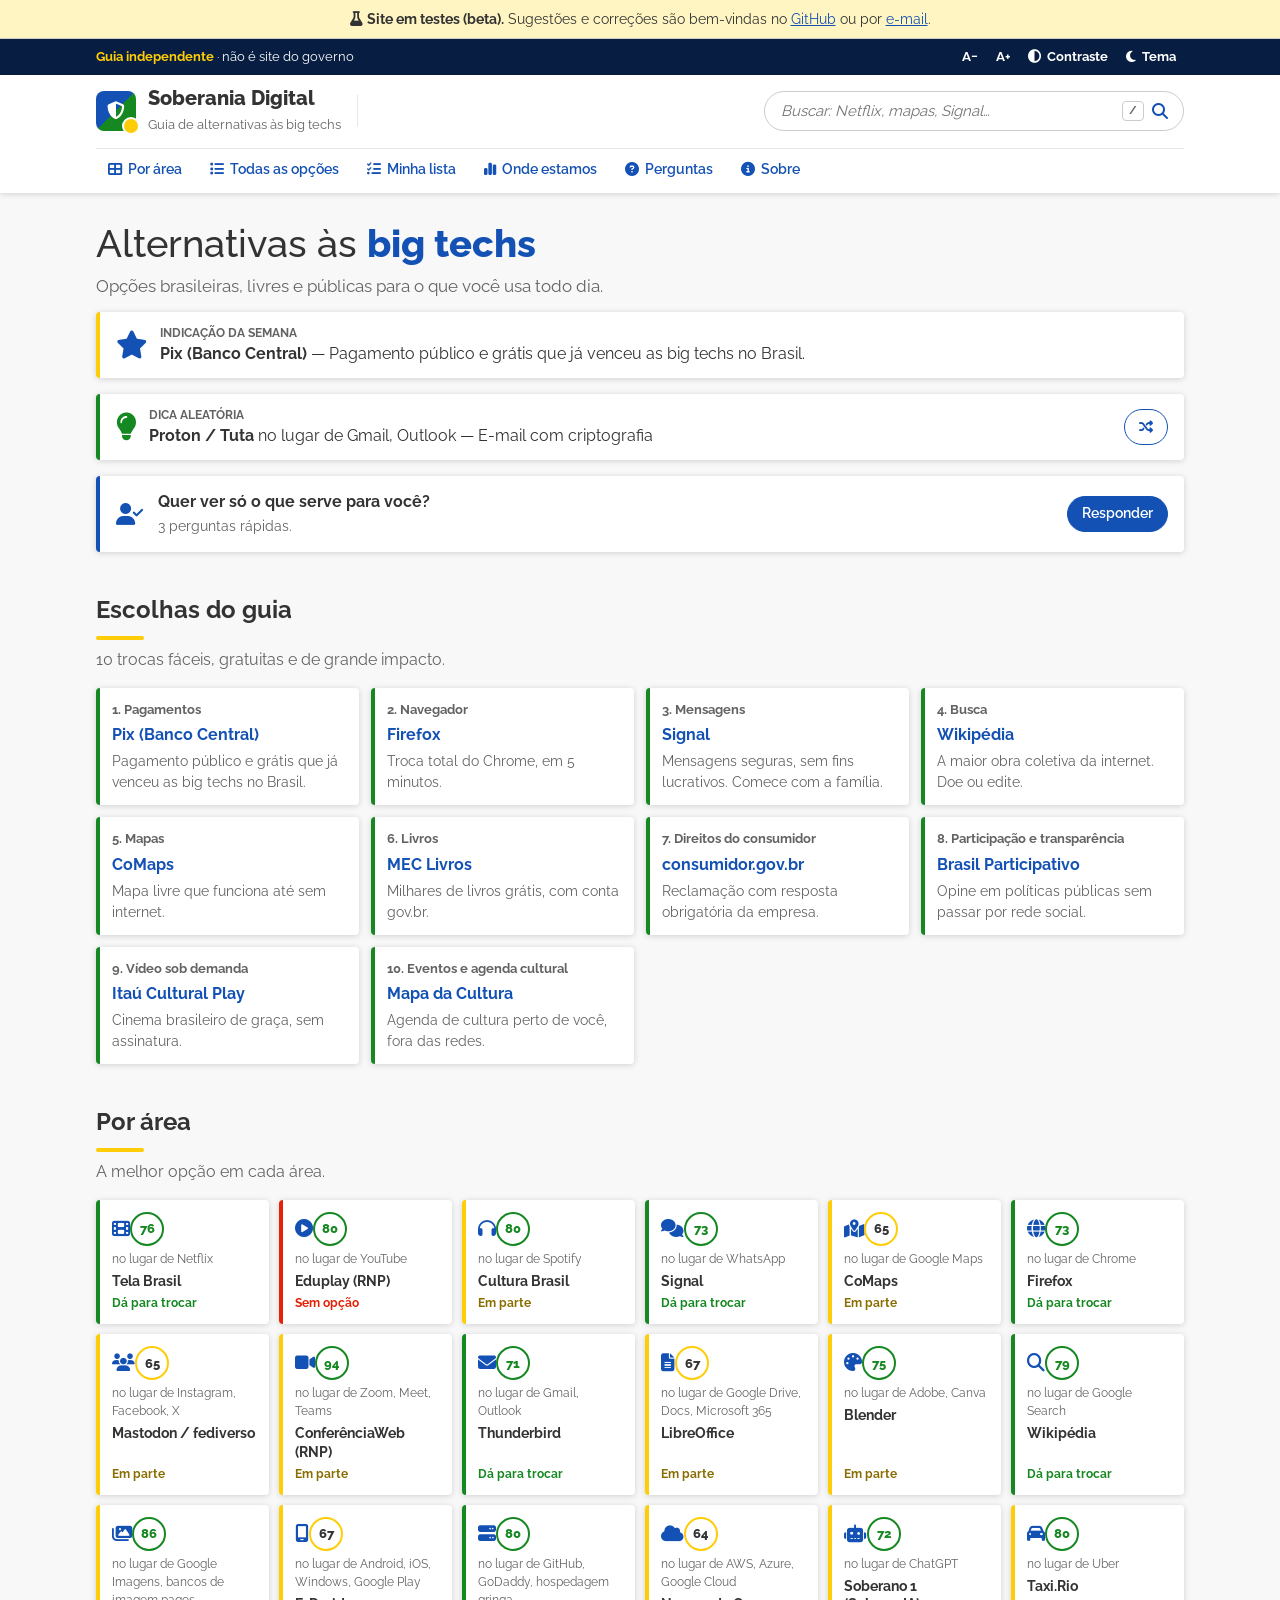
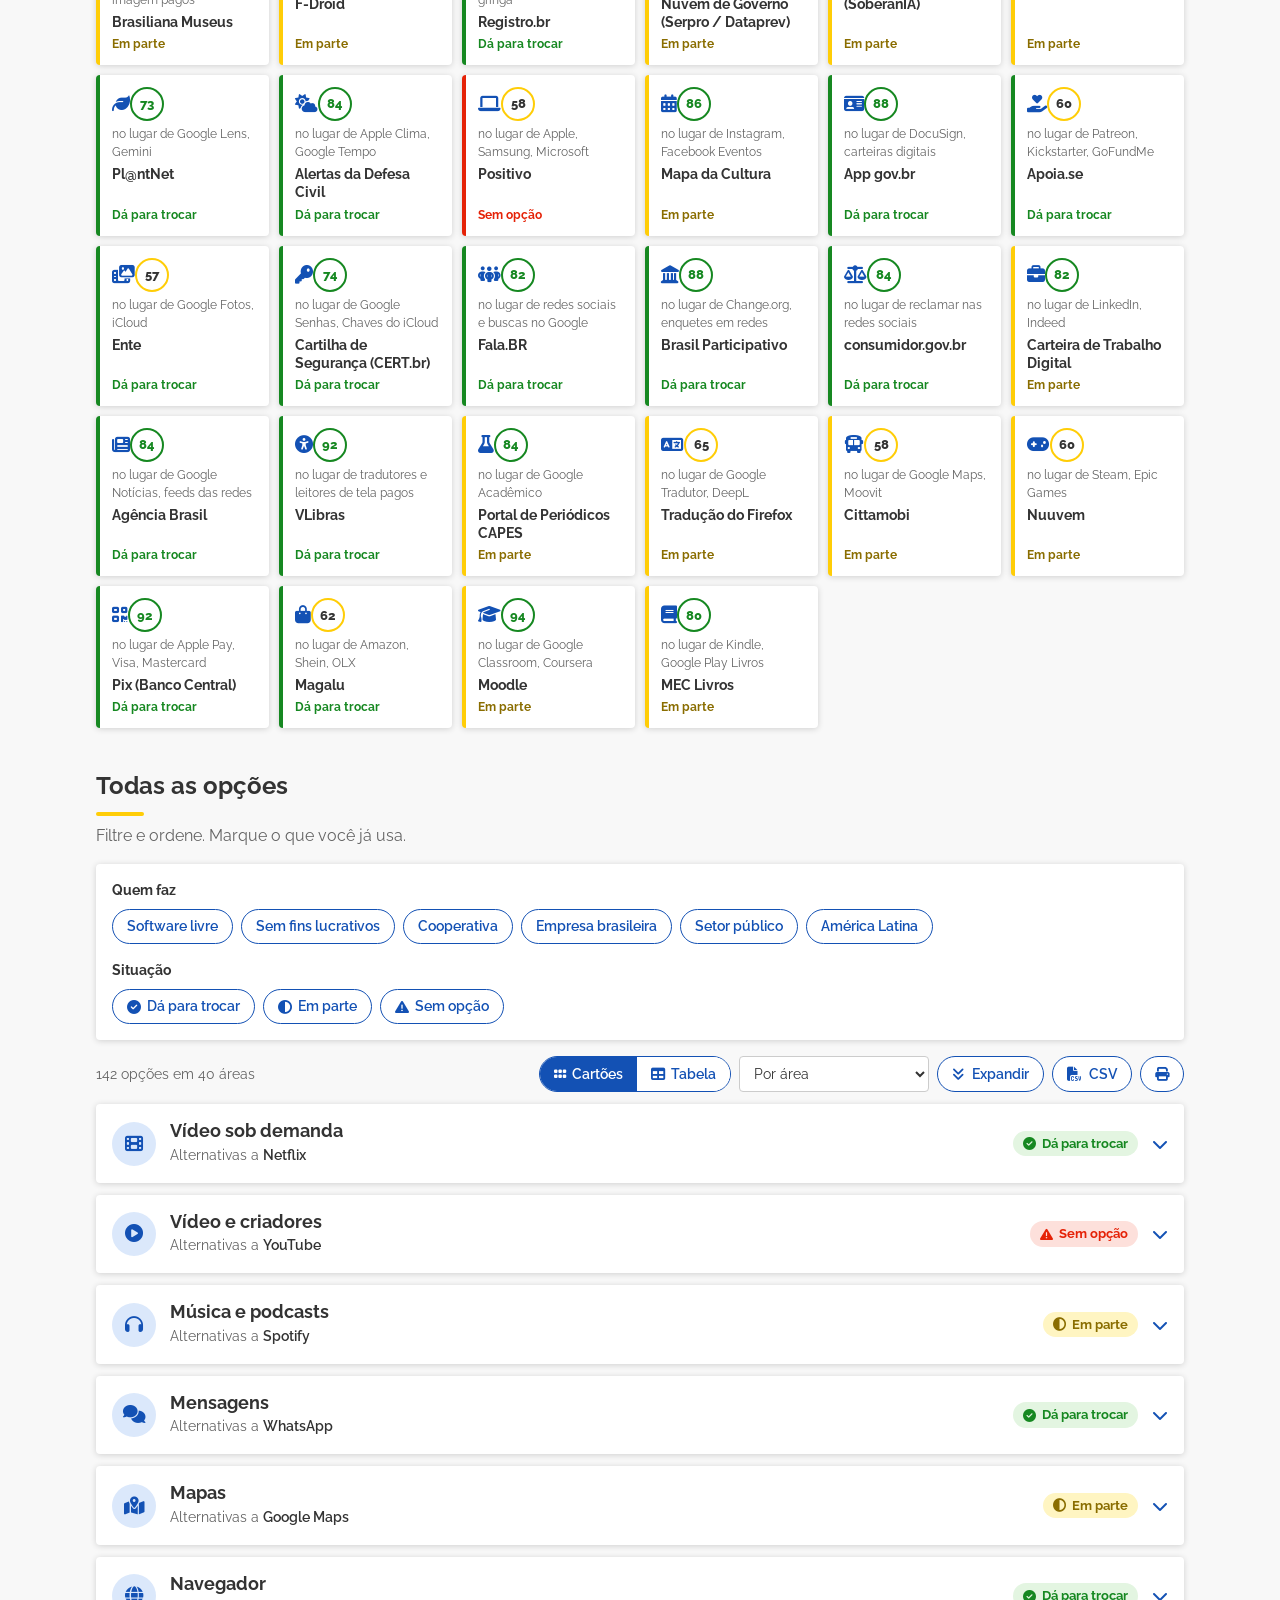
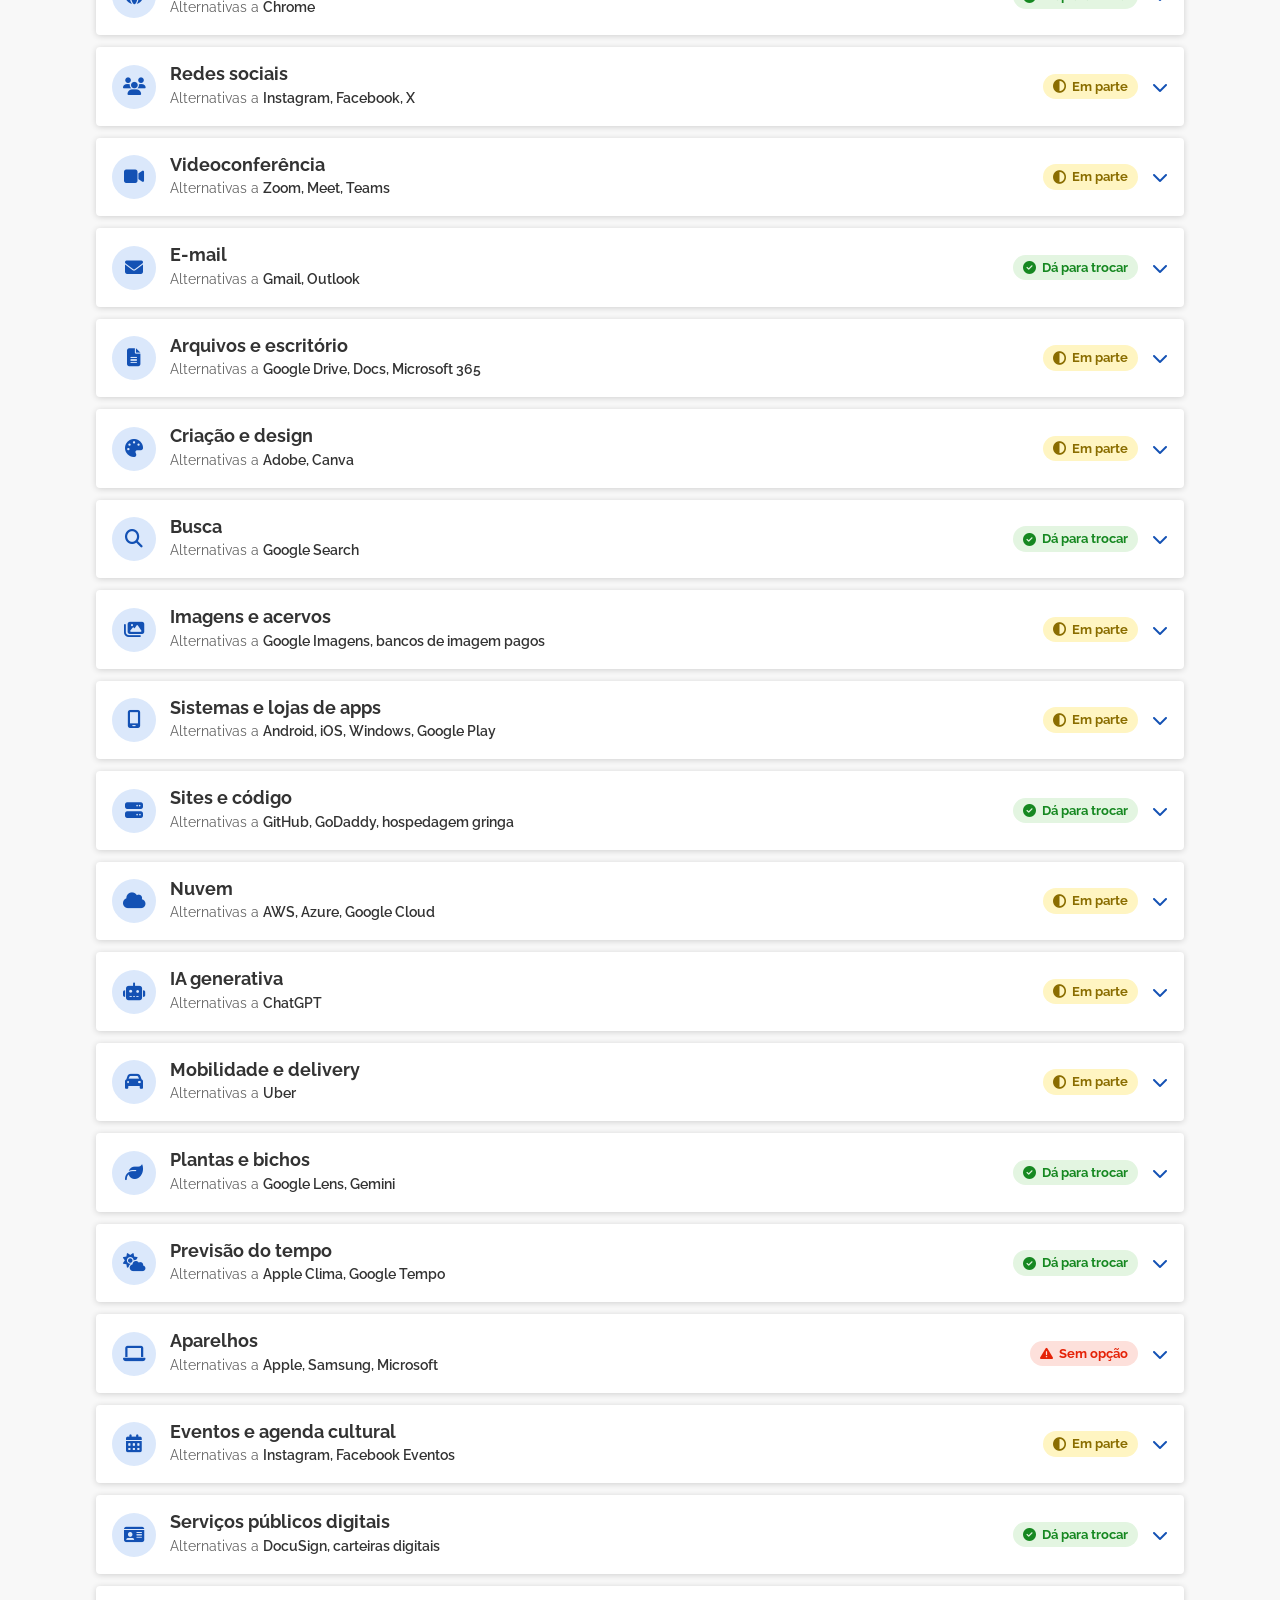
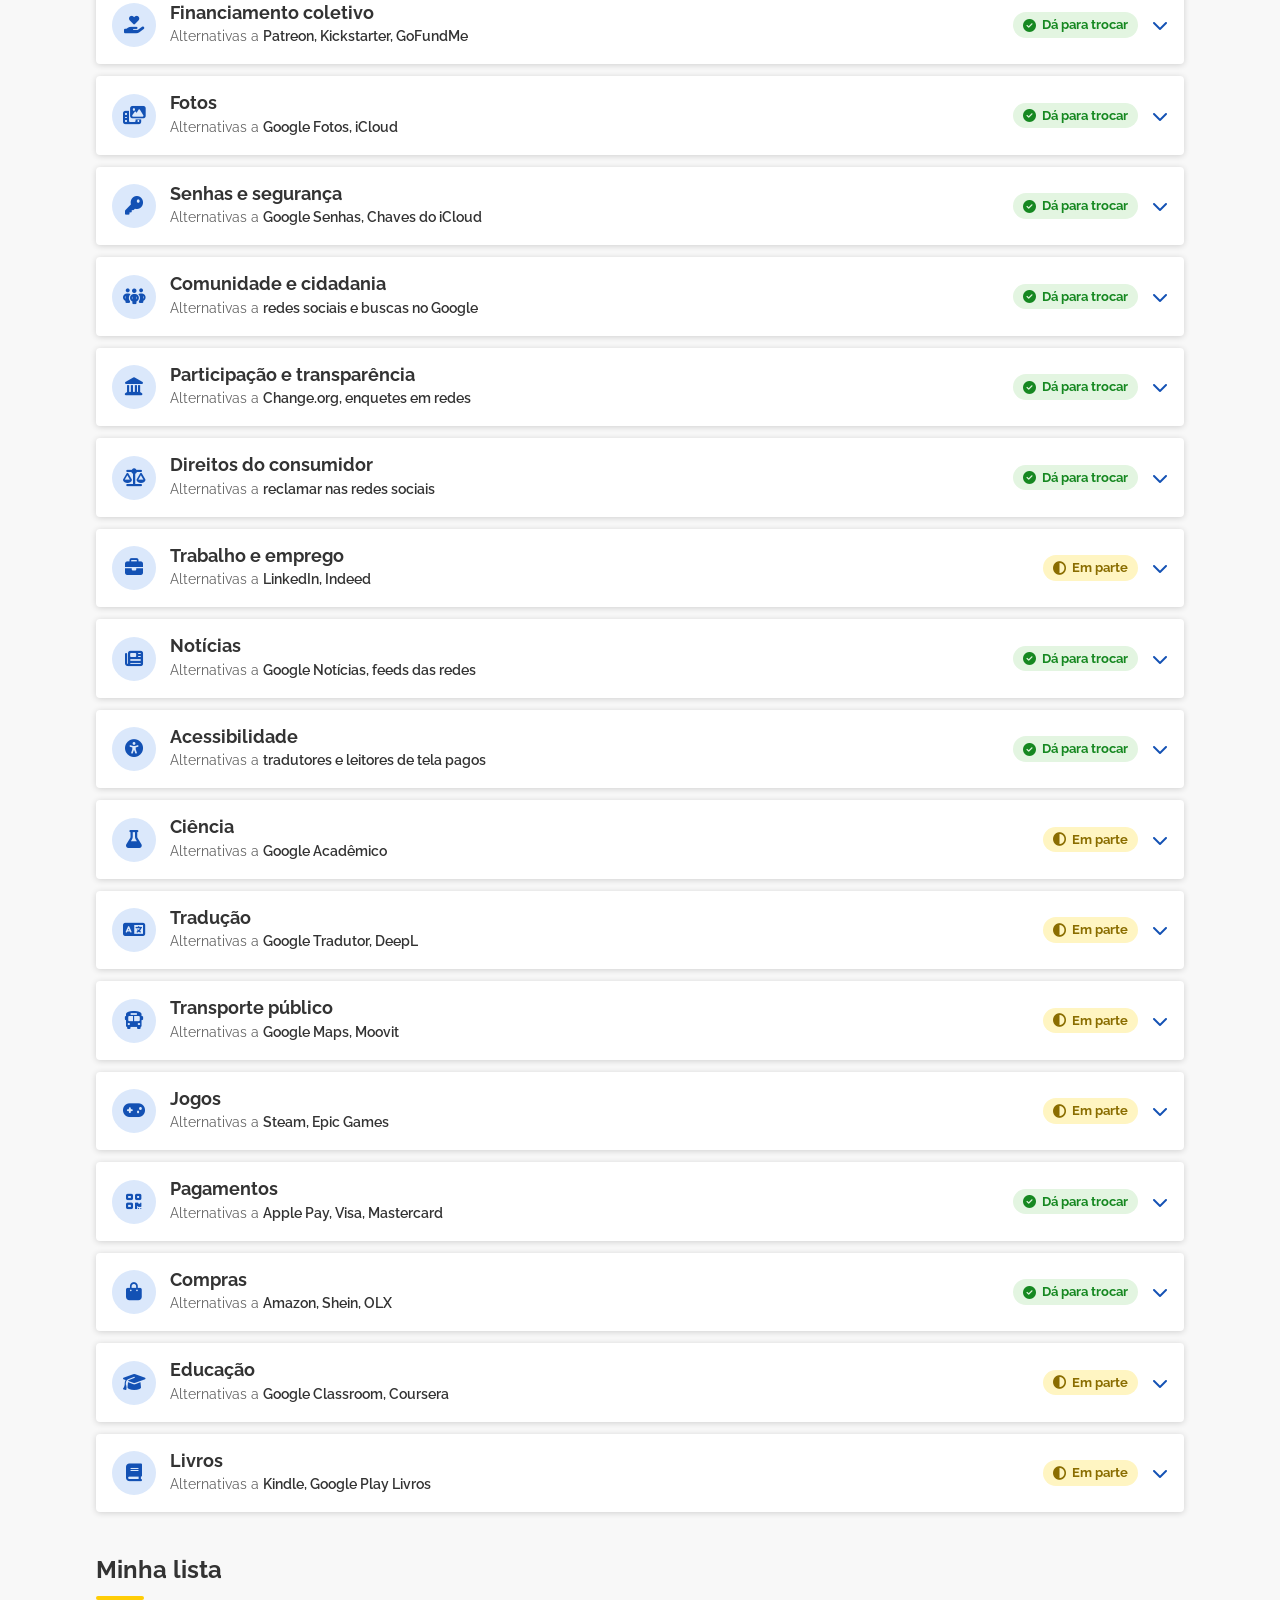
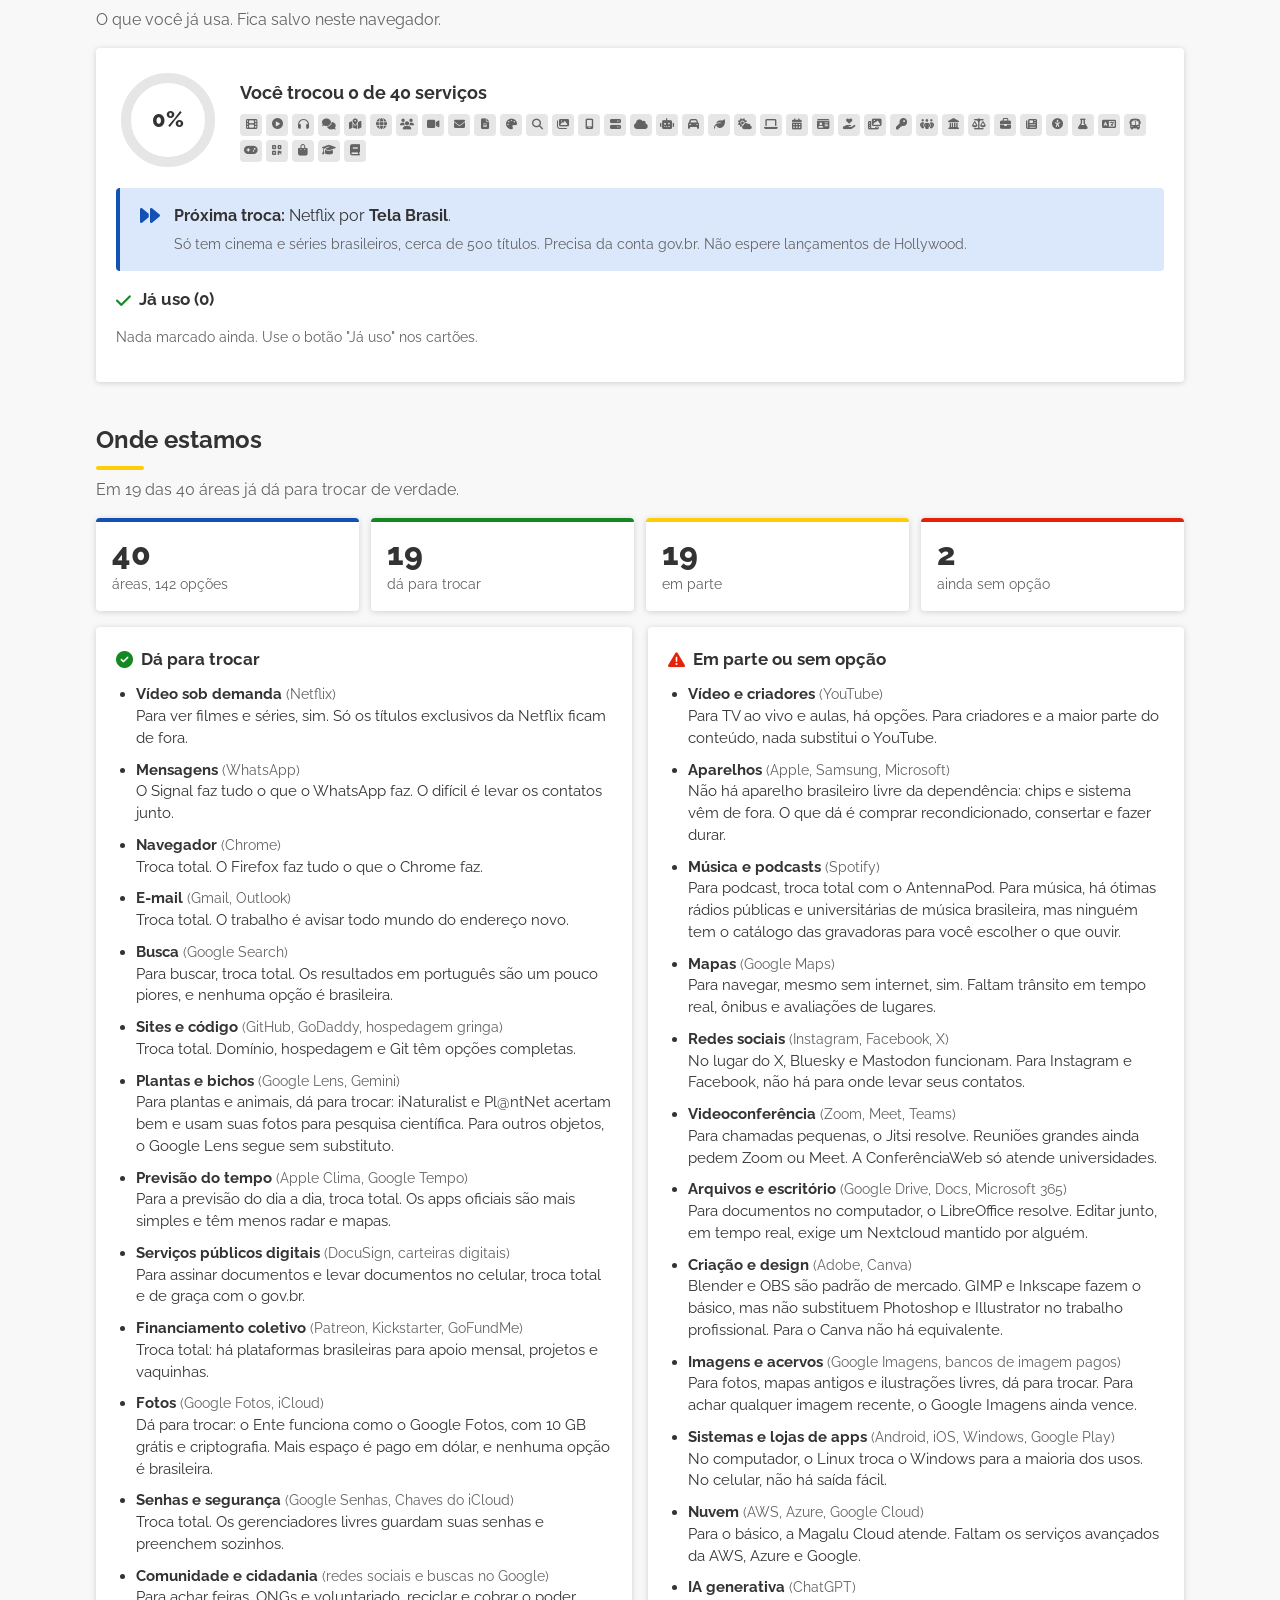
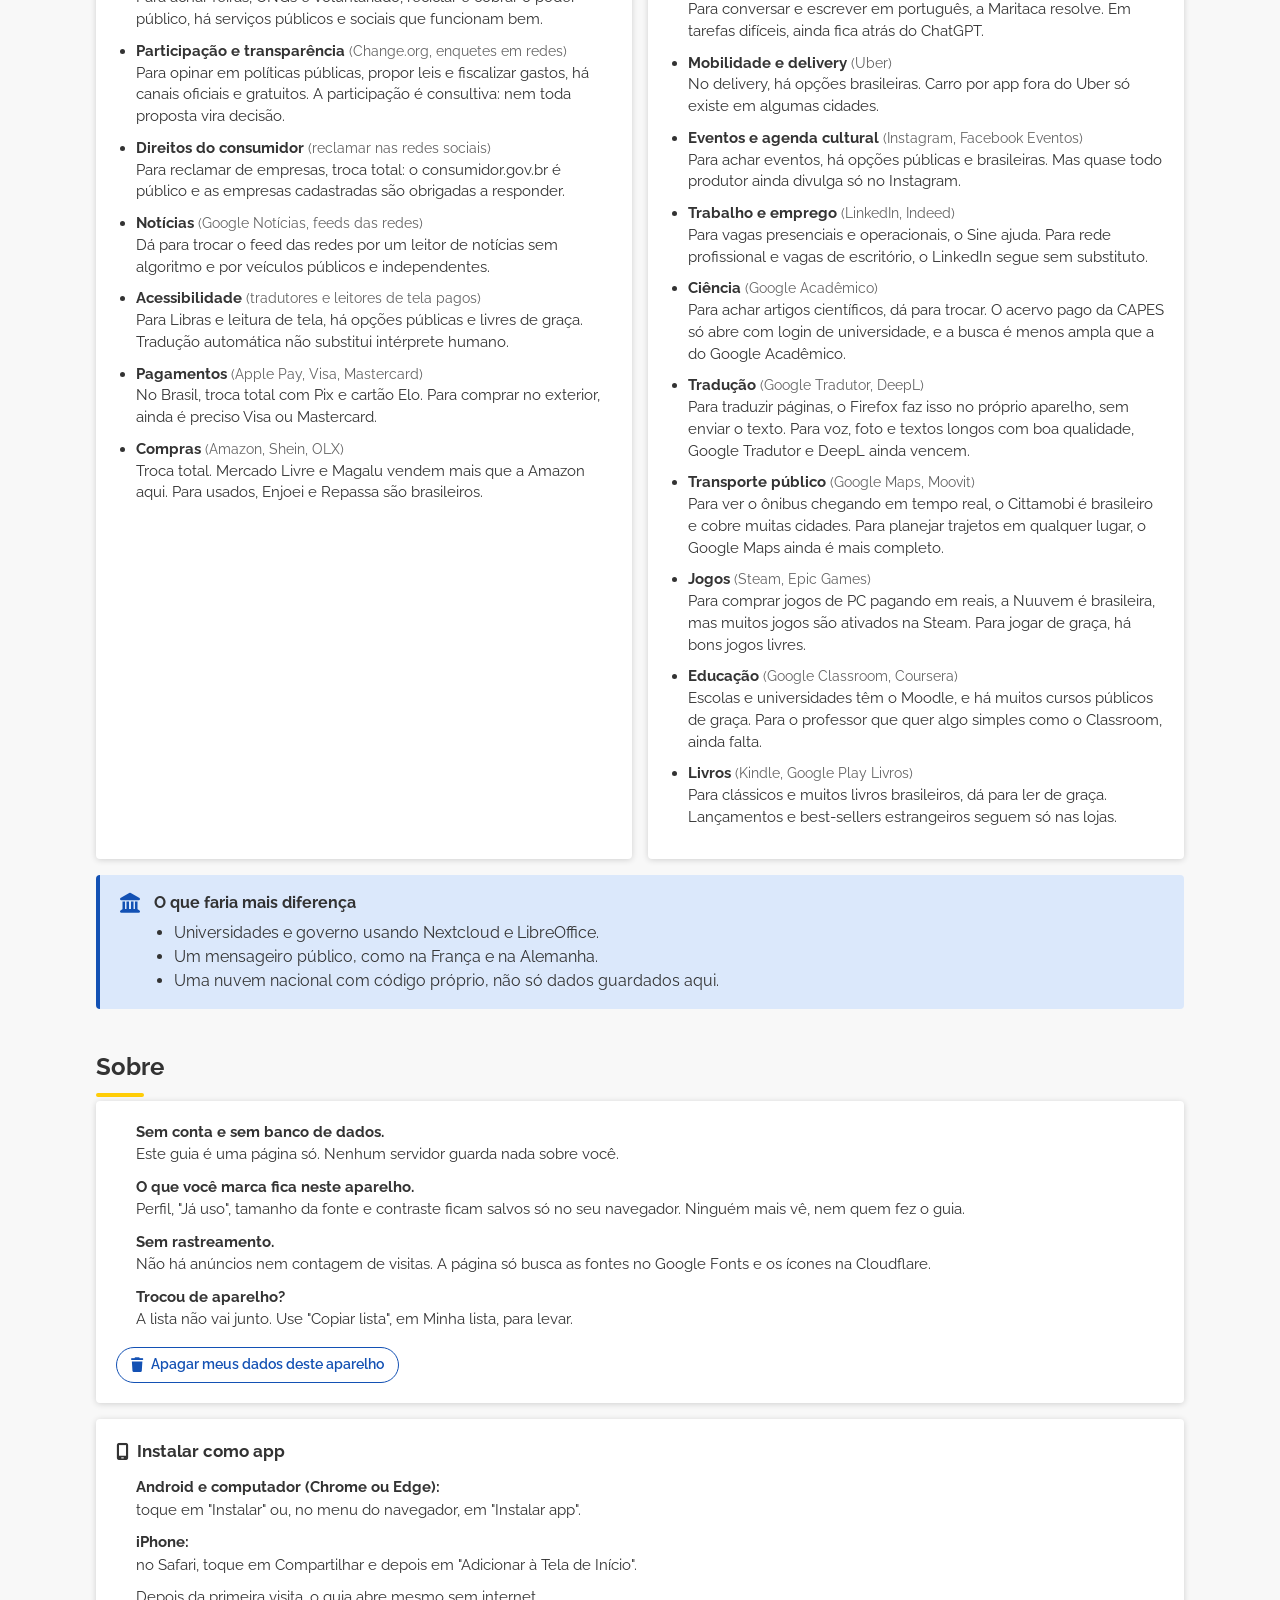
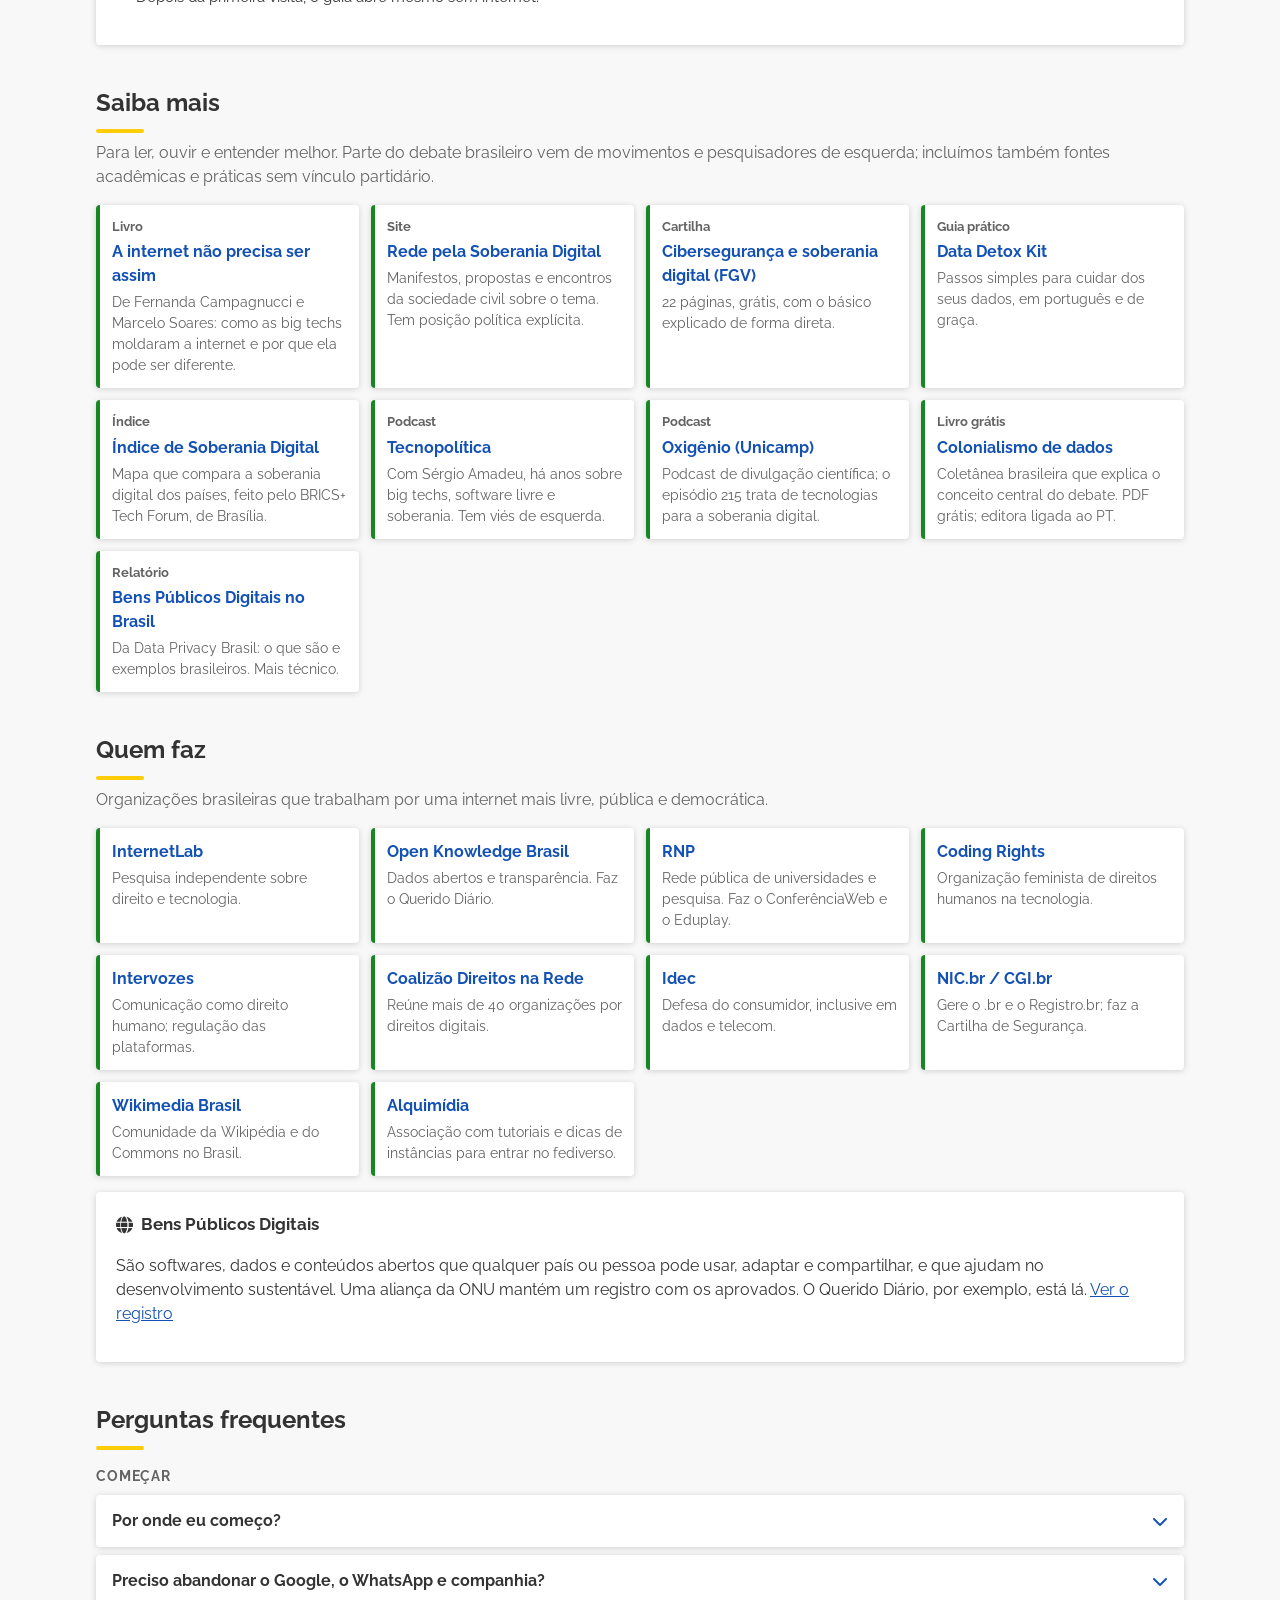
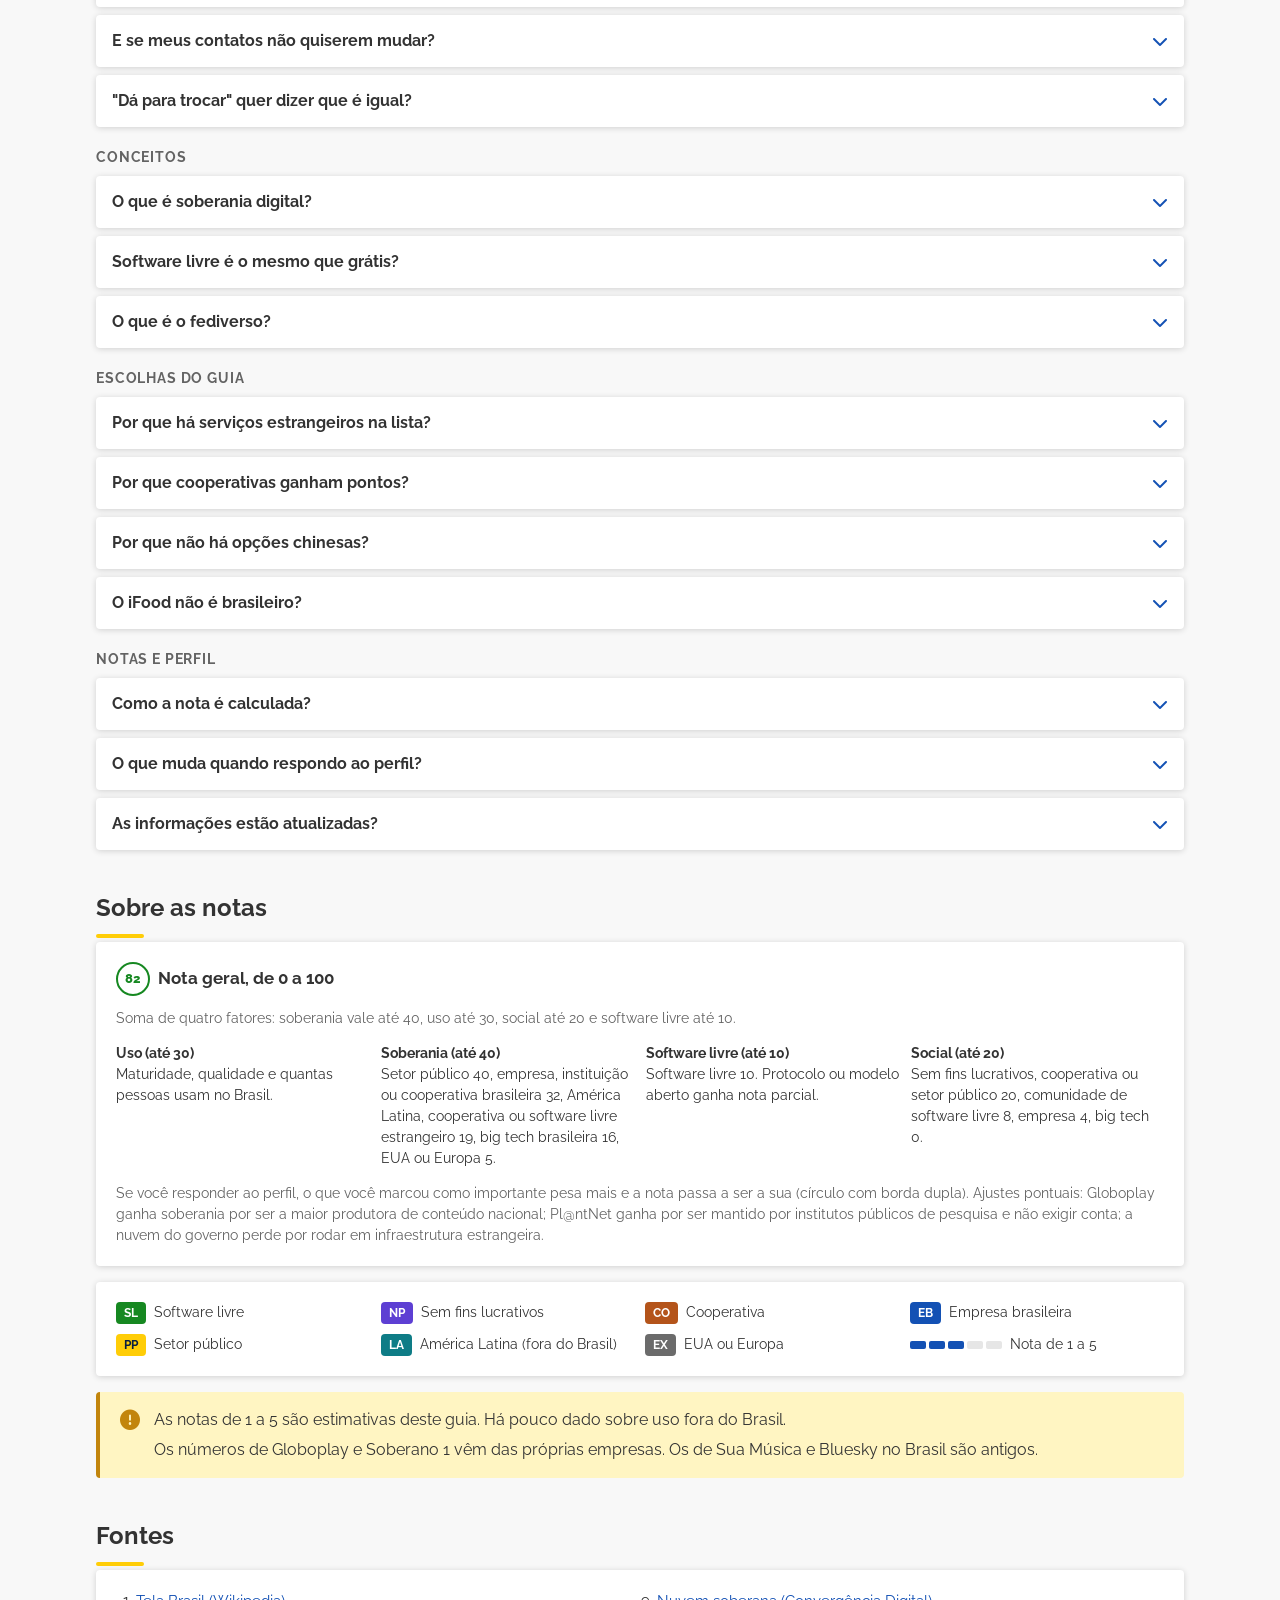
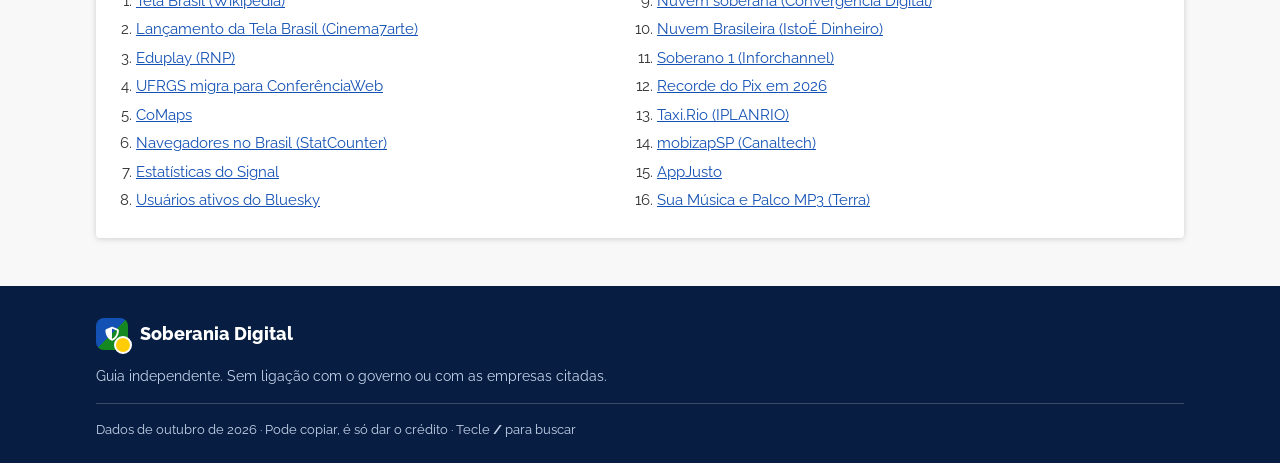
==== commit 796f3940: "Add alquimídia" ====
--- a/index.html
+++ b/index.html
@@ -785,6 +785,7 @@
       <a class="pick" href="https://idec.org.br" target="_blank" rel="noopener"><b>Idec</b><span>Defesa do consumidor, inclusive em dados e telecom.</span></a>
       <a class="pick" href="https://www.nic.br" target="_blank" rel="noopener"><b>NIC.br / CGI.br</b><span>Gere o .br e o Registro.br; faz a Cartilha de Segurança.</span></a>
       <a class="pick" href="https://wmnobrasil.org" target="_blank" rel="noopener"><b>Wikimedia Brasil</b><span>Comunidade da Wikipédia e do Commons no Brasil.</span></a>
+      <a class="pick" href="https://alquimidia.org/fediverso/" target="_blank" rel="noopener"><b>Alquimídia</b><span>Associação com tutoriais e dicas de instâncias para entrar no fediverso.</span></a>
     </div>
     <div class="card" style="margin-top:16px">
       <h3><i class="fa-solid fa-globe"></i> Bens Públicos Digitais</h3>
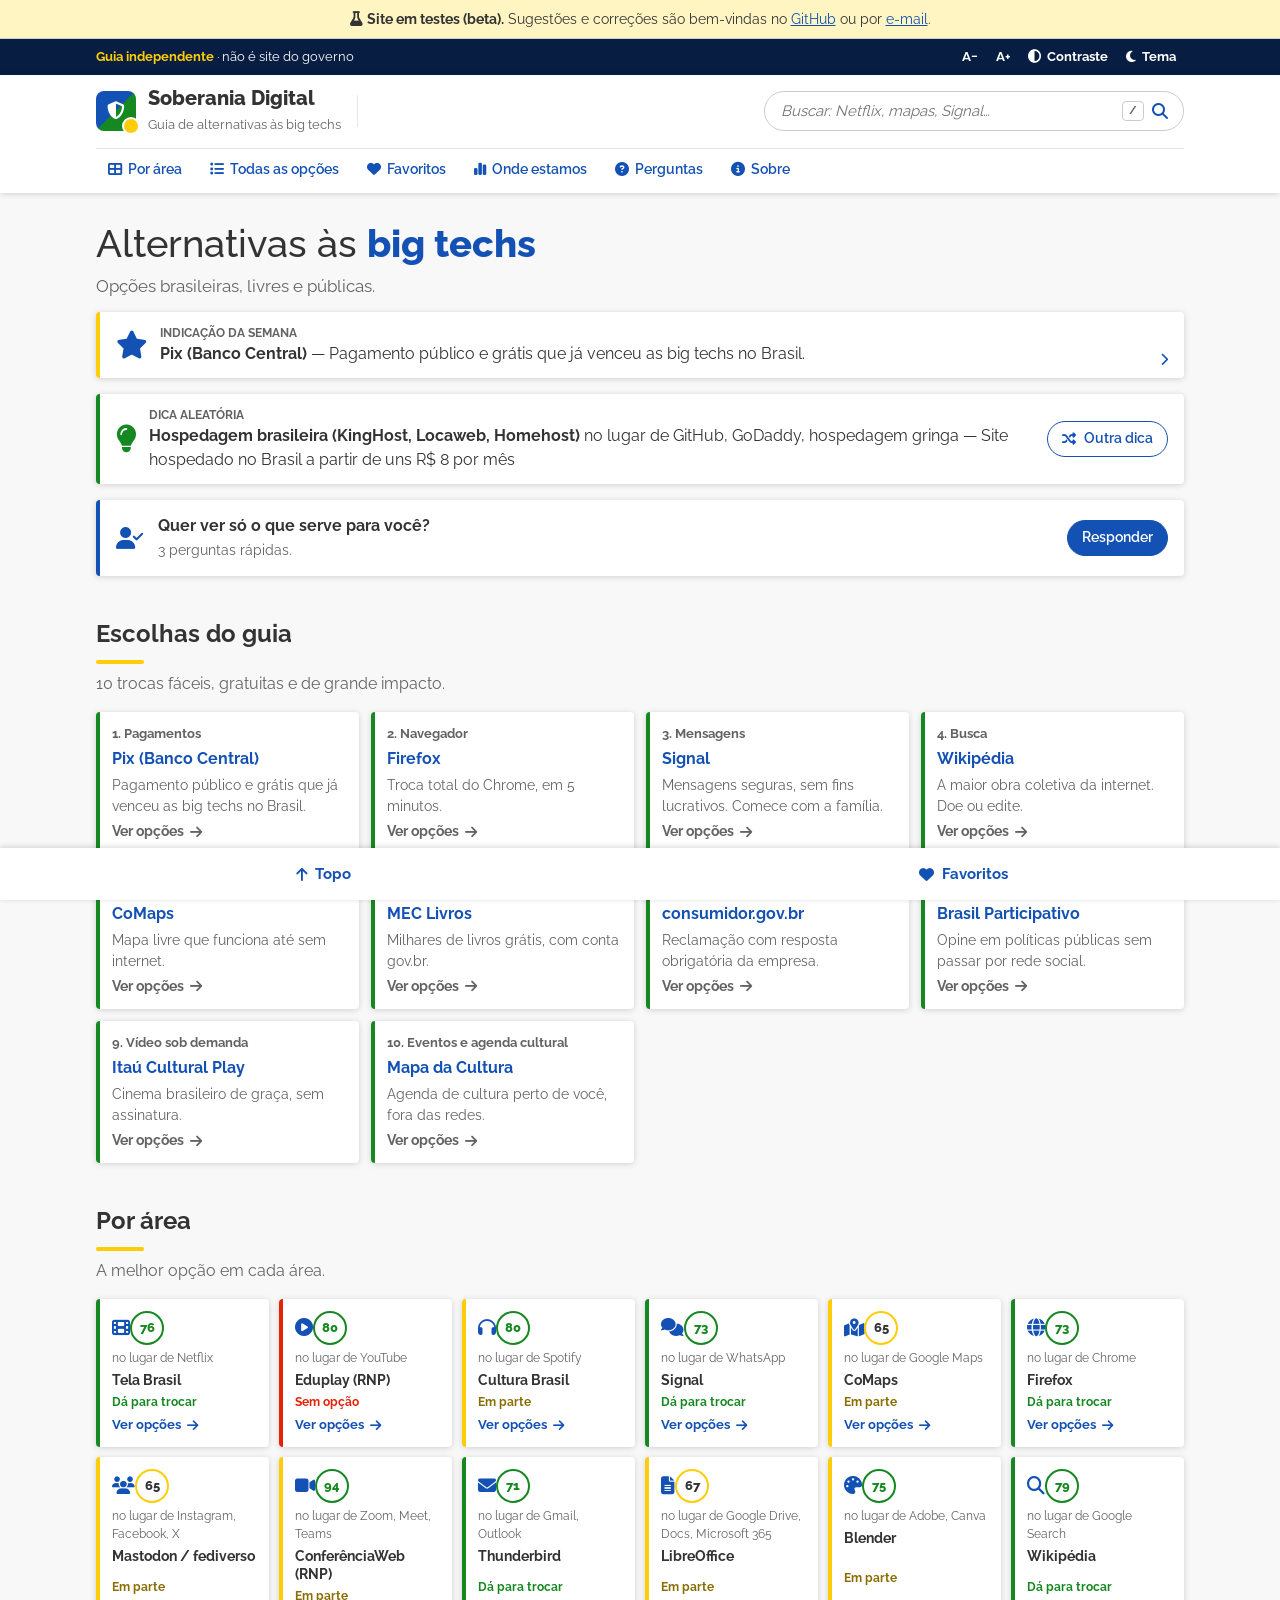
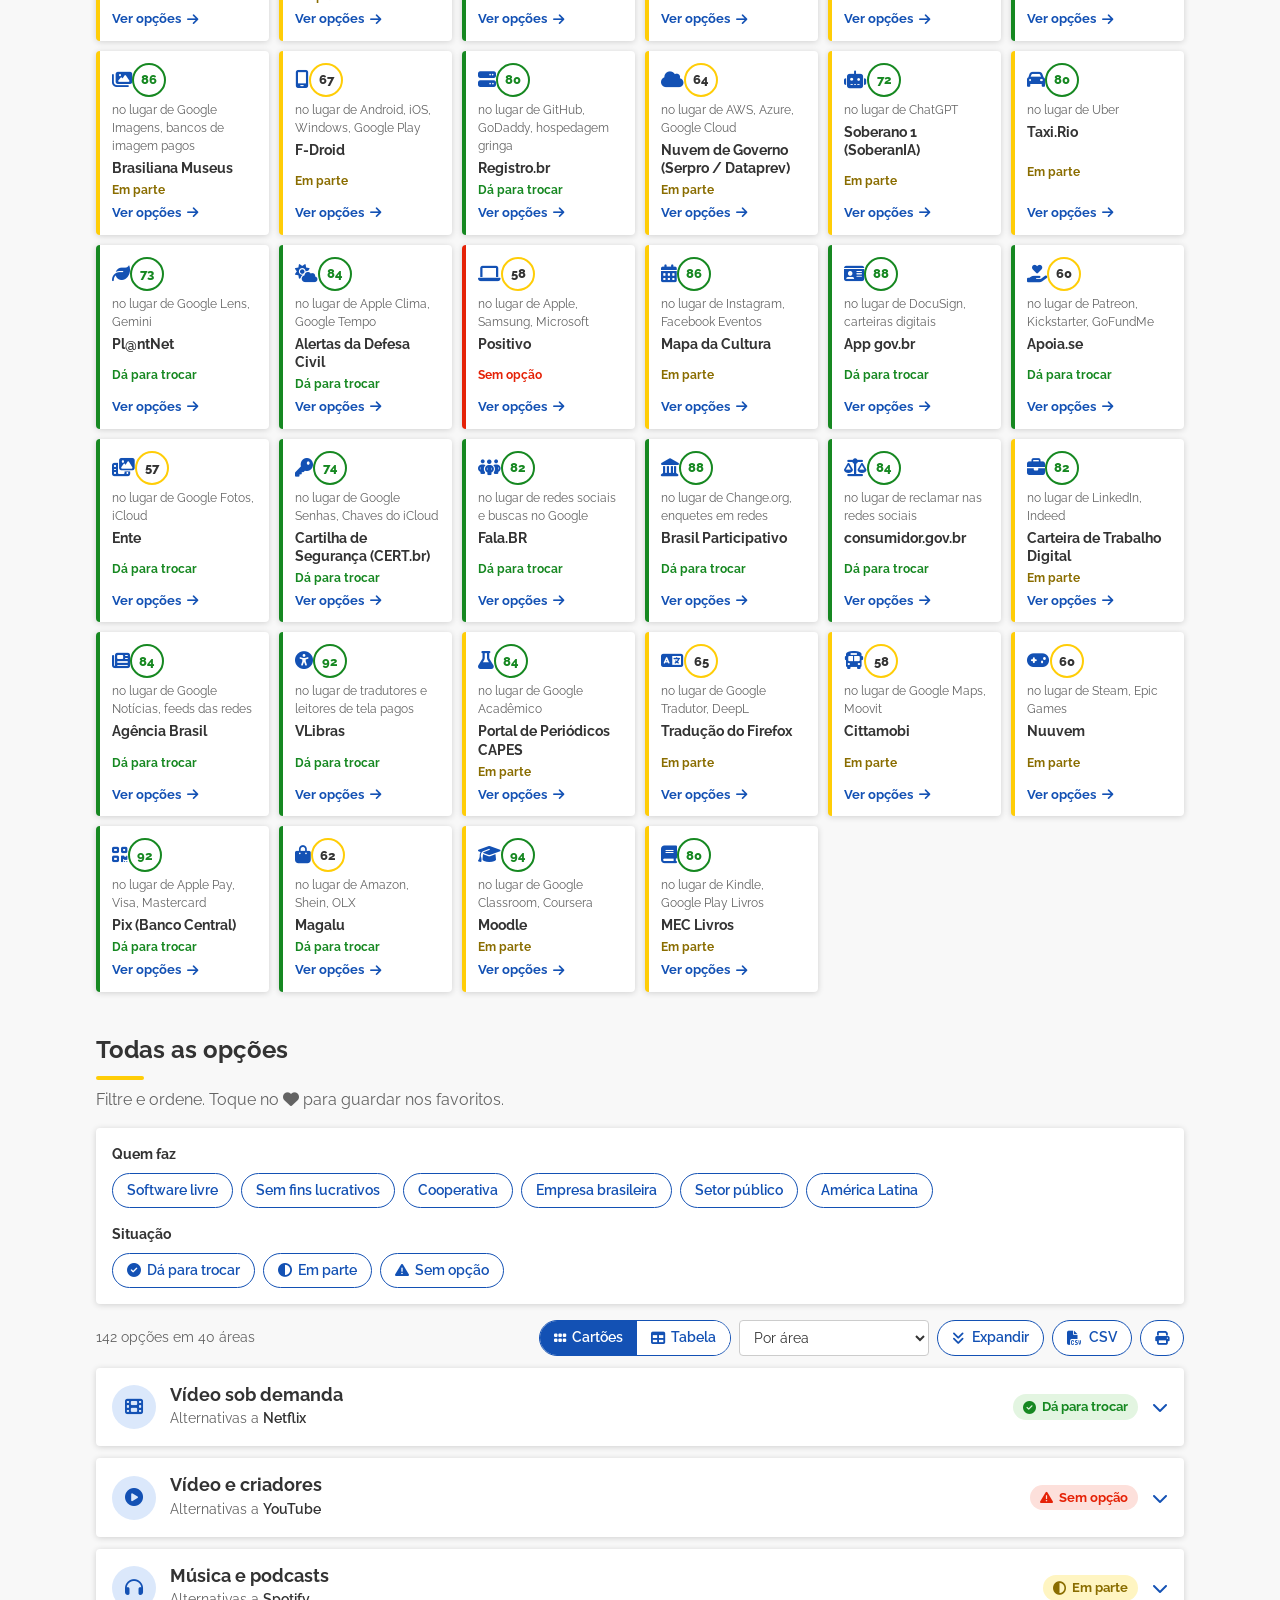
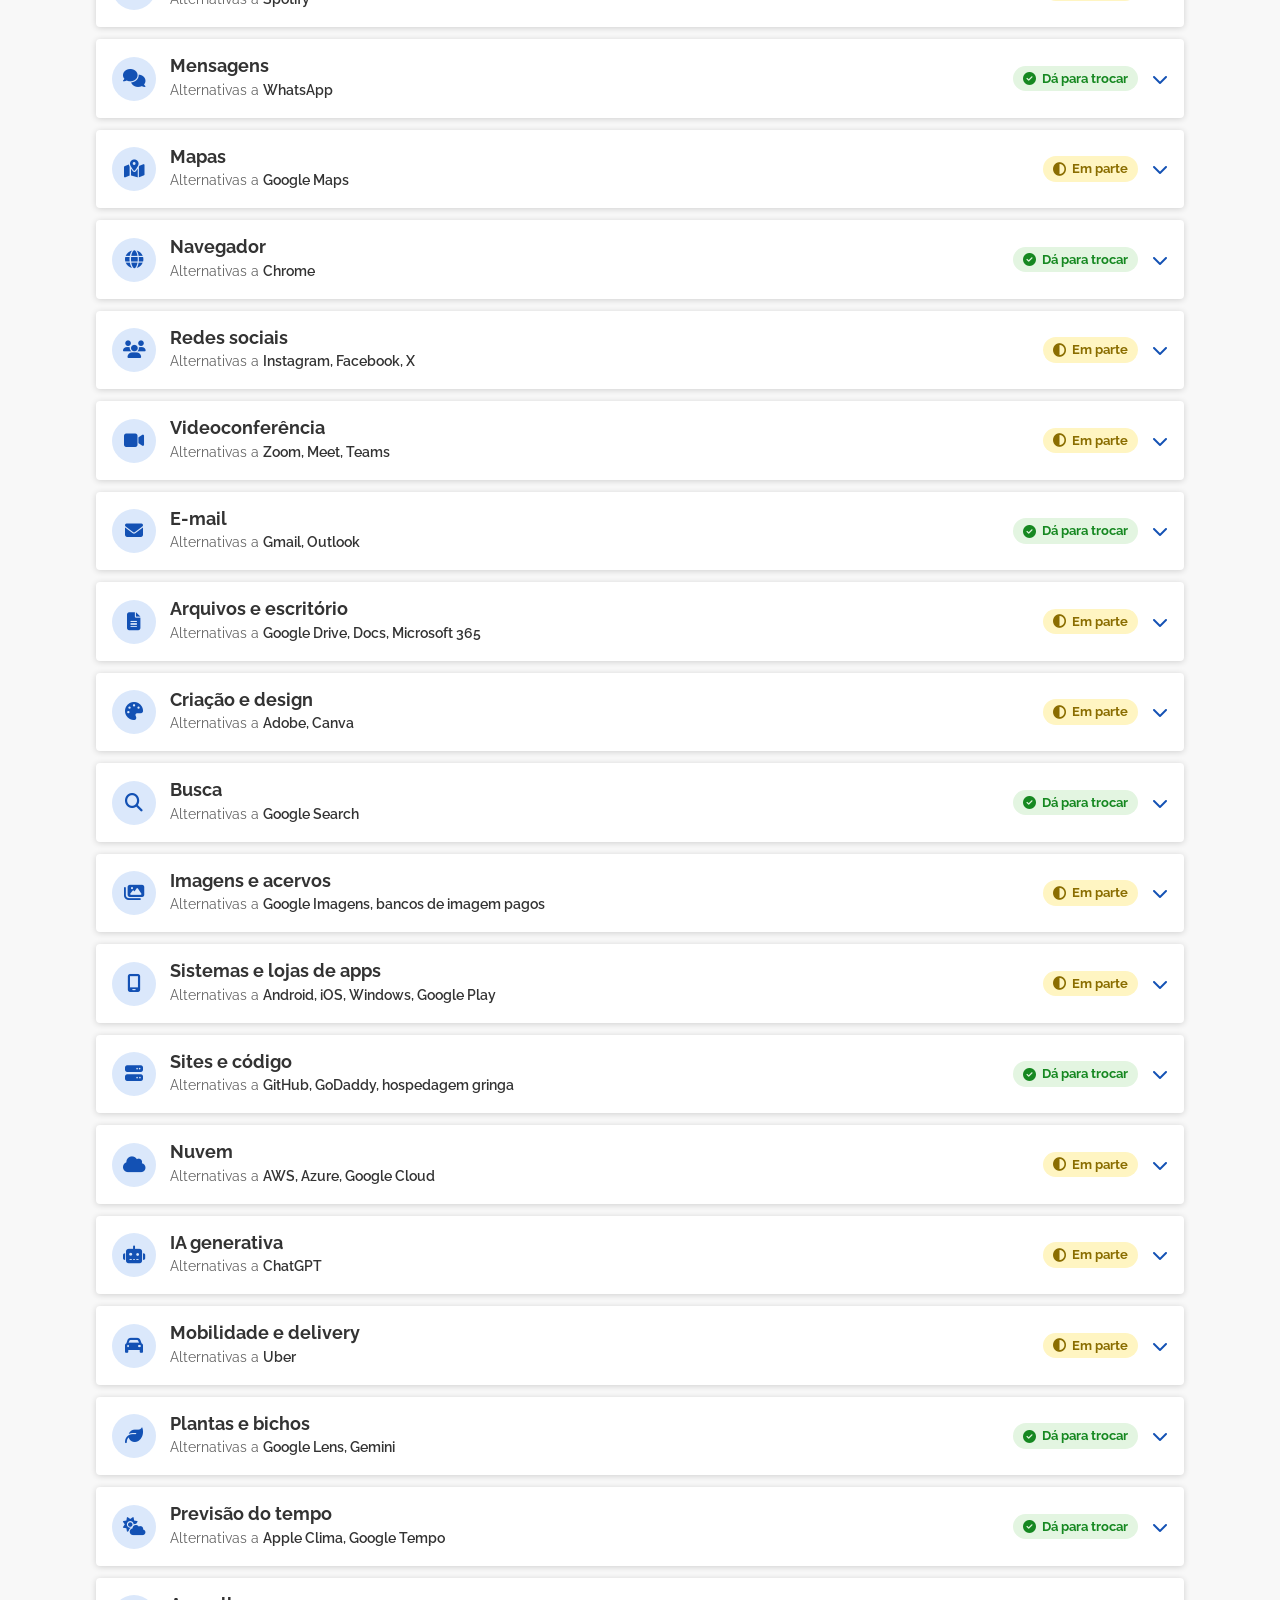
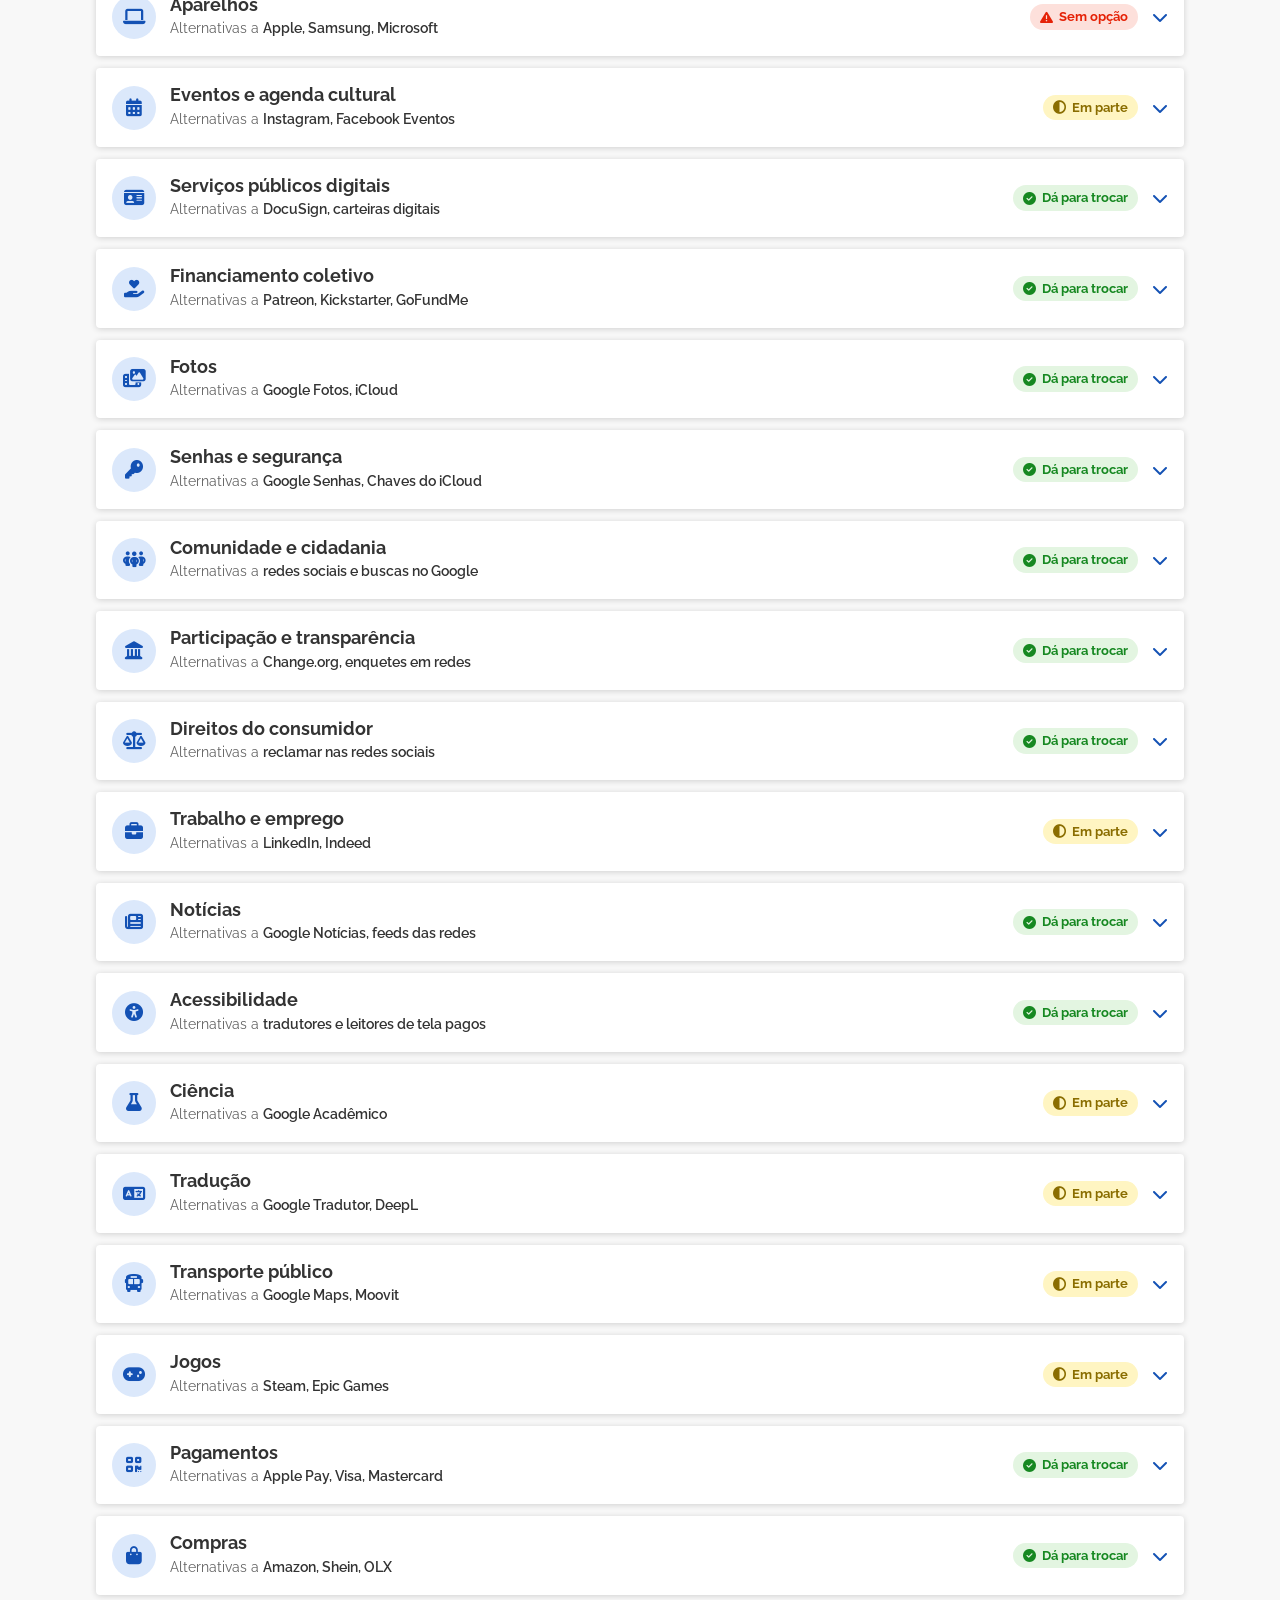
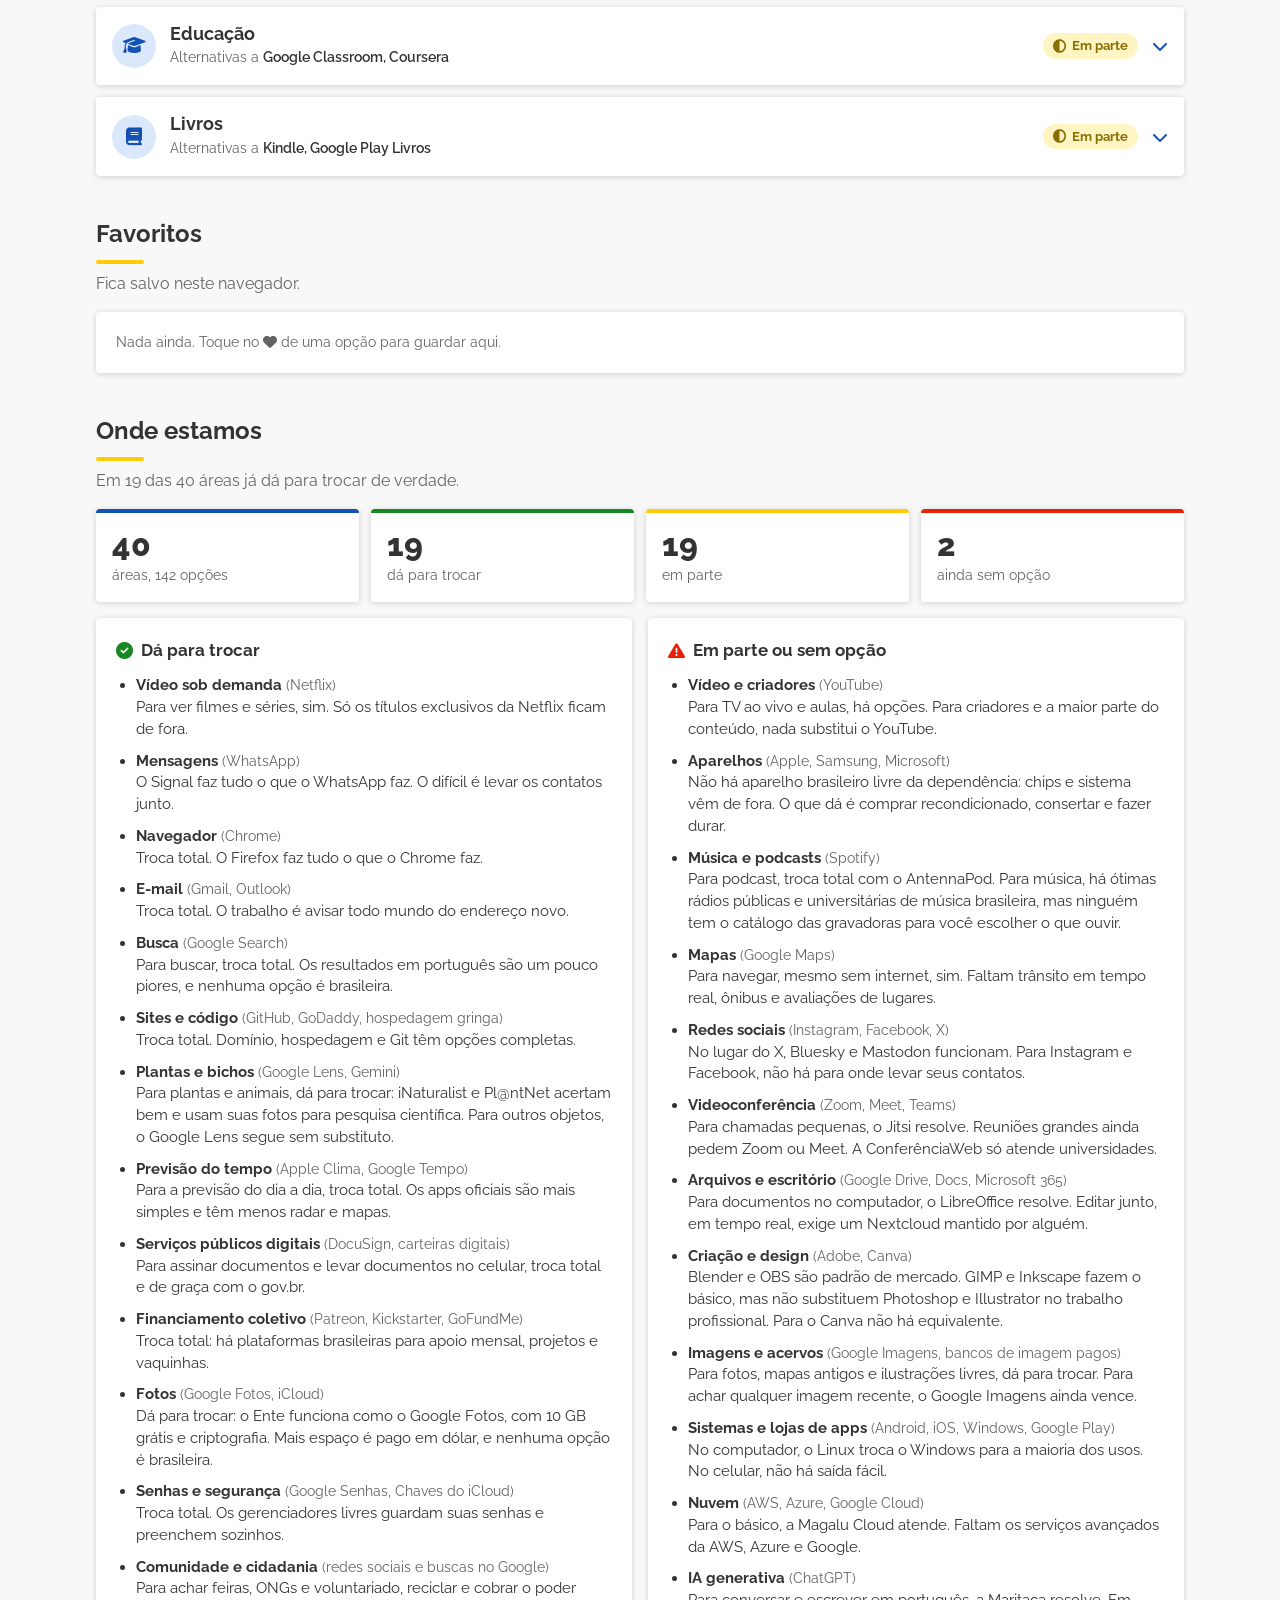
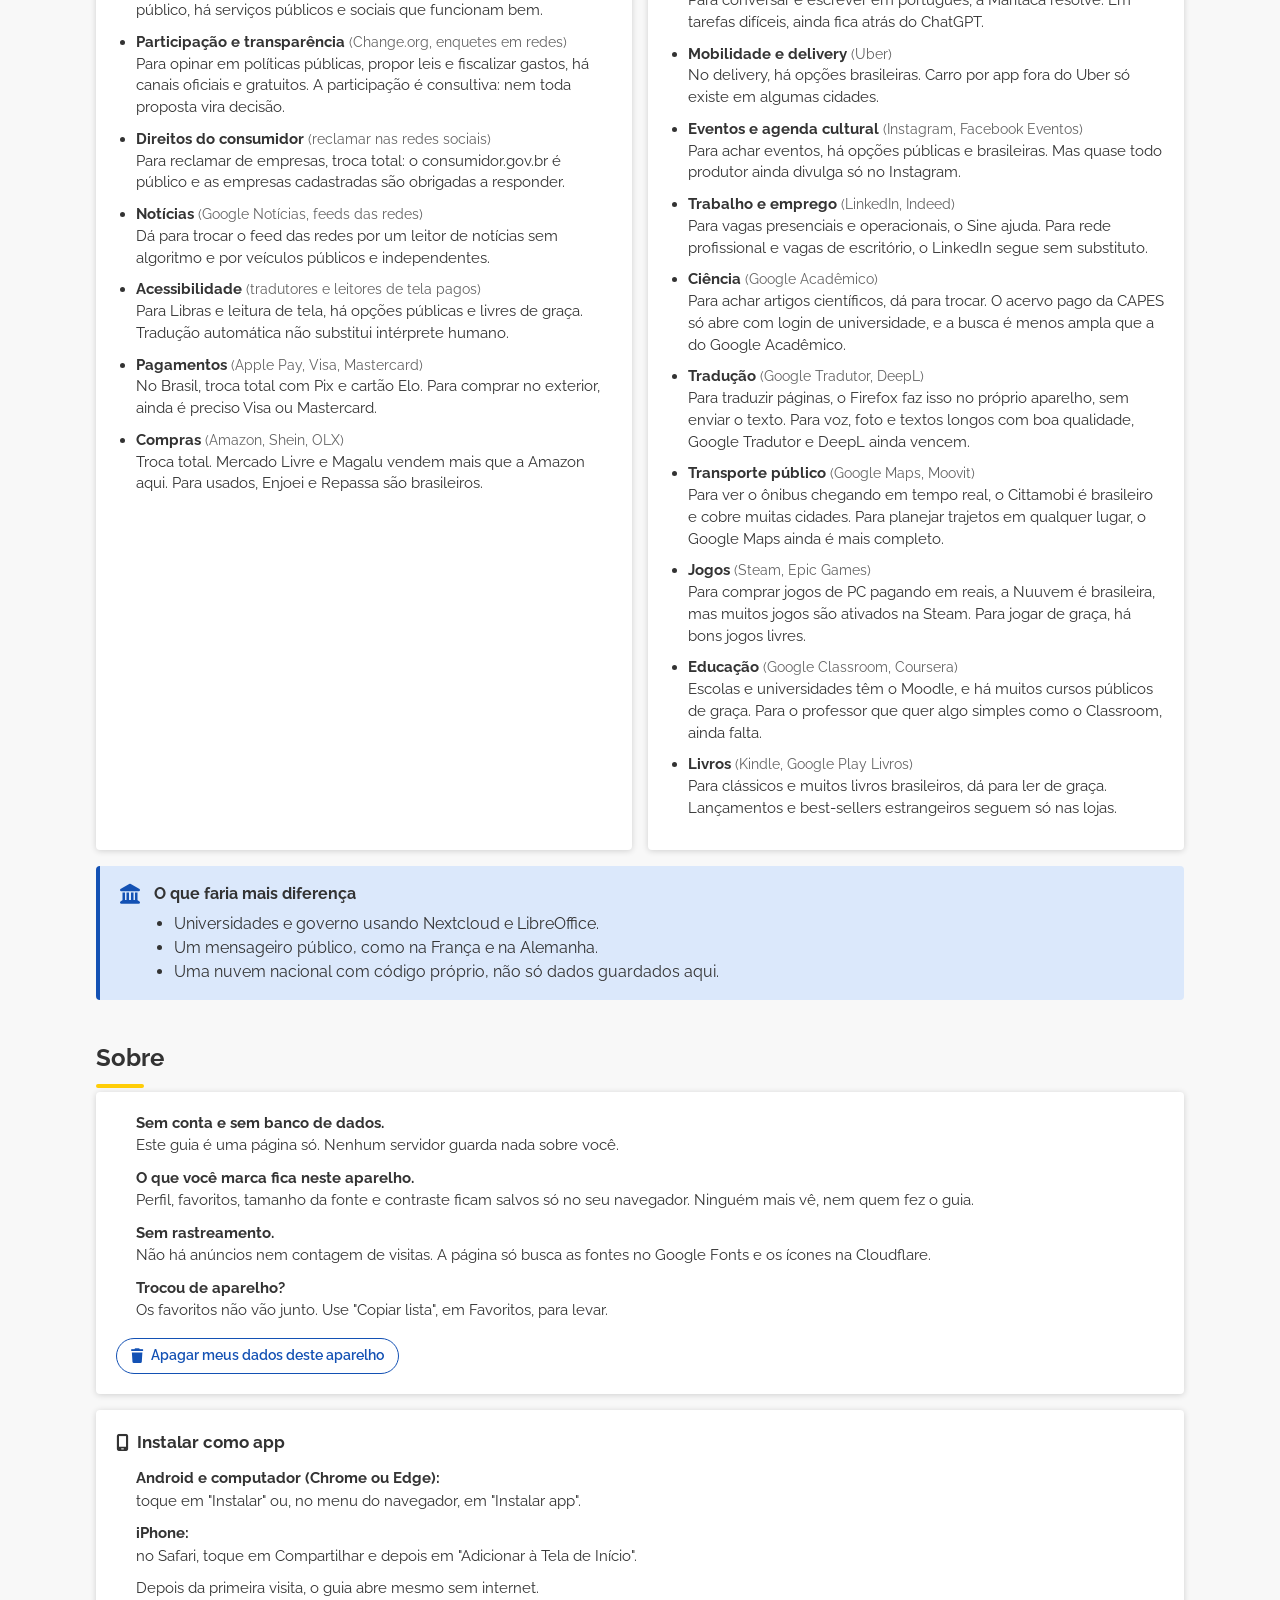
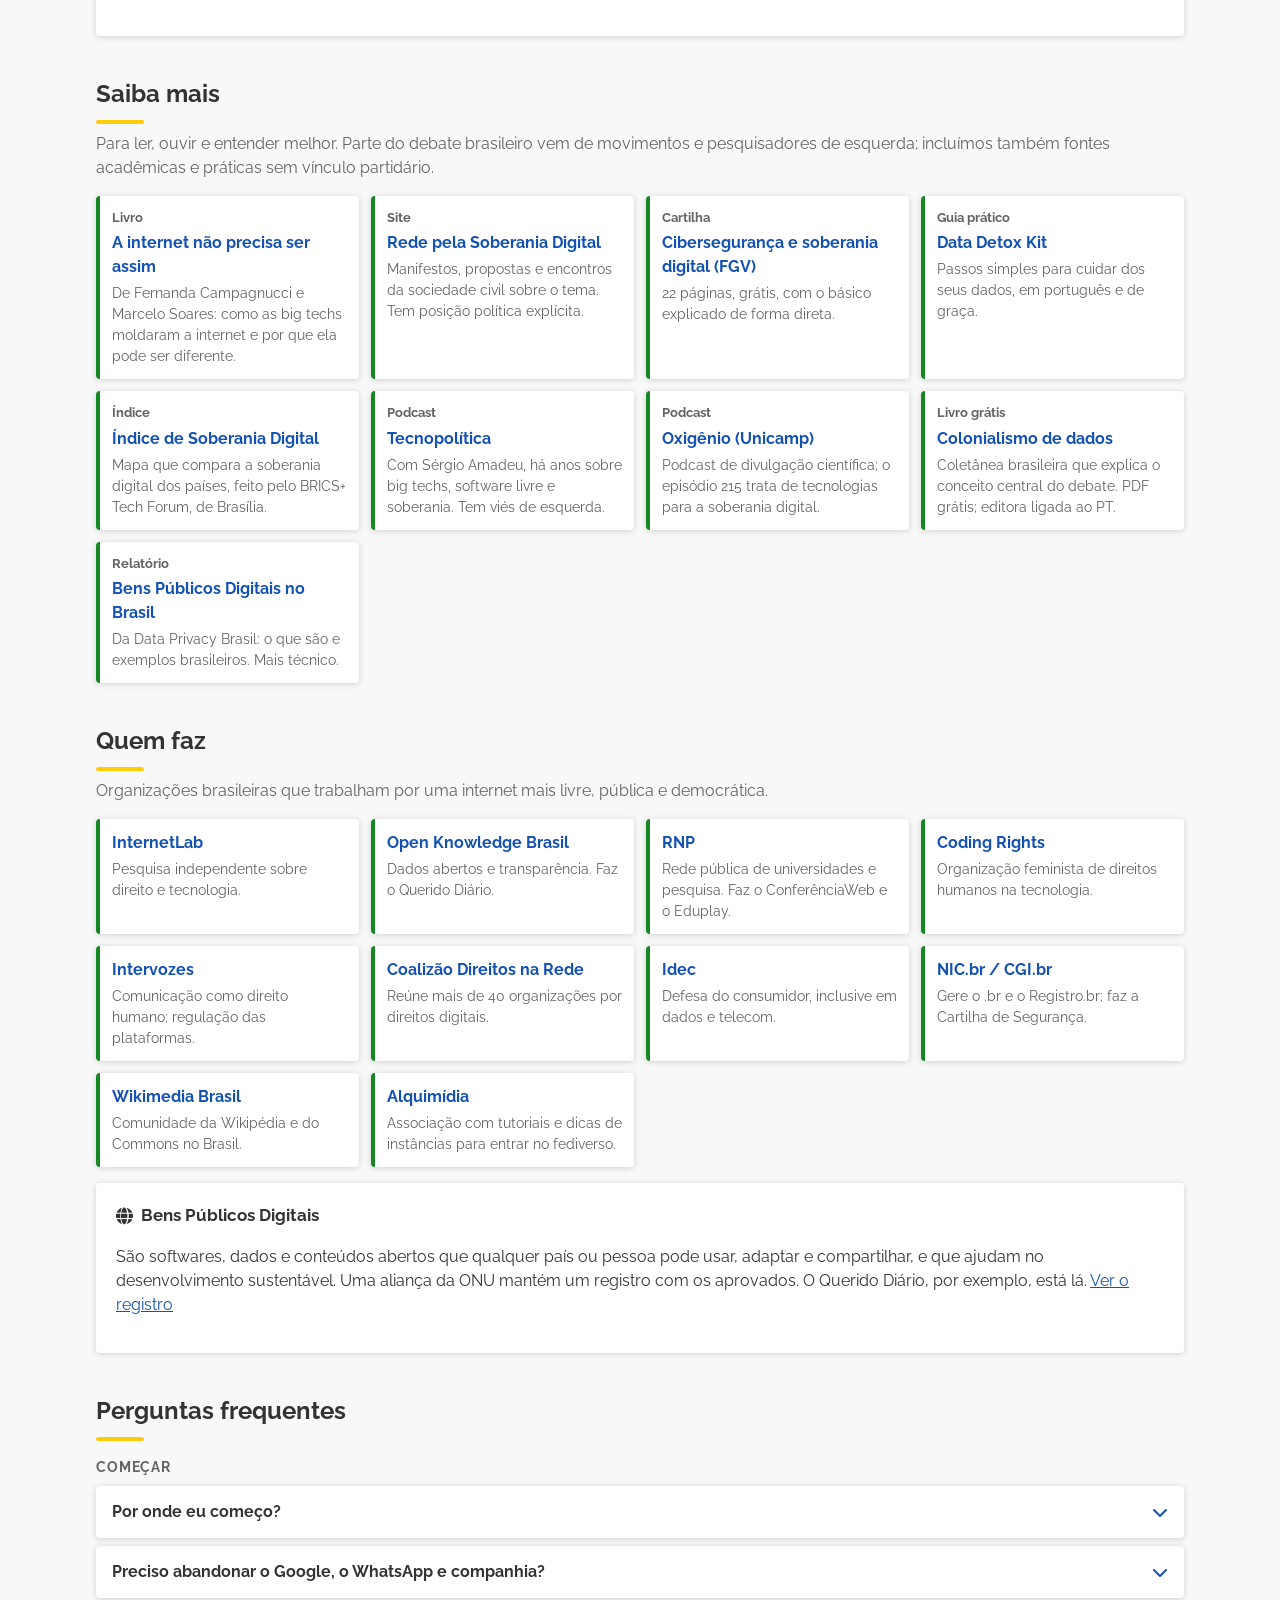
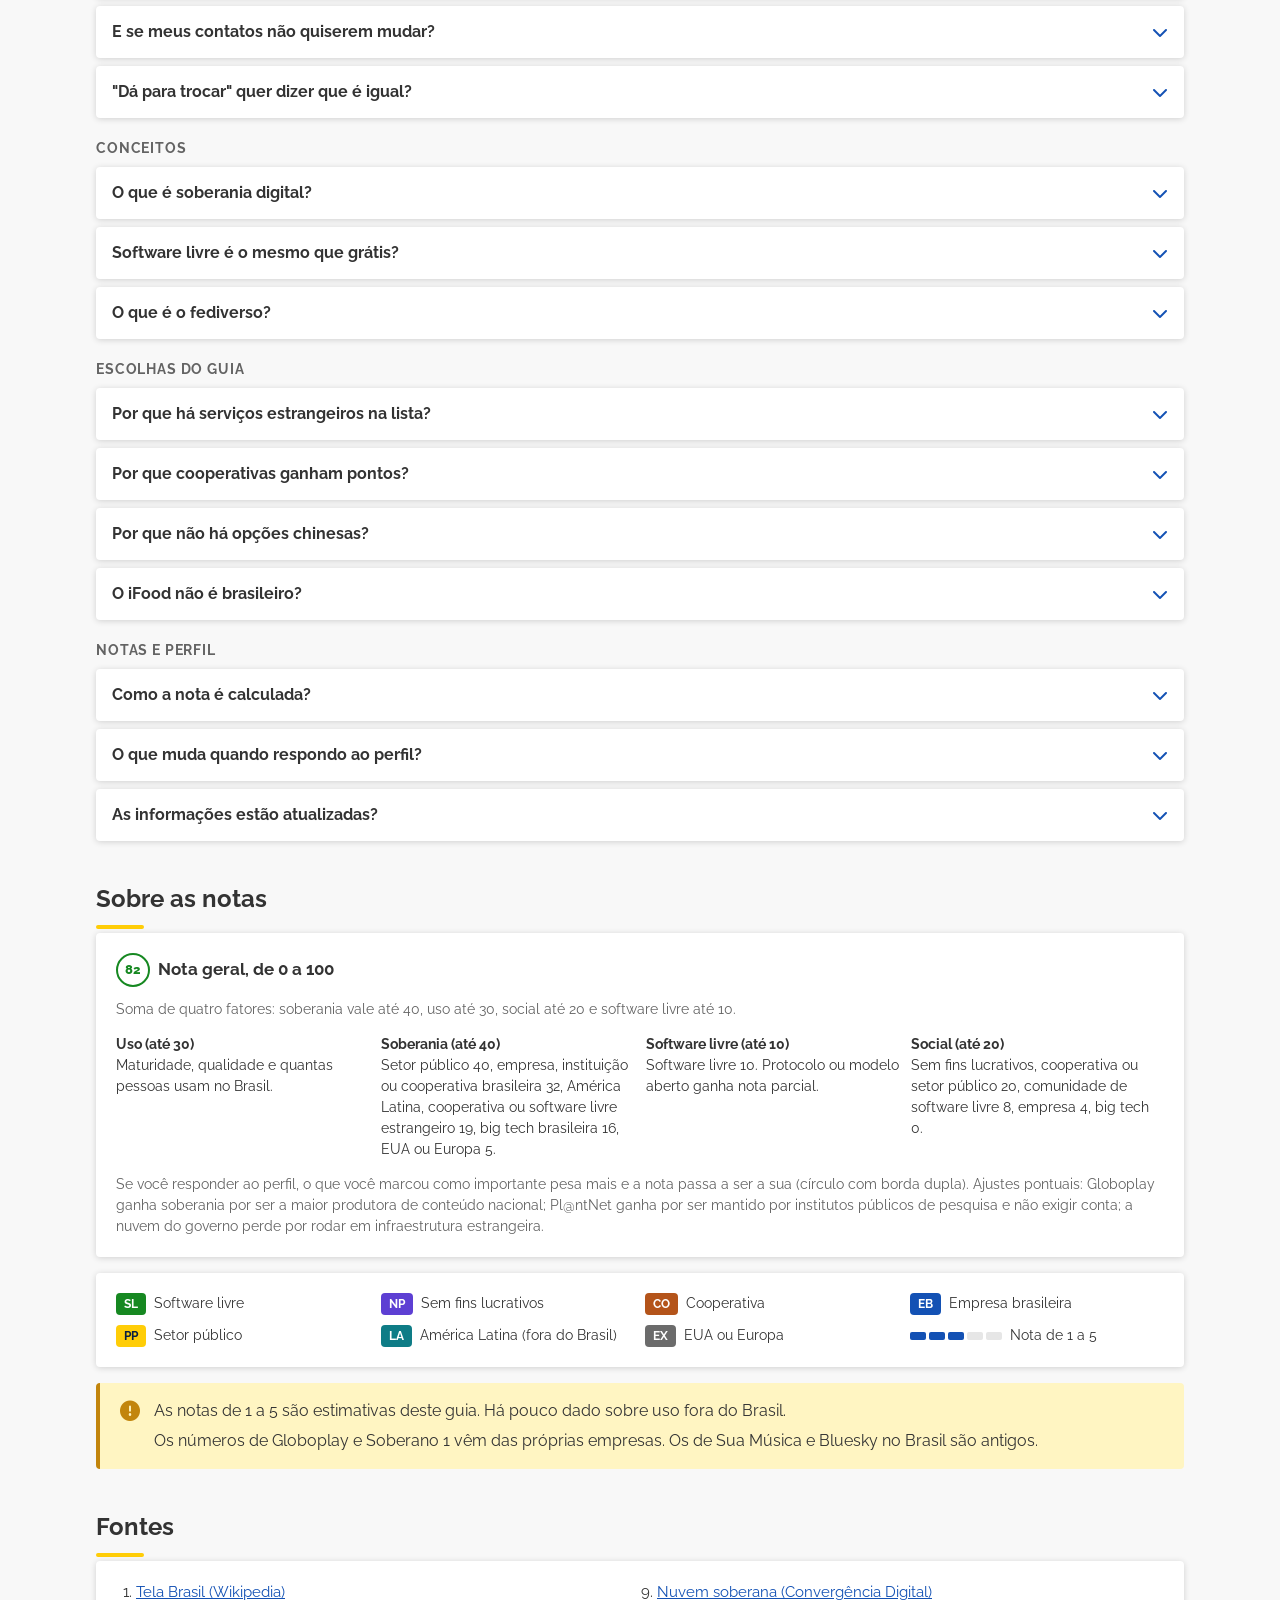
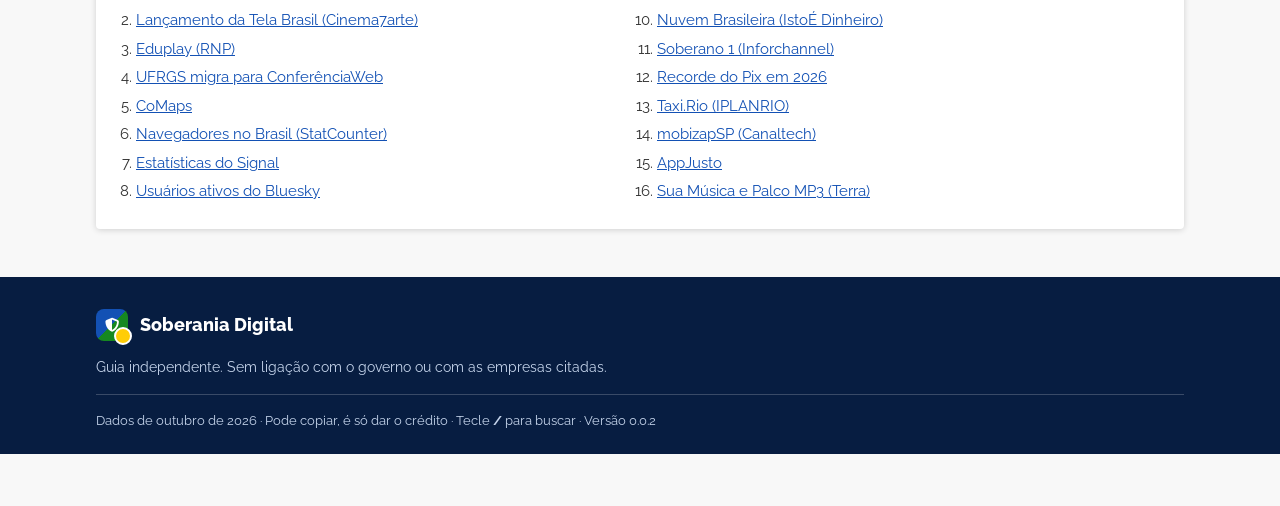
==== commit 262f13bf: "Favoritos, modal por área, rodapé fixo e ajustes de mobile Co-Authored-By: Claude Opus 5.5 <noreply@" ====
--- a/index.html
+++ b/index.html
@@ -327,19 +327,14 @@
 .pc{margin:0;font-size:14px;display:flex;gap:8px;align-items:flex-start;line-height:1.4}
 .pc i{margin-top:3px;flex:none;font-size:13px}
 .pc.pro i{color:var(--green)} .pc.con i{color:var(--red)}
-.tip{font-size:14px;background:var(--warn-bg);border-radius:4px;padding:8px 10px}
-.tip summary{cursor:pointer;font-weight:700;display:flex;gap:6px;align-items:center;list-style:none;color:var(--text)}
-.tip summary::-webkit-details-marker{display:none}
-.tip summary i{color:#C2850C}
-.tip p{margin:6px 0 0}
+.tip{font-size:14px;margin:0;display:flex;gap:8px;align-items:flex-start;line-height:1.4}
+.tip i{color:var(--primary);margin-top:3px;flex:none}
 .acts{display:flex;flex-wrap:wrap;gap:6px;margin-top:auto;padding-top:10px;border-top:1px solid var(--line)}
 .act{display:inline-flex;align-items:center;gap:5px;height:30px;padding:0 10px;border:1px solid var(--border);border-radius:100em;background:var(--surface);color:var(--text);
   font:inherit;font-size:13px;font-weight:600;cursor:pointer;text-decoration:none}
 .act:hover{border-color:var(--primary);color:var(--primary)}
 .act[aria-pressed="true"]{background:var(--primary);border-color:var(--primary);color:var(--on-primary)}
 .act.share{border-color:var(--primary);color:var(--primary)}
-.act.uso[aria-pressed="true"]{background:var(--green);border-color:var(--green);color:#fff}
-[data-contrast="1"] .act.uso[aria-pressed="true"]{color:#000}
 .empty{text-align:center;padding:40px 16px;color:var(--muted)}
 .empty i{font-size:36px;color:var(--primary);display:block;margin-bottom:8px}
 
@@ -400,12 +395,26 @@
 .sources li{margin-bottom:6px;break-inside:avoid}
 
 /* Toast e topo */
-.toast{position:fixed;left:50%;bottom:24px;transform:translate(-50%,20px);background:#071D41;color:#fff;padding:10px 16px;border-radius:4px;font-size:14px;font-weight:600;
+.toast{position:fixed;left:50%;bottom:72px;transform:translate(-50%,20px);background:#071D41;color:#fff;padding:10px 16px;border-radius:4px;font-size:14px;font-weight:600;
   opacity:0;pointer-events:none;transition:.2s;z-index:50;max-width:calc(100% - 32px);box-shadow:0 4px 16px rgba(0,0,0,.3)}
 .toast.show{opacity:1;transform:translate(-50%,0)}
-.to-top{position:fixed;right:16px;bottom:16px;width:44px;height:44px;border-radius:50%;border:0;background:var(--primary);color:var(--on-primary);
-  box-shadow:var(--shadow);cursor:pointer;display:none;font-size:16px;z-index:15}
-.to-top.show{display:grid;place-items:center}
+.dock{position:fixed;left:0;right:0;bottom:0;z-index:15;display:flex;background:var(--surface);box-shadow:0 -1px 6px rgba(0,0,0,.16)}
+.dock>*{flex:1;display:flex;gap:8px;justify-content:center;align-items:center;height:52px;border:0;background:none;font:inherit;font-weight:700;font-size:15px;color:var(--primary);text-decoration:none;cursor:pointer}
+.dock>*:hover{background:var(--primary-light)}
+body{padding-bottom:52px}
+.fav{background:none;border:0;cursor:pointer;font-size:22px;color:var(--line);padding:4px;line-height:1}
+.fav[aria-pressed="true"]{color:#E52207}
+.go{font-size:13px;font-weight:700;color:var(--primary);margin-top:auto;display:inline-flex;gap:6px;align-items:center}
+.res.min .picks,.res.min .res-note,.res.min .res-foot{display:none}
+.res.min .res-head{margin:0}
+#quizRes .picks{grid-template-columns:repeat(auto-fill,minmax(200px,1fr));gap:6px}
+#quizRes .pick{padding:8px;border-left-width:3px}
+#quizRes .pk-why{display:none}
+dialog.dlg{border:0;border-radius:4px;padding:0;width:min(720px,100%);max-height:90vh;background:var(--bg);color:var(--text);box-shadow:0 8px 32px rgba(0,0,0,.4)}
+dialog.dlg::backdrop{background:rgba(0,0,0,.5)}
+.dlg-head{position:sticky;top:0;z-index:1;display:flex;gap:12px;align-items:center;padding:12px 16px;background:var(--surface);box-shadow:var(--shadow)}
+.dlg-head h3{margin:0;flex:1;font-size:18px}
+.dlg-body{padding:16px}
 
 /* Rodapé */
 footer{background:var(--primary-darker);color:#fff;margin-top:48px;padding:32px 0 24px;font-size:14px}
@@ -418,7 +427,8 @@
 @media (max-width:600px){
   header.main{position:static}
   .section,.seg{scroll-margin-top:8px}
-  .divider,.brand-sub,.kbd,.tb .lbl{display:none}
+  .divider,.brand-sub,.kbd,.tb .lbl,.mainnav{display:none}
+  dialog.dlg{max-height:100vh;height:100%;max-width:100%}
   .search{max-width:none;flex-basis:100%}
   .seg-head{gap:10px;padding:14px 12px;flex-wrap:wrap}
   .seg-icon{width:38px;height:38px;font-size:16px}
@@ -435,7 +445,7 @@
 
 @media print{
   body{zoom:1;background:#fff;color:#000}
-  .topbar,header.main,.filters,.toolbar,#perfil form,.tray,.to-top,.acts,.btn,.linkbtn,#panorama,#jornada,#faq,.toast,.ctas,.quick,.stats,.crumb{display:none!important}
+  .topbar,header.main,.filters,.toolbar,#perfil form,.tray,.acts,.dock,.btn,.linkbtn,#panorama,#jornada,#faq,.toast,.ctas,.quick,.stats,.crumb{display:none!important}
   .seg-body[hidden]{display:block!important}
   .seg,.card,.stat,.alt{box-shadow:none;border:1px solid #ccc;break-inside:avoid}
   .alt.dim{opacity:1}
@@ -487,7 +497,7 @@
     <nav class="mainnav" aria-label="Seções">
       <a href="#panorama"><i class="fa-solid fa-table-cells-large"></i>Por área</a>
       <a href="#mapa"><i class="fa-solid fa-list"></i>Todas as opções</a>
-      <a href="#jornada"><i class="fa-solid fa-list-check"></i>Minha lista <span class="nbadge" id="navBadge"></span></a>
+      <a href="#jornada"><i class="fa-solid fa-heart"></i>Favoritos <span class="nbadge" id="navBadge"></span></a>
       <a href="#sintese"><i class="fa-solid fa-chart-simple"></i>Onde estamos</a>
       <a href="#faq"><i class="fa-solid fa-circle-question"></i>Perguntas</a>
       <a href="#sobre"><i class="fa-solid fa-circle-info"></i>Sobre</a>
@@ -498,7 +508,7 @@
 <main class="wrap">
   <section class="hero">
     <h1>Alternativas às <strong>big techs</strong></h1>
-    <p class="lead">Opções brasileiras, livres e públicas para o que você usa todo dia.</p>
+    <p class="lead">Opções brasileiras, livres e públicas.</p>
   </section>
 
   <div class="card semana" id="semana"></div>
@@ -535,7 +545,7 @@
 
   <section class="section" id="mapa">
     <h2>Todas as opções</h2>
-    <p class="sub">Filtre e ordene. Marque o que você já usa.</p>
+    <p class="sub">Filtre e ordene. Toque no <i class="fa-solid fa-heart"></i> para guardar nos favoritos.</p>
     <!-- gerado por build.js a partir de dados.yaml; some quando o JS carrega -->
     <div id="estatico"><!--estatico-->
 <h3>Vídeo sob demanda: alternativas a Netflix</h3>
@@ -708,8 +718,8 @@
   </section>
 
   <section class="section" id="jornada">
-    <h2>Minha lista</h2>
-    <p class="sub">O que você já usa. Fica salvo neste navegador.</p>
+    <h2>Favoritos</h2>
+    <p class="sub">Fica salvo neste navegador.</p>
     <div class="card" id="journey"></div>
   </section>
 
@@ -739,9 +749,9 @@
     <div class="card">
       <ul class="about">
         <li><b>Sem conta e sem banco de dados.</b> Este guia é uma página só. Nenhum servidor guarda nada sobre você.</li>
-        <li><b>O que você marca fica neste aparelho.</b> Perfil, "Já uso", tamanho da fonte e contraste ficam salvos só no seu navegador. Ninguém mais vê, nem quem fez o guia.</li>
+        <li><b>O que você marca fica neste aparelho.</b> Perfil, favoritos, tamanho da fonte e contraste ficam salvos só no seu navegador. Ninguém mais vê, nem quem fez o guia.</li>
         <li><b>Sem rastreamento.</b> Não há anúncios nem contagem de visitas. A página só busca as fontes no Google Fonts e os ícones na Cloudflare.</li>
-        <li><b>Trocou de aparelho?</b> A lista não vai junto. Use "Copiar lista", em Minha lista, para levar.</li>
+        <li><b>Trocou de aparelho?</b> Os favoritos não vão junto. Use "Copiar lista", em Favoritos, para levar.</li>
       </ul>
       <div class="jfoot"><button class="btn sm" id="wipeData"><i class="fa-solid fa-trash"></i> Apagar meus dados deste aparelho</button></div>
     </div>
@@ -861,12 +871,19 @@
   <div class="wrap">
     <div class="fb"><span class="mark" style="width:32px;height:32px;font-size:14px"><i class="fa-solid fa-shield-halved"></i></span> Soberania Digital</div>
     <p>Guia independente. Sem ligação com o governo ou com as empresas citadas.</p>
-    <div class="line">Dados de outubro de 2026 · Pode copiar, é só dar o crédito · Tecle <b>/</b> para buscar</div>
+    <div class="line">Dados de outubro de 2026 · Pode copiar, é só dar o crédito · Tecle <b>/</b> para buscar · Versão 0.0.2</div>
   </div>
 </footer>
 
 <div class="toast" id="toast" role="status" aria-live="polite"></div>
-<button class="to-top" id="toTop" aria-label="Voltar ao topo"><i class="fa-solid fa-arrow-up"></i></button>
+<nav class="dock" aria-label="Atalhos">
+  <button type="button" id="toTop"><i class="fa-solid fa-arrow-up"></i>Topo</button>
+  <a href="#jornada"><i class="fa-solid fa-heart"></i>Favoritos <span class="nbadge" id="dockBadge"></span></a>
+</nav>
+<dialog class="dlg" id="dlg" aria-labelledby="dlgT">
+  <div class="dlg-head"><span class="seg-icon" id="dlgI"></span><h3 id="dlgT"></h3><button class="btn sm" type="button" id="dlgX" aria-label="Fechar"><i class="fa-solid fa-xmark"></i></button></div>
+  <div class="dlg-body" id="dlgB"></div>
+</dialog>
 
 <script src="vendor/js-yaml.min.js"></script>
 <script>
@@ -1051,7 +1068,7 @@
 const state = {
   q:'', tipo:null, st:null, open:new Set(), perfil:null, soPerfil:false,
   view: load('sd-view','cards'), sort:'rel', dir:-1,
-  uso: new Set(load('sd-uso',[]).filter(n=>BYNAME[n]))
+  fav: new Set(load('sd-fav',[]).filter(n=>BYNAME[n])), resMin: false
 };
 
 /* Perfil */
@@ -1116,17 +1133,6 @@
 }
 
 /* Componentes */
-function dots(v){
-  if(v==null) return '<span class="na">sem dado</span>';
-  let h='<span class="dots">';
-  for(let i=1;i<=5;i++) h+=`<span class="${i<=v?'on':''}"></span>`;
-  return h+`<em>${v}/5</em></span>`;
-}
-function adoc(arr){
-  if(arr.every(x=>!x)) return '<span class="na">sem dado</span>';
-  return '<div class="grid">'+['BR','AL','EUA','EU'].map((r,i)=>
-    `<div class="cell"><b>${r}</b><span class="bar" title="${r}: ${arr[i]}/5"><i style="width:${arr[i]*20}%"></i></span></div>`).join('')+'</div>';
-}
 const tagsHtml = (t, short) => t.map(x=>`<span class="tag ${TIPOS[x].c}" title="${TIPOS[x].l}">${short ? x : TIPOS[x].l}</span>`).join('');
 const listasAbertas = new Set();
 
@@ -1161,8 +1167,7 @@
 function actBtns(n, compact){
   const P = PROF[n], M = META[n] || {};
   let h = '';
-  if(!P.x) h += `<button class="act uso" data-act="uso" data-n="${esc(n)}" aria-pressed="${state.uso.has(n)}" title="Já uso"><i class="fa-solid fa-check"></i>${compact ? '' : 'Já uso'}</button>`;
-  if(compact) return h;
+  if(compact) return favBtn(n);
   if(!P.x) h += `<button class="act share" data-share="${esc(n)}" title="Compartilhar"><i class="fa-solid fa-share-nodes"></i>Compartilhar</button>`;
   if(LISTAS[n]) h += `<button class="act" data-list="${esc(n)}" aria-expanded="${listasAbertas.has(n)}"><i class="fa-solid fa-arrow-up-right-from-square"></i>${n==='Mastodon / fediverso' ? 'Servidores' : 'Sites'}</button>`;
   if(M.u) h += `<a class="act" href="${esc(M.u)}" target="_blank" rel="noopener"><i class="fa-solid fa-arrow-up-right-from-square"></i>${M.l || 'Site'}</a>`;
@@ -1172,25 +1177,19 @@
   if(wk) h += `<a class="act" href="${esc(wk)}" target="_blank" rel="noopener"><i class="fa-brands fa-wikipedia-w"></i>Wikipédia</a>`;
   return h;
 }
+const favBtn = n => `<button class="fav" data-act="fav" data-n="${esc(n)}" aria-pressed="${state.fav.has(n)}" aria-label="Favorito: ${esc(n)}" title="${state.fav.has(n) ? 'Tirar dos favoritos' : 'Guardar nos favoritos'}"><i class="fa-solid fa-heart"></i></button>`;
 function altCard(a){
   const [n,t,m,q,ad,pos,neg,flag] = a;
   const fc = flag==='Suspenso' ? '' : ' new';
   const ok = fits(a), M = META[n] || {};
   return `<article class="alt${state.perfil && !ok ? ' dim' : ''}">
-    <div class="alt-head"><h4>${esc(n)}</h4><span class="alt-side">${flag?`<span class="flag${fc}">${esc(flag)}</span>`:''}${scoreHtml(n)}</span></div>
+    <div class="alt-head"><h4>${esc(n)}</h4><span class="alt-side">${flag?`<span class="flag${fc}">${esc(flag)}</span>`:''}${scoreHtml(n)}${PROF[n].x ? '' : favBtn(n)}</span></div>
     ${ok?'<span class="fit"><i class="fa-solid fa-user-check"></i>Serve para você</span>':''}
     <div class="tags">${tagsHtml(t)}</div>
     ${factorsHtml(n)}
     <p class="pc pro"><i class="fa-solid fa-plus"></i>${esc(pos)}</p>
     <p class="pc con"><i class="fa-solid fa-minus"></i>${esc(neg)}</p>
-    <details class="more"><summary><i class="fa-solid fa-chart-simple"></i>Maturidade, qualidade e uso por região</summary><div>
-      <div class="metrics">
-        <div class="metric"><span class="lbl">Maturidade</span>${dots(m)}</div>
-        <div class="metric"><span class="lbl">Qualidade</span>${dots(q)}</div>
-      </div>
-      <div class="adoc"><span>Uso</span>${adoc(ad)}</div>
-    </div></details>
-    ${M.d?`<details class="tip" open><summary><i class="fa-solid fa-circle-info"></i>Saiba antes</summary><p>${esc(M.d)}</p></details>`:''}
+    ${M.d?`<p class="tip"><i class="fa-solid fa-lightbulb"></i><span><b>Dica:</b> ${esc(M.d)}</span></p>`:''}
     <div class="acts">${actBtns(n)}</div>
     ${LISTAS[n] ? `<ul class="srv lst" ${listasAbertas.has(n) ? '' : 'hidden'}>${LISTAS[n].map(([t,u,d,c])=>`<li><a href="${esc(u)}" target="_blank" rel="noopener">${esc(t)}</a><small>${esc(d)}</small>${c ? `<span class="reg ${c==='Aberto'?'ok':''}">${c}</span>` : ''}</li>`).join('')}</ul>` : ''}
   </article>`;
@@ -1217,12 +1216,10 @@
     const s = DATA[si], st = STATUS[s.st], id = segId(si);
     const alts = sortRows(rows.filter(r=>r.si===si));
     const open = forceOpen || state.open.has(si);
-    const covered = s.a.some(a=>state.uso.has(a[0]));
     return `<section class="seg" id="${id}">
       <button class="seg-head" aria-expanded="${open}" data-i="${si}">
         <span class="seg-icon"><i class="fa-solid ${s.ic}"></i></span>
         <span class="seg-title"><h3>${esc(s.n)}</h3><span class="ref">Alternativas a <b>${esc(s.ref)}</b></span></span>
-        ${covered?'<span class="cov" title="Você já trocou este serviço"><i class="fa-solid fa-circle-check"></i></span>':''}
         <span class="status ${st.c}"><i class="fa-solid ${st.i}"></i>${st.l}</span>
         <i class="fa-solid fa-chevron-down chev"></i>
       </button>
@@ -1269,12 +1266,13 @@
     ? 'A melhor opção em cada área, para o seu perfil.'
     : 'A melhor opção em cada área.';
   $('#overview').innerHTML = DATA.map((s,si)=>{
-    const p = getPick(s), cov = s.a.some(a=>state.uso.has(a[0])), st = STATUS[s.st];
+    const p = getPick(s), st = STATUS[s.st];
     return `<button class="tile ${st.c}" data-goto="${si}" title="${esc(s.tr)}">
-      <span class="tile-top"><i class="fa-solid ${s.ic}"></i>${cov?'<i class="fa-solid fa-circle-check tile-cov" title="Você já usa" style="margin-left:8px"></i>':''}${p?scoreHtml(p[0], true):''}</span>
+      <span class="tile-top"><i class="fa-solid ${s.ic}"></i>${p?scoreHtml(p[0], true):''}</span>
       <span class="tile-ref">no lugar de ${esc(s.ref)}</span>
       <span class="tile-alt">${p ? esc(p[0]) : '<span class="na">nada para o seu perfil</span>'}</span>
       <span class="tile-st">${st.l}</span>
+      <span class="go">Ver opções <i class="fa-solid fa-arrow-right"></i></span>
     </button>`;
   }).join('');
 }
@@ -1333,18 +1331,19 @@
   if(!pf){ $('#quizRes').innerHTML = ''; return; }
   const picks = profilePicks();
   const fora = ALL.filter(r=>!fits(r.a)).length;
-  $('#quizRes').innerHTML = `<div class="card res" id="resCard">
+  $('#quizRes').innerHTML = `<div class="card res${state.resMin ? ' min' : ''}" id="resCard">
     <div class="res-head">
       <div><span class="kicker">Seu perfil</span>
         <h3>${QS.filter(q=>!q.rate).map(q=>optLabel(q.k,pf[q.k])).join(' · ')}</h3>
         ${QS.find(q=>q.rate).o.some(([k])=>pf.w[k]>=4) ? `<div class="pesos"><span>Importa: ${QS.find(q=>q.rate).o.filter(([k])=>pf.w[k]>=4).map(([,l])=>l).join(', ')}</span></div>` : ''}</div>
-      <button class="btn sm" type="button" id="redo"><i class="fa-solid fa-rotate-left"></i> Refazer</button>
+      <span class="res-foot" style="display:flex"><button class="btn sm" type="button" id="redo"><i class="fa-solid fa-rotate-left"></i> Refazer</button>
+      <button class="btn sm" type="button" id="resMin" aria-expanded="${!state.resMin}"><i class="fa-solid fa-chevron-${state.resMin ? 'down' : 'up'}"></i> ${state.resMin ? 'Mostrar' : 'Recolher'}</button></span>
     </div>
     ${picks.length ? `<ol class="picks">${picks.map(({s,si,a})=>`<li>
       <button class="pick" data-goto="${si}">
         <span class="seg-icon"><i class="fa-solid ${s.ic}"></i></span>
         <span><span class="pk-seg">${esc(s.n)} · no lugar de ${esc(s.ref)}</span>
-        <span class="pk-name">${esc(a[0])}${state.uso.has(a[0])?' <i class="fa-solid fa-circle-check" style="color:var(--green)" title="Você já usa"></i>':''}</span>
+        <span class="pk-name">${esc(a[0])}</span>
         <span class="pk-why">${esc(a[5])}</span></span>
       </button></li>`).join('')}</ol>` : '<p>Nada serve para esse perfil.</p>'}
     <p class="res-note">${fora} opções não servem para esse perfil e ficaram de fora.</p>
@@ -1356,40 +1355,18 @@
   </div>`;
 }
 
-/* Jornada */
+/* Favoritos */
 function renderJourney(){
-  const cov = DATA.map(s=>s.a.some(a=>state.uso.has(a[0])));
-  const nCov = cov.filter(Boolean).length;
-  const pct = Math.round(nCov / DATA.length * 100);
-  const C = 2 * Math.PI * 42;
-  $('#navBadge').textContent = nCov ? `${nCov}/${DATA.length}` : '';
-  const nextSi = DATA.findIndex((s,si)=>!cov[si] && s.st==='v' && getPick(s));
-  const next = nextSi >= 0 ? getPick(DATA[nextSi]) : null;
-  const item = n => {
-    const r = BYNAME[n];
-    return `<li><span><b>${esc(n)}</b><small>${esc(r.s.n)} · no lugar de ${esc(r.s.ref)}</small></span>
-      <span class="mini"><button class="act" data-act="uso" data-n="${esc(n)}" aria-label="Remover" title="Remover"><i class="fa-solid fa-xmark"></i></button></span></li>`;
-  };
-  $('#journey').innerHTML = `
-    <div class="jr">
-      <svg class="ring" viewBox="0 0 104 104" role="img" aria-label="${pct}% das áreas">
-        <circle class="bg" cx="52" cy="52" r="42"/>
-        <circle class="fg" cx="52" cy="52" r="42" stroke-dasharray="${C}" stroke-dashoffset="${C*(1-pct/100)}" transform="rotate(-90 52 52)"/>
-        <text x="52" y="59" text-anchor="middle">${pct}%</text>
-      </svg>
-      <div>
-        <h3>Você trocou ${nCov} de ${DATA.length} serviços</h3>
-        <div class="segdots">${DATA.map((s,si)=>`<span class="${cov[si]?'on':''}" title="${esc(s.n)}"><i class="fa-solid ${s.ic}"></i></span>`).join('')}</div>
-      </div>
-    </div>
-    ${next ? `<div class="msg" style="margin:0 0 16px"><i class="fa-solid fa-forward"></i><div><p><b>Próxima troca:</b> ${esc(DATA[nextSi].ref)} por <b>${esc(next[0])}</b>.</p>
-      <p class="muted">${esc((META[next[0]]||{}).d || next[5])}</p></div></div>` : ''}
-    <h3><i class="fa-solid fa-check" style="color:var(--green)"></i> Já uso (${state.uso.size})</h3>
-    ${state.uso.size ? `<ul class="jlist">${[...state.uso].map(item).join('')}</ul>` : '<p class="muted">Nada marcado ainda. Use o botão "Já uso" nos cartões.</p>'}
-    ${state.uso.size ? `<div class="jfoot">
+  $('#navBadge').textContent = $('#dockBadge').textContent = state.fav.size || '';
+  $('#journey').innerHTML = state.fav.size ? `<ul class="jlist">${[...state.fav].map(n=>{
+      const r = BYNAME[n];
+      return `<li><span><b>${esc(n)}</b><small>${esc(r.s.n)} · no lugar de ${esc(r.s.ref)}</small></span>
+      <span class="mini"><button class="act" data-goto="${r.si}" title="Ver"><i class="fa-solid fa-arrow-right"></i></button><button class="act" data-act="fav" data-n="${esc(n)}" aria-label="Remover" title="Remover"><i class="fa-solid fa-xmark"></i></button></span></li>`;
+    }).join('')}</ul>
+    <div class="jfoot">
       <button class="btn sm" id="copyList"><i class="fa-solid fa-copy"></i> Copiar lista</button>
       <button class="btn sm" id="jrClear"><i class="fa-solid fa-trash"></i> Limpar</button>
-    </div>` : ''}`;
+    </div>` : '<p class="muted" style="margin:0">Nada ainda. Toque no <i class="fa-solid fa-heart"></i> de uma opção para guardar aqui.</p>';
 }
 
 /* Ações */
@@ -1413,13 +1390,13 @@
 }
 function exportCSV(){
   const rows = sortRows(filteredRows());
-  const head = ['Área','Substitui','Opção','Tipo','Nota','Sua nota','Uso','Soberania','Software livre','Social','Maturidade','Qualidade','Uso BR','Uso AL','Uso EUA','Uso EU','Ponto positivo','Ponto negativo','Saiba antes','Link','Já uso'];
+  const head = ['Área','Substitui','Opção','Tipo','Nota','Sua nota','Uso','Soberania','Software livre','Social','Maturidade','Qualidade','Uso BR','Uso AL','Uso EUA','Uso EU','Ponto positivo','Ponto negativo','Dica','Link','Favorito'];
   const q = v => '"' + String(v ?? '').replace(/"/g,'""') + '"';
   const lines = [head, ...rows.map(({a,s})=>{
     const M = META[a[0]] || {};
     const N = NOTA[a[0]];
     return [s.n, s.ref, a[0], a[1].map(t=>TIPOS[t].l).join(' + '), N.t, state.perfil ? notaPessoal(a[0]) : '', N.u, N.s, N.l, N.f, a[2] ?? '', a[3] ?? '', ...a[4].map(v=>v||''),
-      a[5], a[6], M.d||'', M.u||'', state.uso.has(a[0])?'sim':''];
+      a[5], a[6], M.d||'', M.u||'', state.fav.has(a[0])?'sim':''];
   })].map(r=>r.map(q).join(';'));
   const blob = new Blob(['﻿' + lines.join('\r\n')], {type:'text/csv;charset=utf-8'});
   const url = URL.createObjectURL(blob), link = document.createElement('a');
@@ -1437,17 +1414,31 @@
 const areaDe = n => DATA.findIndex(s=>s.a.some(a=>a[0]===n));
 function renderPicks(){
   const MES = ESCOLHAS;
-  $('#picks').innerHTML = MES.map(([n,t],i)=>`<button class="pick" type="button" data-goto="${areaDe(n)}"><em>${i+1}. ${esc(DATA[areaDe(n)].n)}</em><b>${esc(n)}</b><span>${esc(t)}</span></button>`).join('');
+  $('#picks').innerHTML = MES.map(([n,t],i)=>`<button class="pick" type="button" data-goto="${areaDe(n)}"><em>${i+1}. ${esc(DATA[areaDe(n)].n)}</em><b>${esc(n)}</b><span>${esc(t)}</span><span class="go">Ver opções <i class="fa-solid fa-arrow-right"></i></span></button>`).join('');
   const sem = Math.floor((Date.now()/864e5 + 3) / 7) % MES.length, [n,t] = MES[sem];
   const el = $('#semana'); el.dataset.goto = areaDe(n);
-  el.innerHTML = `<i class="fa-solid fa-star big"></i><div><small>Indicação da semana</small><b>${esc(n)}</b> — ${esc(t)}</div>`;
+  el.innerHTML = `<i class="fa-solid fa-star big"></i><div><small>Indicação da semana</small><b>${esc(n)}</b> — ${esc(t)}</div><i class="fa-solid fa-chevron-right go" style="margin-left:auto"></i>`;
 }
 function renderDica(){
   const op = ALL.filter(r=>!(PROF[r.a[0]]||{}).x), r = op[Math.floor(Math.random()*op.length)];
   const el = $('#dica'); el.dataset.goto = r.si;
-  el.innerHTML = `<i class="fa-solid fa-lightbulb big"></i><div><small>Dica aleatória</small><b>${esc(r.a[0])}</b> no lugar de ${esc(DATA[r.si].ref)} — ${esc(r.a[5])}</div><button class="btn sm" type="button" id="outraDica" title="Outra dica"><i class="fa-solid fa-shuffle"></i></button>`;
-}
-function refresh(){ render(); renderOverview(); renderJourney(); renderRes(); }
+  el.innerHTML = `<i class="fa-solid fa-lightbulb big"></i><div><small>Dica aleatória</small><b>${esc(r.a[0])}</b> no lugar de ${esc(DATA[r.si].ref)} — ${esc(r.a[5])}</div><button class="btn sm" type="button" id="outraDica"><i class="fa-solid fa-shuffle"></i> Outra dica</button>`;
+}
+function refresh(){ render(); renderOverview(); renderJourney(); renderRes(); if(dlgSi!=null) openArea(dlgSi); }
+/* Área num modal, em vez de rolar até a lista */
+let dlgSi = null;
+function openArea(si){
+  const s = DATA[si], st = STATUS[s.st], dlg = $('#dlg');
+  dlgSi = si;
+  $('#dlgI').innerHTML = `<i class="fa-solid ${s.ic}"></i>`;
+  $('#dlgT').textContent = `${s.n}: no lugar de ${s.ref}`;
+  $('#dlgB').innerHTML = `<p class="verdict ${st.c}"><b>${st.l}.</b> ${esc(s.tr)}</p>
+    ${s.note?`<div class="note"><i class="fa-solid fa-circle-info"></i><span>${esc(s.note)}</span></div>`:''}
+    <div class="alts">${sortRows(ALL.filter(r=>r.si===si)).map(r=>altCard(r.a)).join('')}</div>`;
+  if(!dlg.open) dlg.showModal();
+}
+$('#dlg').addEventListener('close', ()=>{ dlgSi = null; });
+$('#dlg').addEventListener('click', e=>{ if(e.target.id==='dlg') e.target.close(); });
 function goto(si){
   state.q = ''; $('#q').value = ''; state.tipo = null; state.st = null;
   if(state.soPerfil && !DATA[si].a.some(a=>fits(a))) state.soPerfil = false;
@@ -1470,9 +1461,9 @@
   }
   if((el = T('[data-act]'))){
     const n = el.dataset.n, kind = el.dataset.act;
-    if(kind==='uso'){
-      const on = toggleSet(state.uso, 'sd-uso', n);
-      toast(on ? 'Marcado como em uso' : 'Desmarcado');
+    if(kind==='fav'){
+      const on = toggleSet(state.fav, 'sd-fav', n);
+      toast(on ? 'Guardado nos favoritos' : 'Tirado dos favoritos');
     }
     refresh(); return;
   }
@@ -1484,7 +1475,7 @@
     return;
   }
   if(T('#outraDica')){ renderDica(); return; }
-  if((el = T('[data-goto]'))){ goto(+el.dataset.goto); return; }
+  if((el = T('[data-goto]'))){ openArea(+el.dataset.goto); return; }
   if((el = T('[data-t]'))){ state.tipo = state.tipo===el.dataset.t ? null : el.dataset.t; renderChips(); render(); return; }
   if((el = T('[data-s]'))){ state.st = state.st===el.dataset.s ? null : el.dataset.s; renderChips(); render(); return; }
   if((el = T('[data-stat]'))){ state.st = el.dataset.stat; renderChips(); render(); goMapa(); return; }
@@ -1508,6 +1499,8 @@
       $('#quizForm').reset(); renderQuiz(); renderChips(); refresh();
       showQuiz(true); break;
     case 'openQuiz': showQuiz(true); break;
+    case 'resMin': state.resMin = !state.resMin; renderRes(); break;
+    case 'dlgX': $('#dlg').close(); break;
     case 'closeQuiz': showQuiz(false); break;
     case 'shareProf': shareProfile(); break;
     case 'printProf':
@@ -1524,7 +1517,7 @@
       state.q=''; $('#q').value=''; state.tipo=null; state.st=null; state.soPerfil=false; renderChips(); render(); break;
     case 'copyList': {
       const fmt = set => [...set].map(n=>`• ${n} (no lugar de ${BYNAME[n].s.ref})`).join('\n') || '—';
-      copyText(`Alternativas às big techs que eu já uso:\n${fmt(state.uso)}`, 'Lista copiada'); break;
+      copyText(`Minhas alternativas às big techs favoritas:\n${fmt(state.fav)}`, 'Lista copiada'); break;
     }
     case 'wipeData': {
       const b = $('#wipeData');
@@ -1533,8 +1526,8 @@
         setTimeout(()=>{ b.dataset.armed=''; b.innerHTML='<i class="fa-solid fa-trash"></i> Apagar meus dados deste aparelho'; }, 4000);
         break;
       }
-      try{ ['sd-perfil','sd-uso','sd-testar','sd-view','sd-zoom','sd-contrast','sd-theme'].forEach(k=>localStorage.removeItem(k)); }catch(err){}
-      state.perfil = null; state.soPerfil = false; state.uso.clear();
+      try{ ['sd-perfil','sd-fav','sd-uso','sd-testar','sd-view','sd-zoom','sd-contrast','sd-theme'].forEach(k=>localStorage.removeItem(k)); }catch(err){}
+      state.perfil = null; state.soPerfil = false; state.fav.clear();
       zoom = 1; applyZoom(); applyContrast(false);
       $('#quizForm').reset(); renderQuiz(); renderChips(); showQuiz(false); refresh();
       b.dataset.armed=''; b.innerHTML='<i class="fa-solid fa-trash"></i> Apagar meus dados deste aparelho';
@@ -1544,7 +1537,7 @@
     case 'installBtn': case 'installTop': installApp(); break;
     case 'jrClear':
       if(confirm('Apagar a lista?')){
-        state.uso.clear(); save('sd-uso',[]); refresh(); toast('Lista apagada');
+        state.fav.clear(); save('sd-fav',[]); refresh(); toast('Lista apagada');
       } break;
   }
 });
@@ -1610,7 +1603,6 @@
 
 /* Voltar ao topo */
 const toTop = $('#toTop');
-addEventListener('scroll', ()=> toTop.classList.toggle('show', scrollY > 600), {passive:true});
 toTop.addEventListener('click', ()=> scrollTo({top:0, behavior:'smooth'}));
 
 /* Links com âncora: perfil compartilhado e seções */
